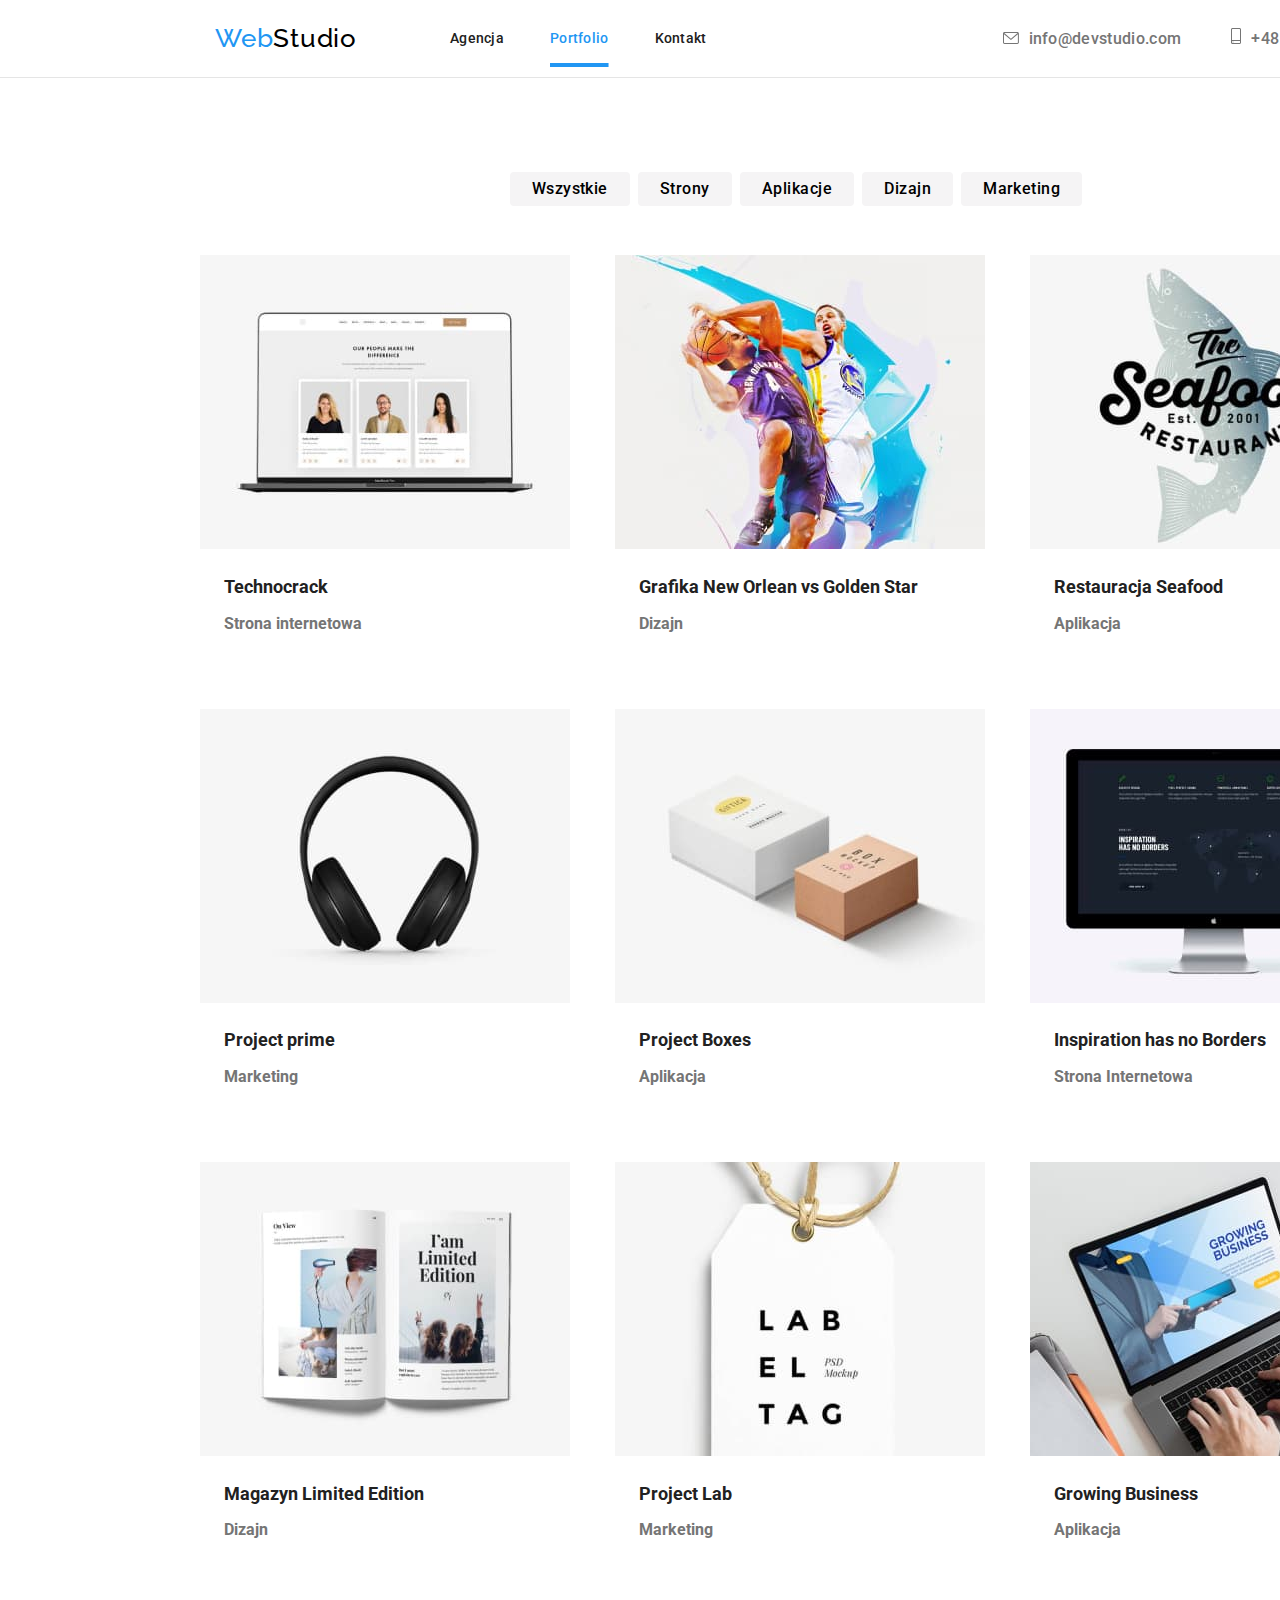
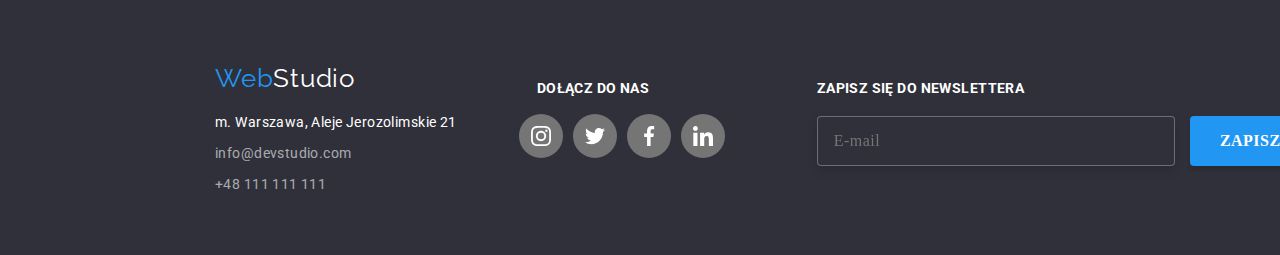
==== portfolio.html @ d30de426 "copy files and create folders sass/." ====
<!DOCTYPE html>
<html lang="pl">
  <head>
    <meta charset="UTF-8" />
    <meta http-equiv="X-UA-Compatible" content="IE=edge" />
    <meta name="viewport" content="width=device-width, initial-scale=1.0" />
    <title>Portfolio</title>
    <link rel="stylesheet" href="css/modern-normalize.min.css" />
    <link rel="preconnect" href="https://fonts.googleapis.com" />
    <link rel="preconnect" href="https://fonts.gstatic.com" crossorigin />
    <link
      href="https://fonts.googleapis.com/css2?family=Raleway:wght@700&family=Roboto:wght@400;500;700;900&display=swap"
      rel="stylesheet"
    />
    <link rel="stylesheet" href="css/styles.css" />
  </head>
  <body>
    <div class="wrapper">
      <header class="group-header header-box">
        <p>
          <a href="index.html" class="logo"
            ><span>Web</span><span class="logo-black"><span>Studio</span></a
          >
        </p>
        <nav>
          <ul class="group-nav">
            <li><a class="nav" href="index.html"><span class="nav-active">Agencja</span></a></li>
            <li>
              <a class=" nav" href="portfolio.html"
                ><span class="side-active nav-active">Portfolio</span></a
              >
            </li>
            <li><a class="nav " href="#"><span class="nav-active">Kontakt</span></a></li>
          </ul>
        </nav>
        <div class="contacts-position">
          <a class="contacts contact-space" href="mailto:info@devstudio.com">
            <svg class="icon icon-envelope">
              <use href="./images/icons.svg#icon-envelope"></use></svg
            >info@devstudio.com</a
          >

          <a class="contacts" href="tel:+48111111111">
            <svg class="icon icon-smartphone">
              <use href="./images/icons.svg#icon-smartphone"></use></svg
            >+48 111 111 111</a
          >
        </div>
      </header>
      <div class="container">
        <main>
          <div class="section-top">
            <ul class="group-buttons">
              <li>
                <button class="button-portfolio" type="button">
                  Wszystkie
                </button>
              </li>
              <li>
                <button class="button-portfolio" type="button">Strony</button>
              </li>
              <li>
                <button class="button-portfolio" type="button">
                  Aplikacje
                </button>
              </li>
              <li>
                <button class="button-portfolio" type="button">Dizajn</button>
              </li>
              <li>
                <button class="button-portfolio" type="button">
                  Marketing
                </button>
              </li>
            </ul>

            <ul class="group-portfolio">
              <li class="description-project">
                <div class="description-project-hidden">
                  <p>
                    Technocrack jest popularną platformą wykorzystywaną do
                    rozpowszechniania koronawirusa. Firmy wykorzystują tę
                    platformę do celów szpiegowskich i ataków na
                    niezabezpieczone serwery konkurencji
                  </p>
                </div>
               
                <img
                  src="images/portfolio/technocrack.jpg"
                  alt="strona intrnetowa technocrack"
                  width="370"
                  height="294"
                />
              
                <p>Technocrack</p>
                <p class="description-project-app">Strona internetowa</p>

              </li>
              <li class="description-project">
                <div class="description-project-hidden">
                  <p>
                    Technocrack jest popularną platformą wykorzystywaną do
                    rozpowszechniania koronawirusa. Firmy wykorzystują tę
                    platformę do celów szpiegowskich i ataków na
                    niezabezpieczone serwery konkurencji
                  </p>
                </div>
                <img
                  src="images/portfolio/graphics_basketball.jpg"
                  alt="plakat koszykówka"
                  width="370"
                  height="294"
                />

                <p>Grafika New Orlean vs Golden Star</p>
                <p class="description-project-app">Dizajn</p>
              </li>
              <li class="description-project">
                <div class="description-project-hidden">
                  <p>
                    Technocrack jest popularną platformą wykorzystywaną do
                    rozpowszechniania koronawirusa. Firmy wykorzystują tę
                    platformę do celów szpiegowskich i ataków na
                    niezabezpieczone serwery konkurencji
                  </p>
                </div>
                <img
                  src="images/portfolio/seafood.jpg"
                  alt="logo ryba"
                  width="370"
                  height="294"
                />

                <p>Restauracja Seafood</p>
                <p class="description-project-app">Aplikacja</p>
              </li>
              <li class="description-project">
                <div class="description-project-hidden">
                  <p>
                    Technocrack jest popularną platformą wykorzystywaną do
                    rozpowszechniania koronawirusa. Firmy wykorzystują tę
                    platformę do celów szpiegowskich i ataków na
                    niezabezpieczone serwery konkurencji
                  </p>
                </div>
                <img
                  src="images/portfolio/project_prime.jpg"
                  alt="słuchawki"
                  width="370"
                  height="294"
                />

                <p>Project prime</p>
                <p class="description-project-app">Marketing</p>
              </li>
              <li class="description-project">
                <div class="description-project-hidden">
                  <p>
                    Technocrack jest popularną platformą wykorzystywaną do
                    rozpowszechniania koronawirusa. Firmy wykorzystują tę
                    platformę do celów szpiegowskich i ataków na
                    niezabezpieczone serwery konkurencji
                  </p>
                </div>
                <img
                  src="images/portfolio/project_boxes.jpg"
                  alt="pudełka"
                  width="370"
                  height="294"
                />

                <p>Project Boxes</p>
                <p class="description-project-app">Aplikacja</p>
              </li>
              <li class="description-project">
                <div class="description-project-hidden">
                  <p>
                    Technocrack jest popularną platformą wykorzystywaną do
                    rozpowszechniania koronawirusa. Firmy wykorzystują tę
                    platformę do celów szpiegowskich i ataków na
                    niezabezpieczone serwery konkurencji
                  </p>
                </div>
                <img
                  src="images/portfolio/inspiration_web.jpg"
                  alt="monitor"
                  width="370"
                  height="294"
                />

                <p>Inspiration has no Borders</p>
                <p class="description-project-app">Strona Internetowa</p>
              </li>
              <li class="description-project">
                <div class="description-project-hidden">
                  <p>
                    Technocrack jest popularną platformą wykorzystywaną do
                    rozpowszechniania koronawirusa. Firmy wykorzystują tę
                    platformę do celów szpiegowskich i ataków na
                    niezabezpieczone serwery konkurencji
                  </p>
                </div>
                <img
                  src="images/portfolio/magazin_limited_edition.jpg"
                  alt="czasopismo"
                  width="370"
                  height="294"
                />

                <p>Magazyn Limited Edition</p>
                <p class="description-project-app">Dizajn</p>
              </li>
              <li class="description-project">
                <div class="description-project-hidden">
                  <p>
                    Technocrack jest popularną platformą wykorzystywaną do
                    rozpowszechniania koronawirusa. Firmy wykorzystują tę
                    platformę do celów szpiegowskich i ataków na
                    niezabezpieczone serwery konkurencji
                  </p>
                </div>
                <img
                  src="images/portfolio/project_lab.jpg"
                  alt="etykieta"
                  width="370"
                  height="294"
                />

                <p>Project Lab</p>
                <p class="description-project-app">Marketing</p>
              </li>
              <li class="description-project">
                <div class="description-project-hidden">
                  <p>
                    Technocrack jest popularną platformą wykorzystywaną do
                    rozpowszechniania koronawirusa. Firmy wykorzystują tę
                    platformę do celów szpiegowskich i ataków na
                    niezabezpieczone serwery konkurencji
                  </p>
                </div>
                <img
                  src="images/portfolio/growing_business.jpg"
                  alt="laptop"
                  width="370"
                  height="294"
                />

                <p>Growing Business</p>
                <p class="description-project-app">Aplikacja</p>
              </li>
            </ul>
          </div>
        </main>
      </div>
      <footer>
        <div class="footer-wrapper">
          <div>
            <p>
              <a href="index.html" class="logo"
                ><span>Web</span><span class="logo-white">Studio</span></a
              >
            </p>
            <address>
              <ul class="address">
                <li>
                  <a
                    class="white-link"
                    href="https://goo.gl/maps/inEjP3cUXhnqV63DA"
                    target="_blank"
                    rel="noopener nofollow noreferrer"
                  >
                    m. Warszawa, Aleje Jerozolimskie 21</a
                  >
                </li>
                <li>
                  <a class="gray-link" href="mailto:info@devstudio.com"
                    >info@devstudio.com</a
                  >
                </li>
                <li>
                  <a class="gray-link" href="tel:+48111111111"
                    >+48 111 111 111</a
                  >
                </li>
              </ul>
            </address>
          </div>
          <div class="footer-social-icons-box">
            <span>Dołącz do nas</span>
            <div>
              <ul class="social-icons-box">
                <li>
                  <svg class="icon">
                    <use href="./images/icons.svg#icon-instagram-2"></use>
                  </svg>
                </li>
                <li>
                  <svg class="icon">
                    <use href="./images/icons.svg#icon-twitter-1"></use>
                  </svg>
                </li>
                <li>
                  <svg class="icon">
                    <use href="./images/icons.svg#icon-facebook-1"></use>
                  </svg>
                </li>
                <li>
                  <svg class="icon">
                    <use href="./images/icons.svg#icon-linkedin-1"></use>
                  </svg>
                </li>
              </ul>
            </div>
          </div>
           <section class="footer-title-newsletter">
            <span>Zapisz się do newslettera</span>
            <form name="signup_form" autocomplete="on" novalidate>
              <label>
                <input
                  type="email"
                  name="E-mail"
                  placeholder="E-mail"
                  class="newsletter"
                />
              </label>
              <button type="submit" class="button-newsletter">
                <span>Zapisz się</span>
                <svg class="icon icon-send">
                  <use href="./images/icons.svg#icon-icon_send"></use>
                </svg>
              </button>
            </form>
          </section>
        </div>
      </footer>     
    </div>
  </body>
</html>
---- css/styles.css ----
:root {
  --black-text-color: #212121;
  --white-color: #ffffff;
  --gray-color: #757575;
  --dark-color: #2f303a;
  --blue-color: #2196f3;
  --line-main-color: #e5e5e5;
  --light-gray-color: #f5f4f5;
  --logo-black-color: #000000;
  --bg-team-white-color: #f4f5fa;
  --light-gray-text-color: rgba(255, 255, 255, 0.6);
  --banner-background: rgba(47, 48, 58, 0.4);
  --grey-transparent-background: rgba(47, 48, 58, 0.8);
  --transition: transform 250ms var(--cubic-bezier),
    background-color 250ms var(--cubic-bezier),
    border-color 250ms var(--cubic-bezier),
    visibility 250ms var(--cubic-bezier);    
  --cubic-bezier: cubic-bezier(0.4, 0, 0.2, 1);
  --blue-transparent-background: #2196f3e6;
}
body {
  font-family: "roboto", sans-serif;
  font-style: normal;
  font-weight: 400;
  font-size: 16px;
  background: var(--white-color);
  color: var(--black-text-color);
}
header {
  font-weight: 500;
  line-height: 1.6;
  letter-spacing: 0.02em;
}
footer {
  font-size: 14px;
  letter-spacing: 0.03em;
  background: var(--dark-color);
  padding: 50px 0px 25px 0px;
}
.footer-wrapper {
  display: flex;
  justify-content: flex-start;
}

h2 {
  font-weight: 700;
  font-size: 36px;
  text-align: center;
  letter-spacing: 0.03em;
  margin-bottom: 50px;
}

h5 {
  font-weight: 700;
  font-size: 14px;
  letter-spacing: 0.03em;
  text-transform: uppercase;
  line-height: 3;
}
ul {
  list-style: none;
}
p {
  line-height: 1.8;
}
a {
  line-height: 2.2;
}
a:link {
  text-decoration: none;
  transition: var(--transition);
}

a:hover,
a:focus {
  color: var(--blue-color);
}

.wrapper {
  width: 1600px;
  margin: 0px auto;
}
.container {
  width: 1200px;
  margin: 0px auto;
}
* {
  margin: 0;
  padding: 0;
}
.header-box {
  border-bottom: 1px solid var(--line-main-color);
}
.group-nav {
  display: flex;
  padding-left: 93px;
}
.logo {
  font-family: "raleway", sans-serif;
  color: var(--blue-color);
  font-size: 26px;
  letter-spacing: 0.03em;
  padding-left: 215px;
}

.logo-black {
  color: var(--logo-black-color);
}
.logo-white {
  color: var(--white-color);
}
.logo:hover .logo-white,
.logo:hover .logo-black {
  color: var(--blue-color);
  transition: var(--transition);
}

.group-header {
  display: flex;
  align-items: center;
  justify-content: flex-start;
  padding: 10px 0px 10px 0px;
}
.nav {
  font-style: medium;
  font-weight: 500;
  font-size: 14px;
  letter-spacing: 0.02em;
  color: var(--black-text-color);
  padding: 0px 46px 0px 0px;
}
.side-active {
  color: var(--blue-color);
  text-decoration: underline 4px;
  text-underline-offset: 19.5px;
}

.nav-active {
  position: relative;
}
.nav-active::after {
  content: "";
  width: 0;
  height: 4px;
  position: absolute;
  bottom: -20px;
  right: 0;
  background: var(--blue-color);
  transition: width 0.5s, right 0.5s;
}

.nav-active:hover::after {
  width: 100%;
  left: 0;
}

.contacts-position {
  margin-left: 250px;
  display: flex;
  align-items: center;
}
.contact-space {
  padding-right: 50px;
}
.contacts {
  color: var(--gray-color);
  
}
.contacts:hover {
  color: var(--blue-color);
}
.title-h1 {
  font-weight: 900;
  font-size: 44px;
  line-height: 1.36;
  letter-spacing: 0.06em;
  text-transform: uppercase;
  color: var(--white-color);
  width: 617px;
  margin: 0 auto;
}
.title {
  text-align: center;
  background: var(--dark-color);
  background: url("../images/banner/banner.jpg") no-repeat 50% 50% / cover;
}
.banner-gradient {
  background-color: var(--banner-background);
  padding: 200px;
}

button {
  cursor: pointer;
}
.button-studio {
  text-align: center;
  margin-top: 30px;
  background: var(--blue-color);
  border: 2px solid var(--blue-color);
  border-radius: 4px;
  box-shadow: 0px 4px 4px rgba(0, 0, 0, 0.25);
  color: var(--white-color);
  font-weight: 700;
  line-height: 1.8;
  letter-spacing: 0.06em;
  padding: 10px 41px;
}
.button-studio:focus,
.button-studio:hover {
  color: var(--blue-color);
  background-color: var(--white-color);
  transition: var(--transition);
}

.our-strengths-text {
  font-size: 14px;
  line-height: 1.46;
  letter-spacing: 0.03em;
  color: var(--gray-color);
}

.section-top {
  padding-top: 94px;
}
.section-bottom {
  padding-bottom: 94px;
}

.group-studio {
  display: flex;
  justify-content: space-between;
  padding-bottom: 94px;
  gap: 30px;
}

.our-job {
  position: relative;
}
.our-job img {
  float: left;
}

.our-job-background {
  position: absolute;
  color: var(--white-color);
  background-color: var(--grey-transparent-background);
  width: 100%;
  bottom: 0;
}
.our-job-background > p {
  text-transform: uppercase;
  font-size: 14px;
  font-weight: 700;
  text-align: center;
  padding: 27px;
}

.group-buttons {
  display: flex;
  justify-content: center;
}

.section-team {
  background: var(--bg-team-white-color);
  width: 1600px;
}

.button-portfolio {
  font-style: medium;
  font-weight: 500;
  line-height: 1.39;
  background: var(--light-gray-color);
  border: var(--light-gray-color);
  border-radius: 4px;
  display: inline;
  text-align: center;
  letter-spacing: 0.03em;
  margin: 0px 8px 34px 0px;
  padding: 6px 22px 6px 22px;
}
.button-portfolio:focus,
.button-portfolio:hover {
  background: var(--blue-color);
  color: var(--white-color);
  border: var(--blue-color);
  border-radius: 4px;
  text-shadow: 0px 4px 4px rgba(0, 0, 0, 0.25);
  box-shadow: 0 1px 1px rgba(0, 0, 0, 0.12), 0 4px 4px rgba(0, 0, 0, 0.06),
    1px 4px 6px rgba(0, 0, 0, 0.16);
  transition: var(--transition);
}
.description-person {
  background: var(--white-color);
  font-weight: 500;
  text-align: center;
  letter-spacing: 0.03em;
}
.box-shadow-person {
  box-shadow: 0 1px 4px rgba(0, 0, 0, 0.12), 0 1px 1px rgba(0, 0, 0, 0.14),
    0 2px 1px rgba(0, 0, 0, 0.2);
  border-bottom-left-radius: 4px;
  border-bottom-right-radius: 4px;
  padding-bottom: 30px;
}

.group-portfolio {
  display: flex;
  flex-wrap: wrap;
  justify-content: space-between;
}
.group-portfolio li:hover {
  box-shadow: 0 1px 1px rgba(0, 0, 0, 0.12), 0 4px 4px rgba(0, 0, 0, 0.06),
    1px 4px 6px rgba(0, 0, 0, 0.16);
  cursor: pointer;
}
.description-project {
  position: relative;
  font-weight: 700;
  font-size: 18px;
  line-height: 3.1;
  text-align: Left;
  vertical-align: Top;
  margin-top: 15px;
  margin-bottom: 30px;
  overflow: hidden;
  z-index: 2;
}
.description-project > p {
  padding-left: 24px;
  background: var(--white-color);
  position: relative;
  z-index: 2;
}

.description-project-app {
  font-size: 16px;
  line-height: 2.5;
  color: var(--gray-color);
  padding-bottom: 20px;
}
.description-project-hidden {
  color: var(--white-color);
  background-color: var(--blue-transparent-background);
  font-size: 18px;
  font-weight: 400;
  line-height: 1.55;
  letter-spacing: 0.03em;
  position: absolute;
  margin: 0 auto;
  padding: 50px 25px 50px 20px;
  transform: translateY(100%);
  transition: var(--transition);
  z-index: 0; 
  visibility: hidden;
}

.group-portfolio li:hover .description-project-hidden,
.group-portfolio li:focus .description-project-hidden {
  transform: translateY(0%);
  visibility: visible;
}

.address {
  margin-left: 215px;
  padding-bottom: 30px;
}
.white-link {
  font-style: normal;
  color: var(--white-color);
}
.gray-link {
  font-style: normal;
  color: var(--light-gray-text-color);
}

.customers {
  display: flex;
  justify-content: space-between;
  text-align: center;
  cursor: pointer;
}
.customers svg {
  width: 106px;
  height: 60px;
}
.customers li {
  color: var(--gray-color);
}
.customers li:hover,
.customers li:focus {
  color: var(--blue-color);
  border: 1px solid var(--blue-color);
  transition: var(--transition);
}
.customers-icon-box {
  box-sizing: border-box;
  width: 170px;
  height: 92px;
  border: 1px solid var(--gray-color);
  border-radius: 4px;
  display: flex;
  justify-content: center;
  align-items: center;
}

.icon {
  display: inline-block;
  stroke-width: 0;
  stroke: currentColor;
  fill: currentColor;
}

.icon-envelope {
  width: 16px;
  height: 12px;
  margin-right: 10px;
}

.icon-smartphone {
  width: 10px;
  height: 16px;
  margin-right: 10px; 
}

.our-strengths-icon {
  margin-bottom: 30px;
  background-color: var(--light-gray-color);
  border-radius: 4px;
  text-align: center;
  padding: 25px 0px 25px 0px;
}
.our-strengths-icon svg {
  width: 70px;
  height: 70px;
  cursor: auto;
}

.social-icons-box {
  display: flex;
  justify-content: space-between;
  padding: 18px 32px 0px 32px;
}
.position-person,
.social-icons-person {
  color: var(--gray-color);
}

.social-icons-box li:focus,
.social-icons-box li:hover {
  background-color: var(--blue-color);
  color: var(--white-color);
  transition: var(--transition);
}

.social-icons-box svg {
  width: 20px;
  height: 20px;
}
.social-icons-box li {
  border-radius: 50%;
  text-align: center;
  width: 44px;
  height: 44px;
  padding-top: 12px;
  cursor: pointer;
}

.footer-social-icons-box li:focus,
.footer-social-icons-box li:hover {
  background-color: var(--blue-color);
}
.footer-social-icons-box {
  display: flex;
  flex-direction: column;
  padding-top: 30px;
  padding-left: 30px;
  width: 300px;
  color: var(--white-color);
}

.footer-social-icons-box span {
  text-transform: uppercase;
  font-weight: 700;
  letter-spacing: 0.03em;
  padding-left: 50px;
}

.footer-social-icons-box li {
  background-color: var(--gray-color);
}

.backdrop {
  position: fixed;
  left: 0;
  top: 0;
  width: 100%;
  height: 100%;
  background-color: rgba(0, 0, 0, 0.1);
}
.modal {
  position: absolute;
  top: 50%;
  left: 50%;
  transform: translate(-50%, -50%);
  width: 528px;
  min-height: 581px;
  background-color: var(--white-color);
}

.close-btn {
  position: absolute;
  right: 8px;
  top: 8px;
  background-color: var(--white-color);
  border: 1px solid rgba(0, 0, 0, 0.1);
  border-radius: 50%;
  width: 30px;
  height: 30px;
}
.close-btn svg {
  margin-top: 4px;
  width: 18px;
  height: 18px;
}

.is-hidden {
  opacity: 0;
  visibility: hidden;
  pointer-events: none;
}
.footer-title-newsletter {
  padding-top: 30px;
  padding-left: 60px;
}
.footer-title-newsletter span {
  font-weight: 700;
  letter-spacing: 0.03em;
  text-transform: uppercase;
  color: var(--white-color);
  margin: 0;
}
.newsletter {
  margin-top: 20px;
  height: 50px;
  width: 358px;
  border: 1px solid rgba(255, 255, 255, 0.3);
  border-radius: 4px;
  background-color: var(--dark-color);
  filter: drop-shadow(0 4px 4px rgba(0, 0, 0, 0.15));
  padding-left: 16px;
  color: var(--white-color);
}
.button-newsletter {
  color: var(--white-color);
  height: 50px;
  width: 200px;
  border: none;
  border-radius: 4px;
  background-color: var(--blue-color);
  box-shadow: 0 4px 4px rgba(0, 0, 0, 0.15);
  font-family: Roboto serif;
  font-size: 16px;
  font-weight: 700;
  letter-spacing: 0.06em;
  cursor: pointer;
  display: inline-flex;
  justify-content: center;
  align-items: center;
  margin-left: 12px;
  transition-duration: 250ms;
  transition-timing-function: var(--cubic-bezier);
  transition-property: transform;
}

.icon-send {
  fill: var(--white-color);
  height: 24px;
  width: 24px;
}

.button-newsletter span {
  padding: 10px 24px 10px 0px;
}

.button-newsletter:hover {
  transform: scale(1.1);
}

input::placeholder {
  font-family: Roboto serif;
  font-size: 16px;
  font-weight: 400;
  line-height: 1.8;
  letter-spacing: 0.03em;
  text-align: left;
}
.modal-title {
  font-family: Roboto serif;
  font-size: 20px;
  font-weight: 700;
  line-height: 1.2;
  letter-spacing: 0.03em;
  text-align: center;
  color: var(--black-text-color);
  padding-bottom: 2px;
  padding-top: 2px;
  margin-top: 40px;
  margin-bottom: 12px;
}
.form-element {
  display: flex;
  flex-flow: column nowrap;
}

.form-element-input {
  position: relative;
  width: 448px;
  margin: 0 auto;
}
.input-icon {
  position: absolute;
  z-index: 2;
  left: 11px;
  top: 39px;
  height: 18px;
  width: 18px;
  fill: var(--gray-color);
}
.modal-form-text {
  font-family: Roboto serif;
  font-size: 12px;
  font-weight: 400;
  line-height: 14px;
  letter-spacing: 0.01em;
  text-align: left;
  color: var(--gray-color);
  padding-top: 10px;
  padding-bottom: 4px;
}

textarea {
  width: 448px;
  border: 1px solid rgba(33, 33, 33, 0.2);
  border-radius: 4px;
  height: 120px;
  resize: none;
  padding-top: 12px;
  padding-left: 16px;
}

textarea::placeholder {
  font-family: Roboto serif;

  font-weight: 400;
  font-size: 12px;
  line-height: 1.2;
  color: rgba(117, 117, 117, 0.5);
}

.modal-checkbox {
  display: flex;
  align-items: center;
  /* cursor: pointer; */
  margin-top: 20px;
  margin-bottom: 30px;
}

.modal-checkbox input {
  opacity: 0;
  cursor: pointer;
  height: 0;
  width: 0;
}

.checkmark {
  height: 15px;
  width: 16px;
  background-color: var(--white-color);
  border: 2px solid black;
  position: absolute;
  left: 63px;
  cursor: pointer;
  border-radius: 2px;
}

.modal-checkbox-icon {
  height: 15px;
  width: 16px;
  visibility: hidden;
  
}

.modal-checkbox input:checked ~ .checkmark .modal-checkbox-icon {
  background-color: var(--blue-color);
  border: none;
  border-radius: 2px;
  visibility: visible;
  position: absolute;
  top: -2px;
  left: -2px;
  
}

.modal-checkbox input:checked ~ .checkmark {
  border: 2px solid var(--white-color);
}

.modal-checkbox-text {
  font-family: Roboto serif;
  font-weight: 400;
  font-size: 14px;
  line-height: 2;
  letter-spacing: 0.03em;
  color: var(--gray-color); 
  padding-left: 88px;
  cursor: default;
}

.modal-checkbox-link {
  color: var(--blue-color);
  text-decoration: underline;
  cursor: pointer;
}
.modal-form-box {
  width: 448px;
  border: 1px solid rgba(33, 33, 33, 0.2);
  border-radius: 4px;
  height: 40px;
  position: relative;
  padding-left: 42px;
  box-sizing: border-box;
}

.modal-form-box:focus + .input-icon,
.modal-form-box:active + .input-icon,
.modal-form-textarea:focus,
.modal-form-textarea:active,
.modal-form-box:active,
.modal-form-box:focus {
  fill: var(--blue-color);
  border-color: var(--blue-color);
  outline: none;
  transition: var(--transition);
}

.modal-form-button {
  width: 200px;
  height: 50px;
  margin-bottom: 40px;
  background: var(--blue-color);
  box-shadow: 0 4px 4px rgba(0, 0, 0, 0.15);
  border: none;
  border-radius: 4px;
  font-family: Roboto serif;
  font-weight: 700;
  font-size: 16px;
  line-height: 1.8;
  cursor: pointer;
  text-align: center;
  letter-spacing: 0.06em;
  color: var(--white-color);
  transition-duration: 250ms;
  transition-timing-function: var(--cubic-bezier);
  transition-property: transform;
}

.modal-form-button:hover {
  transform: scale(1.1);
}

.modal-button-position {
  display: flex;
  justify-content: center;
}
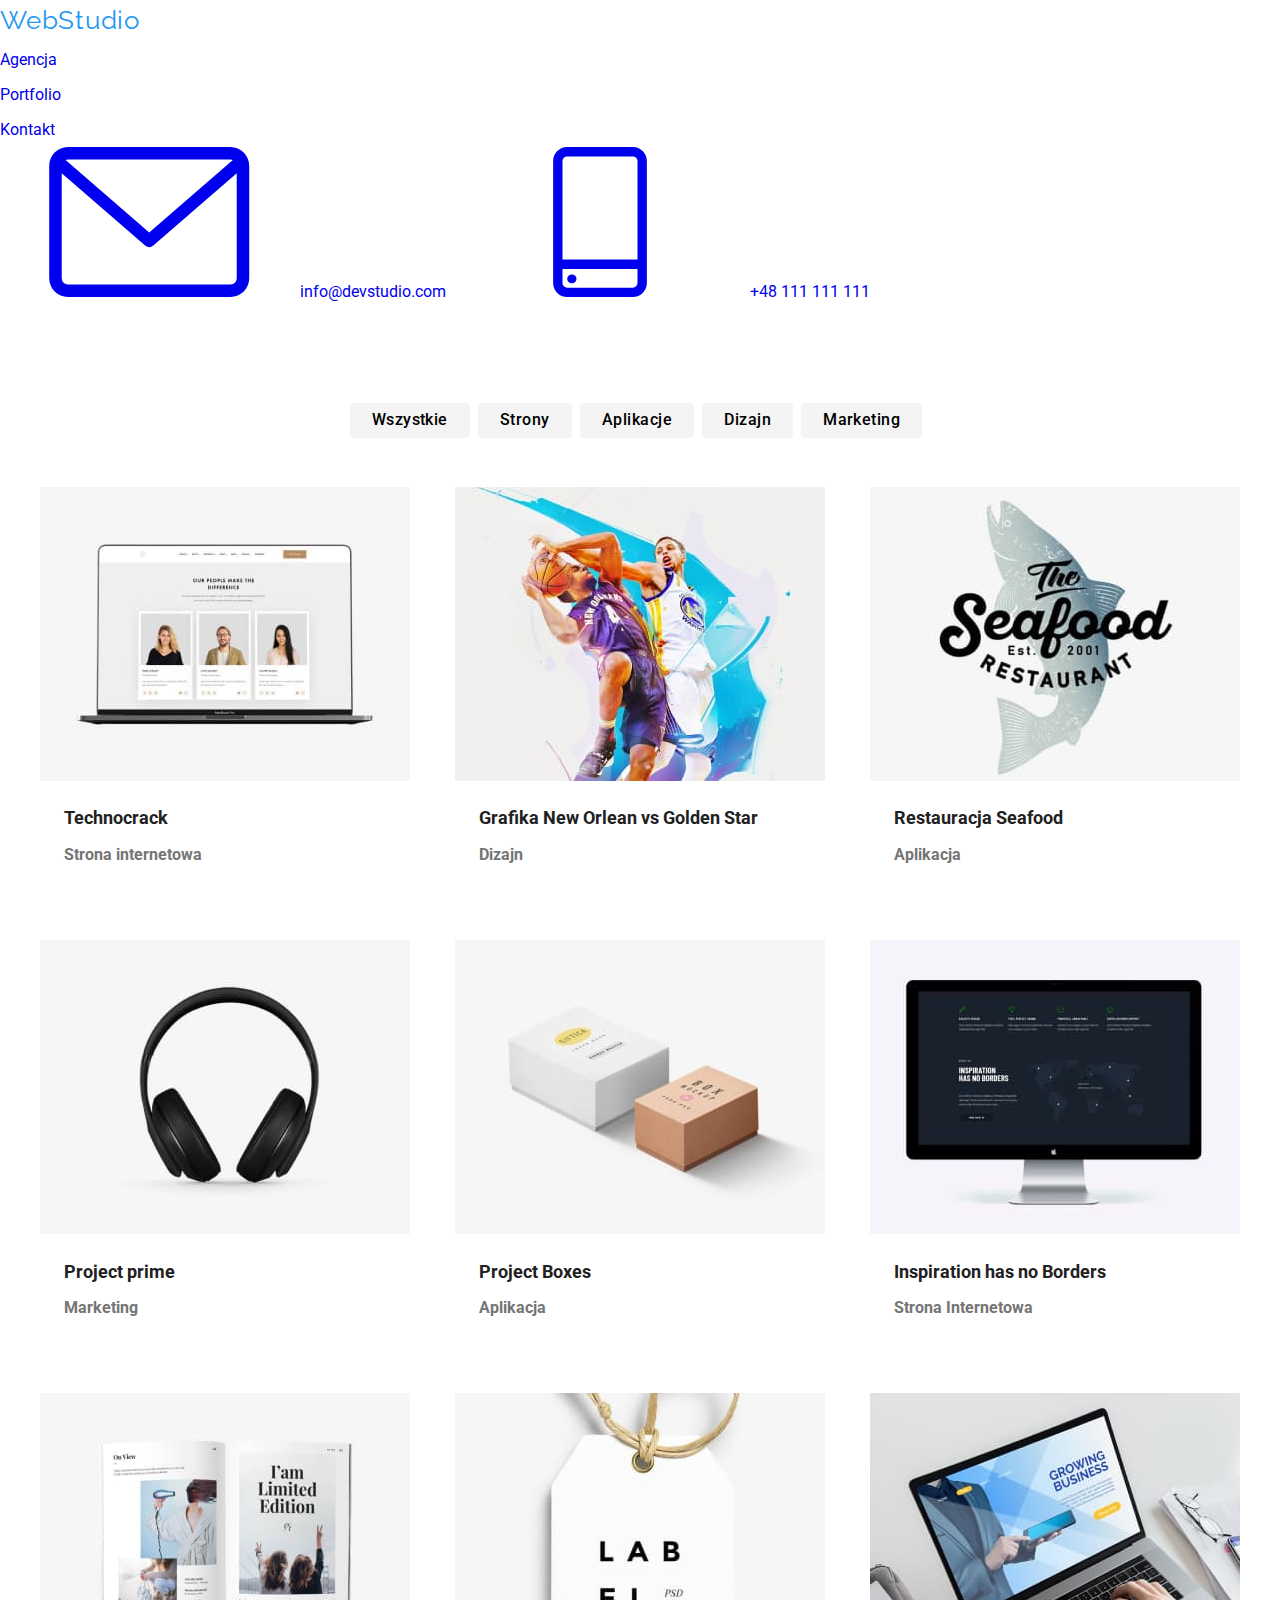
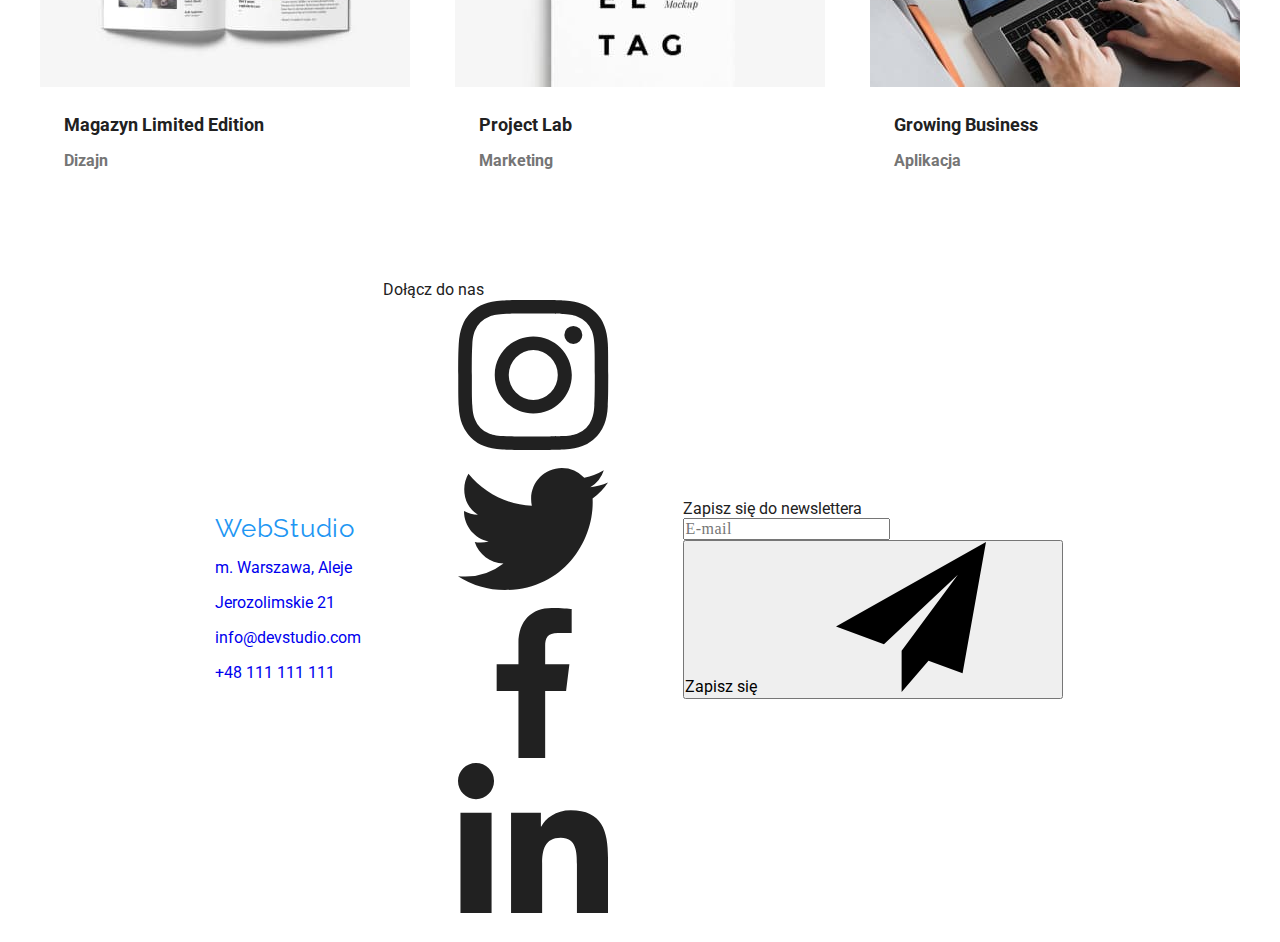
==== commit 42dac4e6: "change components .scss" ====
--- a/portfolio.html
+++ b/portfolio.html
@@ -12,7 +12,7 @@
       href="https://fonts.googleapis.com/css2?family=Raleway:wght@700&family=Roboto:wght@400;500;700;900&display=swap"
       rel="stylesheet"
     />
-    <link rel="stylesheet" href="css/styles.css" />
+    <link rel="stylesheet" href="css/main.min.css" />
   </head>
   <body>
     <div class="wrapper">
--- a/css/main.min.css
+++ b/css/main.min.css
@@ -0,0 +1 @@
+.title-h1{font-weight:900;font-size:44px;line-height:1.36;letter-spacing:.06em;text-transform:uppercase;color:var(--white-color);width:617px;margin:0 auto}.title{text-align:center;background:var(--dark-color);background:url("../../images/banner/banner.jpg") no-repeat 50% 50%/cover}.banner-gradient{background-color:var(--banner-background);padding:200px}.description-person{background:var(--white-color);font-weight:500;text-align:center;letter-spacing:.03em}.box-shadow-person{-webkit-box-shadow:0 1px 4px rgba(0,0,0,.12),0 1px 1px rgba(0,0,0,.14),0 2px 1px rgba(0,0,0,.2);box-shadow:0 1px 4px rgba(0,0,0,.12),0 1px 1px rgba(0,0,0,.14),0 2px 1px rgba(0,0,0,.2);border-bottom-left-radius:4px;border-bottom-right-radius:4px;padding-bottom:30px}.position-person,.social-icons-person{color:var(--gray-color)}.button-studio{text-align:center;margin-top:30px;background:var(--blue-color);border:2px solid var(--blue-color);border-radius:4px;-webkit-box-shadow:0px 4px 4px rgba(0,0,0,.25);box-shadow:0px 4px 4px rgba(0,0,0,.25);color:var(--white-color);font-weight:700;line-height:1.8;letter-spacing:.06em;padding:10px 41px}.button-studio:focus,.button-studio:hover{color:var(--blue-color);background-color:var(--white-color);-webkit-transition:var(--transition);transition:var(--transition)}.button-portfolio{font-style:medium;font-weight:500;line-height:1.39;background:var(--light-gray-color);border:var(--light-gray-color);border-radius:4px;display:inline;text-align:center;letter-spacing:.03em;margin:0px 8px 34px 0px;padding:6px 22px 6px 22px}.button-portfolio:focus,.button-portfolio:hover{background:var(--blue-color);color:var(--white-color);border:var(--blue-color);border-radius:4px;text-shadow:0px 4px 4px rgba(0,0,0,.25);-webkit-box-shadow:0 1px 1px rgba(0,0,0,.12),0 4px 4px rgba(0,0,0,.06),1px 4px 6px rgba(0,0,0,.16);box-shadow:0 1px 1px rgba(0,0,0,.12),0 4px 4px rgba(0,0,0,.06),1px 4px 6px rgba(0,0,0,.16);-webkit-transition:var(--transition);transition:var(--transition)}.group-buttons{display:-webkit-box;display:-ms-flexbox;display:flex;-webkit-box-pack:center;-ms-flex-pack:center;justify-content:center}.description-project-app{font-size:16px;line-height:2.5;color:var(--gray-color);padding-bottom:20px}.description-project-hidden{color:var(--white-color);background-color:var(--blue-transparent-background);font-size:18px;font-weight:400;line-height:1.55;letter-spacing:.03em;position:absolute;margin:0 auto;padding:50px 25px 50px 20px;-webkit-transform:translateY(100%);transform:translateY(100%);-webkit-transition:var(--transition);transition:var(--transition);z-index:0;visibility:hidden}.group-portfolio li:hover .description-project-hidden,.group-portfolio li:focus .description-project-hidden{-webkit-transform:translateY(0%);transform:translateY(0%);visibility:visible}.group-portfolio li:hover{-webkit-box-shadow:0 1px 1px rgba(0,0,0,.12),0 4px 4px rgba(0,0,0,.06),1px 4px 6px rgba(0,0,0,.16);box-shadow:0 1px 1px rgba(0,0,0,.12),0 4px 4px rgba(0,0,0,.06),1px 4px 6px rgba(0,0,0,.16);cursor:pointer}.description-project{position:relative;font-weight:700;font-size:18px;line-height:3.1;text-align:Left;vertical-align:Top;margin-top:15px;margin-bottom:30px;overflow:hidden;z-index:2}.description-project>p{padding-left:24px;background:var(--white-color);position:relative;z-index:2}.header__contacts--position{margin-left:250px;display:-webkit-box;display:-ms-flexbox;display:flex;-webkit-box-align:center;-ms-flex-align:center;align-items:center}.header__contact--space{padding-right:50px}.header__contacts-link--text{color:var(--gray-color)}.header__contacts-link--text:hover{color:var(--blue-color)}.header__icon-envelope{width:16px;height:12px;margin-right:10px}.header__icon-smartphone{width:10px;height:16px;margin-right:10px}.footer__address{padding-bottom:30px}.footer__address__link--color-white{color:var(--white-color)}.footer__address__link--color-gray{color:var(--light-gray-text-color)}.footer--color{background:var(--dark-color)}.page-header{display:-webkit-box;display:-ms-flexbox;display:flex;-webkit-box-align:center;-ms-flex-align:center;align-items:center;-webkit-box-pack:start;-ms-flex-pack:start;justify-content:flex-start;padding:10px 0px 10px 0px}.header--box{border-bottom:1px solid var(--line-main-color)}.icon{display:inline-block;stroke-width:0;stroke:currentColor;fill:currentColor}.social-icons__box{display:-webkit-box;display:-ms-flexbox;display:flex;-webkit-box-pack:center;-ms-flex-pack:center;justify-content:center;-webkit-box-align:center;-ms-flex-align:center;align-items:center;padding-top:18px;gap:12px}.social-icons__item:focus,.social-icons__item:hover{background-color:var(--blue-color);color:var(--white-color);-webkit-transition:var(--transition);transition:var(--transition)}.social-icons__icon{width:20px;height:20px}.social-icons__item{border-radius:50%;text-align:center;width:44px;height:44px;padding-top:12px;cursor:pointer}.footer__social-icons--box{display:-webkit-box;display:-ms-flexbox;display:flex;-webkit-box-orient:vertical;-webkit-box-direction:normal;-ms-flex-direction:column;flex-direction:column;padding-bottom:50px;color:var(--white-color)}.footer__social-icons__item{background-color:var(--gray-color)}.footer__social-icon--title{font-size:14px;font-weight:700;letter-spacing:.03em;text-transform:uppercase;color:var(--white-color)}.logo{font-family:"raleway",sans-serif;color:var(--blue-color);font-size:26px;letter-spacing:.03em;line-height:1.6}.logo--color-black{color:var(--logo-black-color)}.logo--color-white{color:var(--white-color)}.logo:hover .logo--color-white,.logo:hover .logo--color-black{color:var(--blue-color);-webkit-transition:var(--transition);transition:var(--transition)}.backdrop{position:fixed;left:0;top:0;width:100%;height:100%;background-color:rgba(0,0,0,.1)}.modal{position:absolute;top:50%;left:50%;-webkit-transform:translate(-50%, -50%);transform:translate(-50%, -50%);width:528px;min-height:581px;background-color:var(--white-color)}.close-btn{position:absolute;right:8px;top:8px;background-color:var(--white-color);border:1px solid rgba(0,0,0,.1);border-radius:50%;width:30px;height:30px}.close-btn svg{margin-top:4px;width:18px;height:18px}.is-hidden{opacity:0;visibility:hidden;pointer-events:none}input::-webkit-input-placeholder{font-family:Roboto serif;font-size:16px;font-weight:400;line-height:1.8;letter-spacing:.03em;text-align:left}input::-moz-placeholder{font-family:Roboto serif;font-size:16px;font-weight:400;line-height:1.8;letter-spacing:.03em;text-align:left}input:-ms-input-placeholder{font-family:Roboto serif;font-size:16px;font-weight:400;line-height:1.8;letter-spacing:.03em;text-align:left}input::-ms-input-placeholder{font-family:Roboto serif;font-size:16px;font-weight:400;line-height:1.8;letter-spacing:.03em;text-align:left}input::placeholder{font-family:Roboto serif;font-size:16px;font-weight:400;line-height:1.8;letter-spacing:.03em;text-align:left}.modal-title{font-family:Roboto serif;font-size:20px;font-weight:700;line-height:1.2;letter-spacing:.03em;text-align:center;color:var(--black-text-color);padding-bottom:2px;padding-top:2px;margin-top:40px;margin-bottom:12px}.form-element{display:-webkit-box;display:-ms-flexbox;display:flex;-webkit-box-orient:vertical;-webkit-box-direction:normal;-ms-flex-flow:column nowrap;flex-flow:column nowrap}.form-element-input{position:relative;width:448px;margin:0 auto}.input-icon{position:absolute;z-index:2;left:11px;top:39px;height:18px;width:18px;fill:var(--gray-color)}.modal-form-text{font-family:Roboto serif;font-size:12px;font-weight:400;line-height:14px;letter-spacing:.01em;text-align:left;color:var(--gray-color);padding-top:10px;padding-bottom:4px}textarea{width:448px;border:1px solid rgba(33,33,33,.2);border-radius:4px;height:120px;resize:none;padding-top:12px;padding-left:16px}textarea::-webkit-input-placeholder{font-family:Roboto serif;font-weight:400;font-size:12px;line-height:1.2;color:rgba(117,117,117,.5)}textarea::-moz-placeholder{font-family:Roboto serif;font-weight:400;font-size:12px;line-height:1.2;color:rgba(117,117,117,.5)}textarea:-ms-input-placeholder{font-family:Roboto serif;font-weight:400;font-size:12px;line-height:1.2;color:rgba(117,117,117,.5)}textarea::-ms-input-placeholder{font-family:Roboto serif;font-weight:400;font-size:12px;line-height:1.2;color:rgba(117,117,117,.5)}textarea::placeholder{font-family:Roboto serif;font-weight:400;font-size:12px;line-height:1.2;color:rgba(117,117,117,.5)}.modal-checkbox{display:-webkit-box;display:-ms-flexbox;display:flex;-webkit-box-align:center;-ms-flex-align:center;align-items:center;margin-top:20px;margin-bottom:30px}.modal-checkbox input{opacity:0;cursor:pointer;height:0;width:0}.checkmark{height:15px;width:16px;background-color:var(--white-color);border:2px solid #000;position:absolute;left:63px;cursor:pointer;border-radius:2px}.modal-checkbox-icon{height:15px;width:16px;visibility:hidden}.modal-checkbox input:checked~.checkmark .modal-checkbox-icon{background-color:var(--blue-color);border:none;border-radius:2px;visibility:visible;position:absolute;top:-2px;left:-2px}.modal-checkbox input:checked~.checkmark{border:2px solid var(--white-color)}.modal-checkbox-text{font-family:Roboto serif;font-weight:400;font-size:14px;line-height:2;letter-spacing:.03em;color:var(--gray-color);padding-left:88px;cursor:default}.modal-checkbox-link{color:var(--blue-color);text-decoration:underline;cursor:pointer}.modal-form-box{width:448px;border:1px solid rgba(33,33,33,.2);border-radius:4px;height:40px;position:relative;padding-left:42px;-webkit-box-sizing:border-box;box-sizing:border-box}.modal-form-box:focus+.input-icon,.modal-form-box:active+.input-icon,.modal-form-textarea:focus,.modal-form-textarea:active,.modal-form-box:active,.modal-form-box:focus{fill:var(--blue-color);border-color:var(--blue-color);outline:none;-webkit-transition:var(--transition);transition:var(--transition)}.modal-form-button{width:200px;height:50px;margin-bottom:40px;background:var(--blue-color);-webkit-box-shadow:0 4px 4px rgba(0,0,0,.15);box-shadow:0 4px 4px rgba(0,0,0,.15);border:none;border-radius:4px;font-family:Roboto serif;font-weight:700;font-size:16px;line-height:1.8;cursor:pointer;text-align:center;letter-spacing:.06em;color:var(--white-color);-webkit-transition:var(--transition);transition:var(--transition)}.modal-form-button:hover{-webkit-transform:scale(1.1);transform:scale(1.1)}.modal-button-position{display:-webkit-box;display:-ms-flexbox;display:flex;-webkit-box-pack:center;-ms-flex-pack:center;justify-content:center}.header__nav{display:-webkit-box;display:-ms-flexbox;display:flex;padding-left:93px}.header__nav--item{padding:0px 46px 0px 0px}.header__nav--text{font-style:medium;font-weight:500;font-size:14px;line-height:1.6;letter-spacing:.02em;color:var(--black-text-color)}.header__nav__side-active{color:var(--blue-color);-webkit-text-decoration:underline 4px;text-decoration:underline 4px;text-underline-offset:19.5px}.header__nav-active{position:relative}.header__nav-active::after{content:"";width:0;height:4px;position:absolute;bottom:-20px;right:0;background:var(--blue-color);-webkit-transition:width .5s,right .5s;transition:width .5s,right .5s}.header__nav-active:hover::after{width:100%;left:0}.footer__newsletter{padding-bottom:50px}.footer__social-icon--title,.footer__newsletter--title{font-size:14px;font-weight:700;letter-spacing:.03em;text-transform:uppercase;color:var(--white-color)}.footer__newsletter__input{margin-top:18px;height:44px;width:358px;border:1px solid rgba(255,255,255,.3);border-radius:4px;background-color:var(--dark-color);-webkit-filter:drop-shadow(0 4px 4px rgba(0, 0, 0, 0.15));filter:drop-shadow(0 4px 4px rgba(0, 0, 0, 0.15));padding-left:16px;color:var(--white-color)}.footer__newsletter__icon-send{color:var(--white-color);height:24px;width:24px}.footer__newsletter__button{height:44px;width:200px;border:none;border-radius:4px;background-color:var(--blue-color);-webkit-box-shadow:0 4px 4px rgba(0,0,0,.15);box-shadow:0 4px 4px rgba(0,0,0,.15);cursor:pointer;display:-webkit-inline-box;display:-ms-inline-flexbox;display:inline-flex;-webkit-box-pack:center;-ms-flex-pack:center;justify-content:center;-webkit-box-align:center;-ms-flex-align:center;align-items:center;margin-left:12px;-webkit-transition:var(--transition);transition:var(--transition)}.footer__newsletter__button--text{padding:10px 24px 10px 0px;color:var(--white-color);font-family:Roboto serif;text-transform:uppercase;font-size:16px;font-weight:700;letter-spacing:.06em}.footer__newsletter__button:hover{-webkit-transform:scale(1.1);transform:scale(1.1)}.header__logo-position{padding-left:215px}.group-studio{display:-webkit-box;display:-ms-flexbox;display:flex;-webkit-box-pack:justify;-ms-flex-pack:justify;justify-content:space-between;padding-bottom:94px;gap:30px}.customers{display:-webkit-box;display:-ms-flexbox;display:flex;-webkit-box-pack:justify;-ms-flex-pack:justify;justify-content:space-between;text-align:center}.group-portfolio{display:-webkit-box;display:-ms-flexbox;display:flex;-ms-flex-wrap:wrap;flex-wrap:wrap;-webkit-box-pack:justify;-ms-flex-pack:justify;justify-content:space-between}.footer-wrapper{display:-webkit-box;display:-ms-flexbox;display:flex;-webkit-box-pack:justify;-ms-flex-pack:justify;justify-content:space-between;-webkit-box-align:center;-ms-flex-align:center;align-items:center;padding:50px 215px 25px 215px}.customers svg{width:106px;height:60px}.customers li{color:var(--gray-color);cursor:pointer}.customers li:hover,.customers li:focus{color:var(--blue-color);border:1px solid var(--blue-color);-webkit-transition:var(--transition);transition:var(--transition)}.customers-icon-box{-webkit-box-sizing:border-box;box-sizing:border-box;width:170px;height:92px;border:1px solid var(--gray-color);border-radius:4px;display:-webkit-box;display:-ms-flexbox;display:flex;-webkit-box-pack:center;-ms-flex-pack:center;justify-content:center;-webkit-box-align:center;-ms-flex-align:center;align-items:center}.our-strengths-text{font-size:14px;line-height:1.46;letter-spacing:.03em;color:var(--gray-color)}.our-job{position:relative}.our-job img{float:left}.our-job-background{position:absolute;color:var(--white-color);background-color:var(--grey-transparent-background);width:100%;bottom:0}.our-job-background>p{text-transform:uppercase;font-size:14px;font-weight:700;text-align:center;padding:27px}.our-strengths-icon{margin-bottom:30px;background-color:var(--light-gray-color);border-radius:4px;text-align:center;padding:25px 0px 25px 0px}.our-strengths-icon svg{width:70px;height:70px;cursor:auto}.section-team{background:var(--bg-team-white-color);width:1600px}:root{--black-text-color: #212121;--white-color: #ffffff;--gray-color: #757575;--dark-color: #2f303a;--blue-color: #2196f3;--line-main-color: #e5e5e5;--light-gray-color: #f5f4f5;--logo-black-color: #000000;--bg-team-white-color: #f4f5fa;--light-gray-text-color: rgba(255, 255, 255, 0.6);--banner-background: rgba(47, 48, 58, 0.4);--grey-transparent-background: rgba(47, 48, 58, 0.8);--transition: transform 250ms var(--cubic-bezier), background-color 250ms var(--cubic-bezier), border-color 250ms var(--cubic-bezier), visibility 250ms var(--cubic-bezier);--cubic-bezier: cubic-bezier(0.4, 0, 0.2, 1);--blue-transparent-background: #2196f3e6}body{font-family:"roboto",sans-serif;font-weight:400;font-size:16px;background:var(--white-color);color:var(--black-text-color)}*{margin:0;padding:0}a:hover,a:focus{color:var(--blue-color)}a:link{text-decoration:none;-webkit-transition:var(--transition);transition:var(--transition)}ul{list-style:none}address{font-style:normal}button{cursor:pointer}.page-wrapper{width:1600px;margin:0px auto}.container{width:1200px;margin:0px auto}.section-top{padding-top:94px}.section-bottom{padding-bottom:94px}h2{font-weight:700;font-size:36px;text-align:center;letter-spacing:.03em;margin-bottom:50px}h5{font-weight:700;font-size:14px;letter-spacing:.03em;text-transform:uppercase;line-height:3}p{line-height:1.8}a{line-height:2.2}/*# sourceMappingURL=main.min.css.map */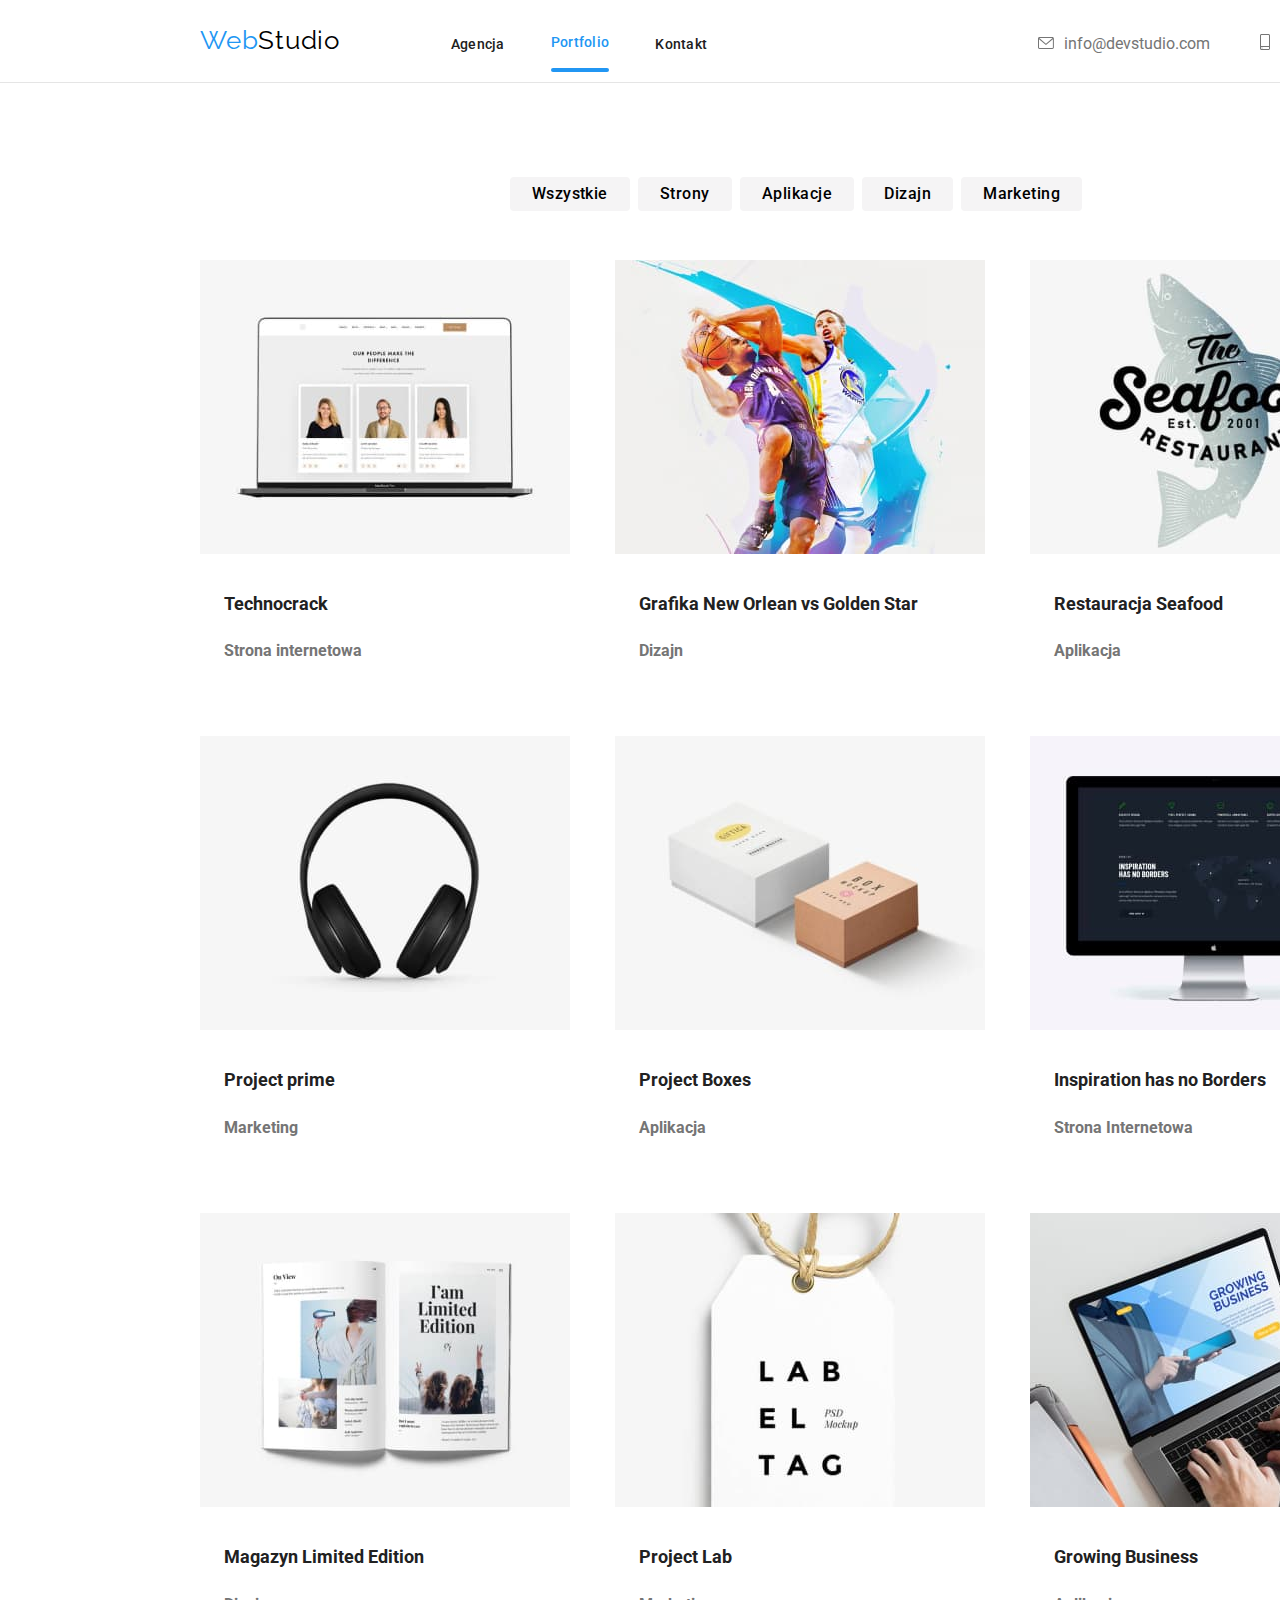
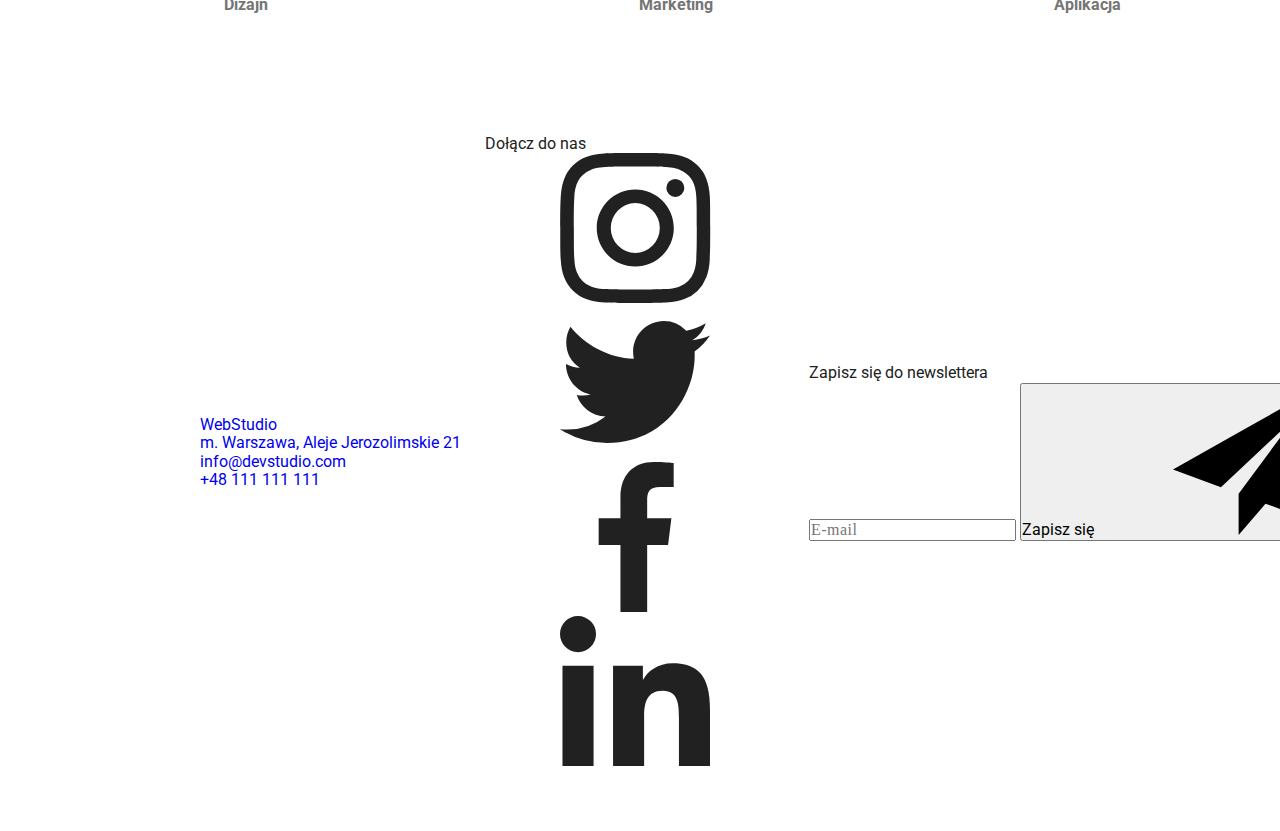
==== commit c409498a: "BEM" ====
--- a/portfolio.html
+++ b/portfolio.html
@@ -15,33 +15,48 @@
     <link rel="stylesheet" href="css/main.min.css" />
   </head>
   <body>
-    <div class="wrapper">
-      <header class="group-header header-box">
-        <p>
-          <a href="index.html" class="logo"
-            ><span>Web</span><span class="logo-black"><span>Studio</span></a
+    <div class="page-wrapper">
+     <header class="header-wrapper header--box">
+        <!--start component logo -->
+        <section>
+          <a href="index.html" class="logo__link--text"
+            >
+            <div class="logo--underline">
+              <span>Web</span><span class="logo--text-black">Studio</span>
+            </div>
+            </a
           >
-        </p>
-        <nav>
-          <ul class="group-nav">
-            <li><a class="nav" href="index.html"><span class="nav-active">Agencja</span></a></li>
+        </section>
+        <!-- end component logo -->
+        <nav class="nav-position">
+          <ul class="nav">
             <li>
-              <a class=" nav" href="portfolio.html"
-                ><span class="side-active nav-active">Portfolio</span></a
+              <a class="nav__link__text " href="index.html"
+                ><span class="nav__text--underline">Agencja</span></a
               >
             </li>
-            <li><a class="nav " href="#"><span class="nav-active">Kontakt</span></a></li>
+            <li>
+              <a class="nav__link__text" href="portfolio.html"
+                ><span class="nav__text--side-active">Portfolio</span></a
+              >
+            </li>
+            <li>
+              <a class="nav__link__text" href="#"
+                ><span class="nav__text--underline">Kontakt</span></a
+              >
+            </li>
           </ul>
         </nav>
-        <div class="contacts-position">
-          <a class="contacts contact-space" href="mailto:info@devstudio.com">
-            <svg class="icon icon-envelope">
+
+        <div class="header__contacts__wrapper">
+          <a class="header__link--color  contact--underline" href="mailto:info@devstudio.com">
+            <svg class="header__icon-envelope icon">
               <use href="./images/icons.svg#icon-envelope"></use></svg
             >info@devstudio.com</a
           >
-
-          <a class="contacts" href="tel:+48111111111">
-            <svg class="icon icon-smartphone">
+            
+          <a class="header__link--color contact--underline" href="tel:+48111111111">
+            <svg class="header__icon-smartphone icon">
               <use href="./images/icons.svg#icon-smartphone"></use></svg
             >+48 111 111 111</a
           >
--- a/css/main.min.css
+++ b/css/main.min.css
@@ -1 +1 @@
-.title-h1{font-weight:900;font-size:44px;line-height:1.36;letter-spacing:.06em;text-transform:uppercase;color:var(--white-color);width:617px;margin:0 auto}.title{text-align:center;background:var(--dark-color);background:url("../../images/banner/banner.jpg") no-repeat 50% 50%/cover}.banner-gradient{background-color:var(--banner-background);padding:200px}.description-person{background:var(--white-color);font-weight:500;text-align:center;letter-spacing:.03em}.box-shadow-person{-webkit-box-shadow:0 1px 4px rgba(0,0,0,.12),0 1px 1px rgba(0,0,0,.14),0 2px 1px rgba(0,0,0,.2);box-shadow:0 1px 4px rgba(0,0,0,.12),0 1px 1px rgba(0,0,0,.14),0 2px 1px rgba(0,0,0,.2);border-bottom-left-radius:4px;border-bottom-right-radius:4px;padding-bottom:30px}.position-person,.social-icons-person{color:var(--gray-color)}.button-studio{text-align:center;margin-top:30px;background:var(--blue-color);border:2px solid var(--blue-color);border-radius:4px;-webkit-box-shadow:0px 4px 4px rgba(0,0,0,.25);box-shadow:0px 4px 4px rgba(0,0,0,.25);color:var(--white-color);font-weight:700;line-height:1.8;letter-spacing:.06em;padding:10px 41px}.button-studio:focus,.button-studio:hover{color:var(--blue-color);background-color:var(--white-color);-webkit-transition:var(--transition);transition:var(--transition)}.button-portfolio{font-style:medium;font-weight:500;line-height:1.39;background:var(--light-gray-color);border:var(--light-gray-color);border-radius:4px;display:inline;text-align:center;letter-spacing:.03em;margin:0px 8px 34px 0px;padding:6px 22px 6px 22px}.button-portfolio:focus,.button-portfolio:hover{background:var(--blue-color);color:var(--white-color);border:var(--blue-color);border-radius:4px;text-shadow:0px 4px 4px rgba(0,0,0,.25);-webkit-box-shadow:0 1px 1px rgba(0,0,0,.12),0 4px 4px rgba(0,0,0,.06),1px 4px 6px rgba(0,0,0,.16);box-shadow:0 1px 1px rgba(0,0,0,.12),0 4px 4px rgba(0,0,0,.06),1px 4px 6px rgba(0,0,0,.16);-webkit-transition:var(--transition);transition:var(--transition)}.group-buttons{display:-webkit-box;display:-ms-flexbox;display:flex;-webkit-box-pack:center;-ms-flex-pack:center;justify-content:center}.description-project-app{font-size:16px;line-height:2.5;color:var(--gray-color);padding-bottom:20px}.description-project-hidden{color:var(--white-color);background-color:var(--blue-transparent-background);font-size:18px;font-weight:400;line-height:1.55;letter-spacing:.03em;position:absolute;margin:0 auto;padding:50px 25px 50px 20px;-webkit-transform:translateY(100%);transform:translateY(100%);-webkit-transition:var(--transition);transition:var(--transition);z-index:0;visibility:hidden}.group-portfolio li:hover .description-project-hidden,.group-portfolio li:focus .description-project-hidden{-webkit-transform:translateY(0%);transform:translateY(0%);visibility:visible}.group-portfolio li:hover{-webkit-box-shadow:0 1px 1px rgba(0,0,0,.12),0 4px 4px rgba(0,0,0,.06),1px 4px 6px rgba(0,0,0,.16);box-shadow:0 1px 1px rgba(0,0,0,.12),0 4px 4px rgba(0,0,0,.06),1px 4px 6px rgba(0,0,0,.16);cursor:pointer}.description-project{position:relative;font-weight:700;font-size:18px;line-height:3.1;text-align:Left;vertical-align:Top;margin-top:15px;margin-bottom:30px;overflow:hidden;z-index:2}.description-project>p{padding-left:24px;background:var(--white-color);position:relative;z-index:2}.header__contacts--position{margin-left:250px;display:-webkit-box;display:-ms-flexbox;display:flex;-webkit-box-align:center;-ms-flex-align:center;align-items:center}.header__contact--space{padding-right:50px}.header__contacts-link--text{color:var(--gray-color)}.header__contacts-link--text:hover{color:var(--blue-color)}.header__icon-envelope{width:16px;height:12px;margin-right:10px}.header__icon-smartphone{width:10px;height:16px;margin-right:10px}.footer__address{padding-bottom:30px}.footer__address__link--color-white{color:var(--white-color)}.footer__address__link--color-gray{color:var(--light-gray-text-color)}.footer--color{background:var(--dark-color)}.page-header{display:-webkit-box;display:-ms-flexbox;display:flex;-webkit-box-align:center;-ms-flex-align:center;align-items:center;-webkit-box-pack:start;-ms-flex-pack:start;justify-content:flex-start;padding:10px 0px 10px 0px}.header--box{border-bottom:1px solid var(--line-main-color)}.icon{display:inline-block;stroke-width:0;stroke:currentColor;fill:currentColor}.social-icons__box{display:-webkit-box;display:-ms-flexbox;display:flex;-webkit-box-pack:center;-ms-flex-pack:center;justify-content:center;-webkit-box-align:center;-ms-flex-align:center;align-items:center;padding-top:18px;gap:12px}.social-icons__item:focus,.social-icons__item:hover{background-color:var(--blue-color);color:var(--white-color);-webkit-transition:var(--transition);transition:var(--transition)}.social-icons__icon{width:20px;height:20px}.social-icons__item{border-radius:50%;text-align:center;width:44px;height:44px;padding-top:12px;cursor:pointer}.footer__social-icons--box{display:-webkit-box;display:-ms-flexbox;display:flex;-webkit-box-orient:vertical;-webkit-box-direction:normal;-ms-flex-direction:column;flex-direction:column;padding-bottom:50px;color:var(--white-color)}.footer__social-icons__item{background-color:var(--gray-color)}.footer__social-icon--title{font-size:14px;font-weight:700;letter-spacing:.03em;text-transform:uppercase;color:var(--white-color)}.logo{font-family:"raleway",sans-serif;color:var(--blue-color);font-size:26px;letter-spacing:.03em;line-height:1.6}.logo--color-black{color:var(--logo-black-color)}.logo--color-white{color:var(--white-color)}.logo:hover .logo--color-white,.logo:hover .logo--color-black{color:var(--blue-color);-webkit-transition:var(--transition);transition:var(--transition)}.backdrop{position:fixed;left:0;top:0;width:100%;height:100%;background-color:rgba(0,0,0,.1)}.modal{position:absolute;top:50%;left:50%;-webkit-transform:translate(-50%, -50%);transform:translate(-50%, -50%);width:528px;min-height:581px;background-color:var(--white-color)}.close-btn{position:absolute;right:8px;top:8px;background-color:var(--white-color);border:1px solid rgba(0,0,0,.1);border-radius:50%;width:30px;height:30px}.close-btn svg{margin-top:4px;width:18px;height:18px}.is-hidden{opacity:0;visibility:hidden;pointer-events:none}input::-webkit-input-placeholder{font-family:Roboto serif;font-size:16px;font-weight:400;line-height:1.8;letter-spacing:.03em;text-align:left}input::-moz-placeholder{font-family:Roboto serif;font-size:16px;font-weight:400;line-height:1.8;letter-spacing:.03em;text-align:left}input:-ms-input-placeholder{font-family:Roboto serif;font-size:16px;font-weight:400;line-height:1.8;letter-spacing:.03em;text-align:left}input::-ms-input-placeholder{font-family:Roboto serif;font-size:16px;font-weight:400;line-height:1.8;letter-spacing:.03em;text-align:left}input::placeholder{font-family:Roboto serif;font-size:16px;font-weight:400;line-height:1.8;letter-spacing:.03em;text-align:left}.modal-title{font-family:Roboto serif;font-size:20px;font-weight:700;line-height:1.2;letter-spacing:.03em;text-align:center;color:var(--black-text-color);padding-bottom:2px;padding-top:2px;margin-top:40px;margin-bottom:12px}.form-element{display:-webkit-box;display:-ms-flexbox;display:flex;-webkit-box-orient:vertical;-webkit-box-direction:normal;-ms-flex-flow:column nowrap;flex-flow:column nowrap}.form-element-input{position:relative;width:448px;margin:0 auto}.input-icon{position:absolute;z-index:2;left:11px;top:39px;height:18px;width:18px;fill:var(--gray-color)}.modal-form-text{font-family:Roboto serif;font-size:12px;font-weight:400;line-height:14px;letter-spacing:.01em;text-align:left;color:var(--gray-color);padding-top:10px;padding-bottom:4px}textarea{width:448px;border:1px solid rgba(33,33,33,.2);border-radius:4px;height:120px;resize:none;padding-top:12px;padding-left:16px}textarea::-webkit-input-placeholder{font-family:Roboto serif;font-weight:400;font-size:12px;line-height:1.2;color:rgba(117,117,117,.5)}textarea::-moz-placeholder{font-family:Roboto serif;font-weight:400;font-size:12px;line-height:1.2;color:rgba(117,117,117,.5)}textarea:-ms-input-placeholder{font-family:Roboto serif;font-weight:400;font-size:12px;line-height:1.2;color:rgba(117,117,117,.5)}textarea::-ms-input-placeholder{font-family:Roboto serif;font-weight:400;font-size:12px;line-height:1.2;color:rgba(117,117,117,.5)}textarea::placeholder{font-family:Roboto serif;font-weight:400;font-size:12px;line-height:1.2;color:rgba(117,117,117,.5)}.modal-checkbox{display:-webkit-box;display:-ms-flexbox;display:flex;-webkit-box-align:center;-ms-flex-align:center;align-items:center;margin-top:20px;margin-bottom:30px}.modal-checkbox input{opacity:0;cursor:pointer;height:0;width:0}.checkmark{height:15px;width:16px;background-color:var(--white-color);border:2px solid #000;position:absolute;left:63px;cursor:pointer;border-radius:2px}.modal-checkbox-icon{height:15px;width:16px;visibility:hidden}.modal-checkbox input:checked~.checkmark .modal-checkbox-icon{background-color:var(--blue-color);border:none;border-radius:2px;visibility:visible;position:absolute;top:-2px;left:-2px}.modal-checkbox input:checked~.checkmark{border:2px solid var(--white-color)}.modal-checkbox-text{font-family:Roboto serif;font-weight:400;font-size:14px;line-height:2;letter-spacing:.03em;color:var(--gray-color);padding-left:88px;cursor:default}.modal-checkbox-link{color:var(--blue-color);text-decoration:underline;cursor:pointer}.modal-form-box{width:448px;border:1px solid rgba(33,33,33,.2);border-radius:4px;height:40px;position:relative;padding-left:42px;-webkit-box-sizing:border-box;box-sizing:border-box}.modal-form-box:focus+.input-icon,.modal-form-box:active+.input-icon,.modal-form-textarea:focus,.modal-form-textarea:active,.modal-form-box:active,.modal-form-box:focus{fill:var(--blue-color);border-color:var(--blue-color);outline:none;-webkit-transition:var(--transition);transition:var(--transition)}.modal-form-button{width:200px;height:50px;margin-bottom:40px;background:var(--blue-color);-webkit-box-shadow:0 4px 4px rgba(0,0,0,.15);box-shadow:0 4px 4px rgba(0,0,0,.15);border:none;border-radius:4px;font-family:Roboto serif;font-weight:700;font-size:16px;line-height:1.8;cursor:pointer;text-align:center;letter-spacing:.06em;color:var(--white-color);-webkit-transition:var(--transition);transition:var(--transition)}.modal-form-button:hover{-webkit-transform:scale(1.1);transform:scale(1.1)}.modal-button-position{display:-webkit-box;display:-ms-flexbox;display:flex;-webkit-box-pack:center;-ms-flex-pack:center;justify-content:center}.header__nav{display:-webkit-box;display:-ms-flexbox;display:flex;padding-left:93px}.header__nav--item{padding:0px 46px 0px 0px}.header__nav--text{font-style:medium;font-weight:500;font-size:14px;line-height:1.6;letter-spacing:.02em;color:var(--black-text-color)}.header__nav__side-active{color:var(--blue-color);-webkit-text-decoration:underline 4px;text-decoration:underline 4px;text-underline-offset:19.5px}.header__nav-active{position:relative}.header__nav-active::after{content:"";width:0;height:4px;position:absolute;bottom:-20px;right:0;background:var(--blue-color);-webkit-transition:width .5s,right .5s;transition:width .5s,right .5s}.header__nav-active:hover::after{width:100%;left:0}.footer__newsletter{padding-bottom:50px}.footer__social-icon--title,.footer__newsletter--title{font-size:14px;font-weight:700;letter-spacing:.03em;text-transform:uppercase;color:var(--white-color)}.footer__newsletter__input{margin-top:18px;height:44px;width:358px;border:1px solid rgba(255,255,255,.3);border-radius:4px;background-color:var(--dark-color);-webkit-filter:drop-shadow(0 4px 4px rgba(0, 0, 0, 0.15));filter:drop-shadow(0 4px 4px rgba(0, 0, 0, 0.15));padding-left:16px;color:var(--white-color)}.footer__newsletter__icon-send{color:var(--white-color);height:24px;width:24px}.footer__newsletter__button{height:44px;width:200px;border:none;border-radius:4px;background-color:var(--blue-color);-webkit-box-shadow:0 4px 4px rgba(0,0,0,.15);box-shadow:0 4px 4px rgba(0,0,0,.15);cursor:pointer;display:-webkit-inline-box;display:-ms-inline-flexbox;display:inline-flex;-webkit-box-pack:center;-ms-flex-pack:center;justify-content:center;-webkit-box-align:center;-ms-flex-align:center;align-items:center;margin-left:12px;-webkit-transition:var(--transition);transition:var(--transition)}.footer__newsletter__button--text{padding:10px 24px 10px 0px;color:var(--white-color);font-family:Roboto serif;text-transform:uppercase;font-size:16px;font-weight:700;letter-spacing:.06em}.footer__newsletter__button:hover{-webkit-transform:scale(1.1);transform:scale(1.1)}.header__logo-position{padding-left:215px}.group-studio{display:-webkit-box;display:-ms-flexbox;display:flex;-webkit-box-pack:justify;-ms-flex-pack:justify;justify-content:space-between;padding-bottom:94px;gap:30px}.customers{display:-webkit-box;display:-ms-flexbox;display:flex;-webkit-box-pack:justify;-ms-flex-pack:justify;justify-content:space-between;text-align:center}.group-portfolio{display:-webkit-box;display:-ms-flexbox;display:flex;-ms-flex-wrap:wrap;flex-wrap:wrap;-webkit-box-pack:justify;-ms-flex-pack:justify;justify-content:space-between}.footer-wrapper{display:-webkit-box;display:-ms-flexbox;display:flex;-webkit-box-pack:justify;-ms-flex-pack:justify;justify-content:space-between;-webkit-box-align:center;-ms-flex-align:center;align-items:center;padding:50px 215px 25px 215px}.customers svg{width:106px;height:60px}.customers li{color:var(--gray-color);cursor:pointer}.customers li:hover,.customers li:focus{color:var(--blue-color);border:1px solid var(--blue-color);-webkit-transition:var(--transition);transition:var(--transition)}.customers-icon-box{-webkit-box-sizing:border-box;box-sizing:border-box;width:170px;height:92px;border:1px solid var(--gray-color);border-radius:4px;display:-webkit-box;display:-ms-flexbox;display:flex;-webkit-box-pack:center;-ms-flex-pack:center;justify-content:center;-webkit-box-align:center;-ms-flex-align:center;align-items:center}.our-strengths-text{font-size:14px;line-height:1.46;letter-spacing:.03em;color:var(--gray-color)}.our-job{position:relative}.our-job img{float:left}.our-job-background{position:absolute;color:var(--white-color);background-color:var(--grey-transparent-background);width:100%;bottom:0}.our-job-background>p{text-transform:uppercase;font-size:14px;font-weight:700;text-align:center;padding:27px}.our-strengths-icon{margin-bottom:30px;background-color:var(--light-gray-color);border-radius:4px;text-align:center;padding:25px 0px 25px 0px}.our-strengths-icon svg{width:70px;height:70px;cursor:auto}.section-team{background:var(--bg-team-white-color);width:1600px}:root{--black-text-color: #212121;--white-color: #ffffff;--gray-color: #757575;--dark-color: #2f303a;--blue-color: #2196f3;--line-main-color: #e5e5e5;--light-gray-color: #f5f4f5;--logo-black-color: #000000;--bg-team-white-color: #f4f5fa;--light-gray-text-color: rgba(255, 255, 255, 0.6);--banner-background: rgba(47, 48, 58, 0.4);--grey-transparent-background: rgba(47, 48, 58, 0.8);--transition: transform 250ms var(--cubic-bezier), background-color 250ms var(--cubic-bezier), border-color 250ms var(--cubic-bezier), visibility 250ms var(--cubic-bezier);--cubic-bezier: cubic-bezier(0.4, 0, 0.2, 1);--blue-transparent-background: #2196f3e6}body{font-family:"roboto",sans-serif;font-weight:400;font-size:16px;background:var(--white-color);color:var(--black-text-color)}*{margin:0;padding:0}a:hover,a:focus{color:var(--blue-color)}a:link{text-decoration:none;-webkit-transition:var(--transition);transition:var(--transition)}ul{list-style:none}address{font-style:normal}button{cursor:pointer}.page-wrapper{width:1600px;margin:0px auto}.container{width:1200px;margin:0px auto}.section-top{padding-top:94px}.section-bottom{padding-bottom:94px}h2{font-weight:700;font-size:36px;text-align:center;letter-spacing:.03em;margin-bottom:50px}h5{font-weight:700;font-size:14px;letter-spacing:.03em;text-transform:uppercase;line-height:3}p{line-height:1.8}a{line-height:2.2}/*# sourceMappingURL=main.min.css.map */+.title-h1{text-transform:uppercase;color:var(--white-color);width:617px;margin:0 auto}.title{text-align:center;background:var(--dark-color);background:url("../images/banner/banner.jpg") no-repeat 50% 50%/cover}.banner-gradient{background-color:var(--banner-background);padding:200px}.description-person{background:var(--white-color);font-weight:500;text-align:center;letter-spacing:.03em}.box-shadow-person{-webkit-box-shadow:0 1px 4px rgba(0,0,0,.12),0 1px 1px rgba(0,0,0,.14),0 2px 1px rgba(0,0,0,.2);box-shadow:0 1px 4px rgba(0,0,0,.12),0 1px 1px rgba(0,0,0,.14),0 2px 1px rgba(0,0,0,.2);border-bottom-left-radius:4px;border-bottom-right-radius:4px;padding-bottom:30px}.position-person,.social-icons-person{color:var(--gray-color)}.button-studio{text-align:center;margin-top:30px;background:var(--blue-color);border:2px solid var(--blue-color);border-radius:4px;-webkit-box-shadow:0px 4px 4px rgba(0,0,0,.25);box-shadow:0px 4px 4px rgba(0,0,0,.25);color:var(--white-color);font-weight:700;line-height:1.8;letter-spacing:.06em;padding:10px 41px}.button-studio:focus,.button-studio:hover{color:var(--blue-color);background-color:var(--white-color);-webkit-transition:var(--transition);transition:var(--transition)}.button-portfolio{font-style:medium;font-weight:500;line-height:1.39;background:var(--light-gray-color);border:var(--light-gray-color);border-radius:4px;display:inline;text-align:center;letter-spacing:.03em;margin:0px 8px 34px 0px;padding:6px 22px 6px 22px}.button-portfolio:focus,.button-portfolio:hover{background:var(--blue-color);color:var(--white-color);border:var(--blue-color);border-radius:4px;text-shadow:0px 4px 4px rgba(0,0,0,.25);-webkit-box-shadow:0 1px 1px rgba(0,0,0,.12),0 4px 4px rgba(0,0,0,.06),1px 4px 6px rgba(0,0,0,.16);box-shadow:0 1px 1px rgba(0,0,0,.12),0 4px 4px rgba(0,0,0,.06),1px 4px 6px rgba(0,0,0,.16);-webkit-transition:var(--transition);transition:var(--transition)}.group-buttons{display:-webkit-box;display:-ms-flexbox;display:flex;-webkit-box-pack:center;-ms-flex-pack:center;justify-content:center}.description-project-app{font-size:16px;line-height:2.5;color:var(--gray-color);padding-bottom:20px}.description-project-hidden{color:var(--white-color);background-color:var(--blue-transparent-background);font-size:18px;font-weight:400;line-height:1.55;letter-spacing:.03em;position:absolute;margin:0 auto;padding:50px 25px 50px 20px;-webkit-transform:translateY(100%);transform:translateY(100%);-webkit-transition:var(--transition);transition:var(--transition);z-index:0;visibility:hidden}.group-portfolio li:hover .description-project-hidden,.group-portfolio li:focus .description-project-hidden{-webkit-transform:translateY(0%);transform:translateY(0%);visibility:visible}.group-portfolio li:hover{-webkit-box-shadow:0 1px 1px rgba(0,0,0,.12),0 4px 4px rgba(0,0,0,.06),1px 4px 6px rgba(0,0,0,.16);box-shadow:0 1px 1px rgba(0,0,0,.12),0 4px 4px rgba(0,0,0,.06),1px 4px 6px rgba(0,0,0,.16);cursor:pointer}.description-project{position:relative;font-weight:700;font-size:18px;line-height:3.1;text-align:Left;vertical-align:Top;margin-top:15px;margin-bottom:30px;overflow:hidden;z-index:2}.description-project>p{padding-left:24px;background:var(--white-color);position:relative;z-index:2}.header__contacts__wrapper{display:-webkit-box;display:-ms-flexbox;display:flex;-webkit-box-pack:center;-ms-flex-pack:center;justify-content:center;-webkit-box-align:center;-ms-flex-align:center;align-items:center;gap:50px}.header__link--color{color:var(--gray-color)}.header__link--color:hover{color:var(--blue-color)}.header__icon-envelope{width:16px;height:12px;margin-right:10px}.header__icon-smartphone{width:10px;height:16px;margin-right:10px}.contact--underline{position:relative}.contact--underline::after{content:"";width:0;height:4px;position:absolute;top:36px;right:0;border-radius:2px;background:var(--blue-color);-webkit-transition:width .5s,right .5s;transition:width .5s,right .5s}.contact--underline:hover::after{width:100%;left:0}.footer__address--padding{padding-top:20px}.footer__link--color-white{color:var(--white-color);line-height:2.2}.footer__link--color-gray{color:var(--light-gray-text-color);line-height:2.2}.footer-wrapper{display:-webkit-box;display:-ms-flexbox;display:flex;-webkit-box-pack:justify;-ms-flex-pack:justify;justify-content:space-between;-webkit-box-align:center;-ms-flex-align:center;align-items:center;padding:60px 200px 60px 200px}.footer--background{background:var(--dark-color)}.header-wrapper{display:-webkit-box;display:-ms-flexbox;display:flex;-webkit-box-align:first baseline;-ms-flex-align:first baseline;align-items:first baseline;-webkit-box-pack:justify;-ms-flex-pack:justify;justify-content:space-between;padding:20px 200px 20px 200px}.header--box{border-bottom:1px solid var(--line-main-color)}.social-icons__box{display:-webkit-box;display:-ms-flexbox;display:flex;-webkit-box-pack:center;-ms-flex-pack:center;justify-content:center;-webkit-box-align:center;-ms-flex-align:center;align-items:center;gap:12px}.social-icon__box--space{padding-top:20px}.social-icons__item{border-radius:50%;text-align:center;width:44px;height:44px;padding-top:12px;cursor:pointer}.social-icons__item:focus,.social-icons__item:hover{background-color:var(--blue-color);color:var(--white-color);-webkit-transition:var(--transition);transition:var(--transition)}.social-icons__icon{width:20px;height:20px}.footer__title{font-size:14px;font-weight:700;letter-spacing:.03em;text-transform:uppercase;color:var(--white-color)}.footer__social-icons__box{display:-webkit-box;display:-ms-flexbox;display:flex;-webkit-box-orient:vertical;-webkit-box-direction:normal;-ms-flex-direction:column;flex-direction:column;padding-bottom:40px}.footer__social-icons__item{background-color:var(--gray-color);color:var(--white-color)}.logo__link--text{font-family:"raleway",sans-serif;color:var(--blue-color);font-size:26px;letter-spacing:.03em;line-height:1.6}.logo__link--text:hover .logo--text-white,.logo__link--text:hover .logo--text-black{color:var(--blue-color);-webkit-transition:var(--transition);transition:var(--transition)}.logo--underline{position:relative}.logo--underline::after{content:"";width:0;height:4px;position:absolute;top:51px;border-radius:2px;right:0;background:var(--blue-color);-webkit-transition:width .5s,right .5s;transition:width .5s,right .5s}.logo--underline:hover::after{width:100%;left:0}.logo--text-black{color:var(--logo-black-color)}.logo--text-white{color:var(--white-color)}.backdrop{position:fixed;left:0;top:0;width:100%;height:100%;background-color:rgba(0,0,0,.2);-webkit-transition-property:opacity,scale,visibility;transition-property:opacity,scale,visibility;-webkit-transition-duration:1s;transition-duration:1s}.is-hidden{scale:0;opacity:0;visibility:hidden;pointer-events:none}.modal{position:absolute;top:50%;left:50%;-webkit-transform:translate(-50%, -50%);transform:translate(-50%, -50%);width:528px;min-height:581px;background-color:var(--white-color)}.close-btn{position:absolute;right:8px;top:8px;background-color:var(--white-color);border:1px solid rgba(0,0,0,.1);border-radius:50%;width:30px;height:30px}.close-btn svg{margin-top:4px;width:18px;height:18px}input::-webkit-input-placeholder{font-family:Roboto serif;font-size:16px;font-weight:400;line-height:1.8;letter-spacing:.03em;text-align:left}input::-moz-placeholder{font-family:Roboto serif;font-size:16px;font-weight:400;line-height:1.8;letter-spacing:.03em;text-align:left}input:-ms-input-placeholder{font-family:Roboto serif;font-size:16px;font-weight:400;line-height:1.8;letter-spacing:.03em;text-align:left}input::-ms-input-placeholder{font-family:Roboto serif;font-size:16px;font-weight:400;line-height:1.8;letter-spacing:.03em;text-align:left}input::placeholder{font-family:Roboto serif;font-size:16px;font-weight:400;line-height:1.8;letter-spacing:.03em;text-align:left}.modal-title{font-family:Roboto serif;font-size:20px;font-weight:700;line-height:1.2;letter-spacing:.03em;text-align:center;color:var(--black-text-color);padding-bottom:2px;padding-top:2px;margin-top:40px;margin-bottom:12px}.form-element{display:-webkit-box;display:-ms-flexbox;display:flex;-webkit-box-orient:vertical;-webkit-box-direction:normal;-ms-flex-flow:column nowrap;flex-flow:column nowrap}.form-element-input{position:relative;width:448px;margin:0 auto}.input-icon{position:absolute;z-index:2;left:11px;top:39px;height:18px;width:18px;fill:var(--gray-color)}.modal-form-text{font-family:Roboto serif;font-size:12px;font-weight:400;line-height:14px;letter-spacing:.01em;text-align:left;color:var(--gray-color);padding-top:10px;padding-bottom:4px}textarea{width:448px;border:1px solid rgba(33,33,33,.2);border-radius:4px;height:120px;resize:none;padding-top:12px;padding-left:16px}textarea::-webkit-input-placeholder{font-family:Roboto serif;font-weight:400;font-size:12px;line-height:1.2;color:rgba(117,117,117,.5)}textarea::-moz-placeholder{font-family:Roboto serif;font-weight:400;font-size:12px;line-height:1.2;color:rgba(117,117,117,.5)}textarea:-ms-input-placeholder{font-family:Roboto serif;font-weight:400;font-size:12px;line-height:1.2;color:rgba(117,117,117,.5)}textarea::-ms-input-placeholder{font-family:Roboto serif;font-weight:400;font-size:12px;line-height:1.2;color:rgba(117,117,117,.5)}textarea::placeholder{font-family:Roboto serif;font-weight:400;font-size:12px;line-height:1.2;color:rgba(117,117,117,.5)}.modal-checkbox{display:-webkit-box;display:-ms-flexbox;display:flex;-webkit-box-align:center;-ms-flex-align:center;align-items:center;margin-top:20px;margin-bottom:30px}.modal-checkbox input{opacity:0;cursor:pointer;height:0;width:0}.checkmark{height:15px;width:16px;background-color:var(--white-color);border:2px solid #000;position:absolute;left:63px;cursor:pointer;border-radius:2px}.modal-checkbox-icon{height:15px;width:16px;visibility:hidden}.modal-checkbox input:checked~.checkmark .modal-checkbox-icon{background-color:var(--blue-color);border:none;border-radius:2px;visibility:visible;position:absolute;top:-2px;left:-2px}.modal-checkbox input:checked~.checkmark{border:2px solid var(--white-color)}.modal-checkbox-text{font-family:Roboto serif;font-weight:400;font-size:14px;line-height:2;letter-spacing:.03em;color:var(--gray-color);padding-left:88px;cursor:default}.modal-checkbox-link{color:var(--blue-color);text-decoration:underline;cursor:pointer}.modal-form-box{width:448px;border:1px solid rgba(33,33,33,.2);border-radius:4px;height:40px;position:relative;padding-left:42px;-webkit-box-sizing:border-box;box-sizing:border-box}.modal-form-box:focus+.input-icon,.modal-form-box:active+.input-icon,.modal-form-textarea:focus,.modal-form-textarea:active,.modal-form-box:active,.modal-form-box:focus{fill:var(--blue-color);border-color:var(--blue-color);outline:none;-webkit-transition:var(--transition);transition:var(--transition)}.modal-form-button{width:200px;height:50px;margin-bottom:40px;background:var(--blue-color);-webkit-box-shadow:0 4px 4px rgba(0,0,0,.15);box-shadow:0 4px 4px rgba(0,0,0,.15);border:none;border-radius:4px;font-family:Roboto serif;font-weight:700;font-size:16px;line-height:1.8;cursor:pointer;text-align:center;letter-spacing:.06em;color:var(--white-color);-webkit-transition:var(--transition);transition:var(--transition)}.modal-form-button:hover{-webkit-transform:scale(1.1);transform:scale(1.1)}.modal-button-position{display:-webkit-box;display:-ms-flexbox;display:flex;-webkit-box-pack:center;-ms-flex-pack:center;justify-content:center}.nav{display:-webkit-box;display:-ms-flexbox;display:flex;-webkit-box-pack:justify;-ms-flex-pack:justify;justify-content:space-between;-webkit-box-align:center;-ms-flex-align:center;align-items:center;gap:46px}.nav__link__text{font-style:medium;font-weight:500;font-size:14px;line-height:1.6;letter-spacing:.02em;color:var(--black-text-color)}.nav__text--side-active{color:var(--blue-color)}.nav__text--side-active:after{display:block;content:"";position:relative;width:100%;height:4px;top:15px;border-radius:2px;background:var(--blue-color);-webkit-transition:var(--transition);transition:var(--transition)}.nav__text--underline{position:relative}.nav__text--underline::after{content:"";width:0;height:4px;position:absolute;top:33px;right:0;border-radius:2px;background:var(--blue-color);-webkit-transition:width .5s,right .5s;transition:width .5s,right .5s}.nav__text--underline:hover::after{width:100%;left:0}.footer__newsletter{padding-bottom:50px}.footer__social-icon--title,.footer__newsletter--title{font-size:14px;font-weight:700;letter-spacing:.03em;text-transform:uppercase;color:var(--white-color)}.footer__newsletter__input{margin-top:18px;height:44px;width:358px;border:1px solid rgba(255,255,255,.3);border-radius:4px;background-color:var(--dark-color);-webkit-filter:drop-shadow(0 4px 4px rgba(0, 0, 0, 0.15));filter:drop-shadow(0 4px 4px rgba(0, 0, 0, 0.15));padding-left:16px;color:var(--white-color)}.footer__newsletter__icon-send{color:var(--white-color);height:24px;width:24px}.footer__newsletter__button{height:44px;width:200px;border:none;border-radius:4px;background-color:var(--blue-color);-webkit-box-shadow:0 4px 4px rgba(0,0,0,.15);box-shadow:0 4px 4px rgba(0,0,0,.15);cursor:pointer;display:-webkit-inline-box;display:-ms-inline-flexbox;display:inline-flex;-webkit-box-pack:center;-ms-flex-pack:center;justify-content:center;-webkit-box-align:center;-ms-flex-align:center;align-items:center;margin-left:12px;-webkit-transition:var(--transition);transition:var(--transition)}.footer__newsletter__button--text{padding:10px 24px 10px 0px;color:var(--white-color);font-family:Roboto serif;text-transform:uppercase;font-size:16px;font-weight:700;letter-spacing:.06em}.footer__newsletter__button:hover{-webkit-transform:scale(1.1);transform:scale(1.1)}.nav-position{padding-right:220px}.group-studio{display:-webkit-box;display:-ms-flexbox;display:flex;-webkit-box-pack:justify;-ms-flex-pack:justify;justify-content:space-between;padding-bottom:94px;gap:30px}.customers{display:-webkit-box;display:-ms-flexbox;display:flex;-webkit-box-pack:justify;-ms-flex-pack:justify;justify-content:space-between;text-align:center}.group-portfolio{display:-webkit-box;display:-ms-flexbox;display:flex;-ms-flex-wrap:wrap;flex-wrap:wrap;-webkit-box-pack:justify;-ms-flex-pack:justify;justify-content:space-between}.customers svg{width:106px;height:60px}.customers li{color:var(--gray-color);cursor:pointer}.customers li:hover,.customers li:focus{color:var(--blue-color);border:1px solid var(--blue-color);-webkit-transition:var(--transition);transition:var(--transition)}.customers-icon-box{-webkit-box-sizing:border-box;box-sizing:border-box;width:170px;height:92px;border:1px solid var(--gray-color);border-radius:4px;display:-webkit-box;display:-ms-flexbox;display:flex;-webkit-box-pack:center;-ms-flex-pack:center;justify-content:center;-webkit-box-align:center;-ms-flex-align:center;align-items:center}.our-strengths-text{font-size:14px;line-height:1.46;letter-spacing:.03em;color:var(--gray-color)}.our-job{position:relative}.our-job img{float:left}.our-job-background{position:absolute;color:var(--white-color);background-color:var(--grey-transparent-background);width:100%;bottom:0}.our-job-background>p{text-transform:uppercase;font-size:14px;font-weight:700;text-align:center;padding:27px}.our-strengths-icon{margin-bottom:30px;background-color:var(--light-gray-color);border-radius:4px;text-align:center;padding:25px 0px 25px 0px}.our-strengths-icon svg{width:70px;height:70px;cursor:auto}.section-team{background:var(--bg-team-white-color);width:1600px}*{margin:0;padding:0}a:hover,a:focus{color:var(--blue-color)}a:link{text-decoration:none;-webkit-transition:var(--transition);transition:var(--transition)}ul{list-style:none}address{font-style:normal}button{cursor:pointer}.page-wrapper{width:1600px;margin:0px auto}.container{width:1200px;margin:0px auto}.section-top{padding-top:94px}.section-bottom{padding-bottom:94px}.icon{display:inline-block;stroke-width:0;stroke:currentColor;fill:currentColor}:root{--black-text-color: #212121;--white-color: #ffffff;--gray-color: #757575;--dark-color: #2f303a;--blue-color: #2196f3;--line-main-color: #e5e5e5;--light-gray-color: #f5f4f5;--logo-black-color: #000000;--bg-team-white-color: #f4f5fa;--light-gray-text-color: rgba(255, 255, 255, 0.6);--banner-background: rgba(47, 48, 58, 0.4);--grey-transparent-background: rgba(47, 48, 58, 0.8);--transition: transform 250ms var(--cubic-bezier), background-color 250ms var(--cubic-bezier), border-color 250ms var(--cubic-bezier), visibility 250ms var(--cubic-bezier);--cubic-bezier: cubic-bezier(0.4, 0, 0.2, 1);--blue-transparent-background: #2196f3e6}body{font-family:"roboto",sans-serif;font-weight:400;font-size:16px;background:var(--white-color);color:var(--black-text-color)}h1{font-weight:900;font-size:44px;line-height:1.36;letter-spacing:.06em}h2{font-weight:700;font-size:36px;text-align:center;letter-spacing:.03em;margin-bottom:50px}h5{font-weight:700;font-size:14px;letter-spacing:.03em;text-transform:uppercase;line-height:3}/*# sourceMappingURL=main.min.css.map */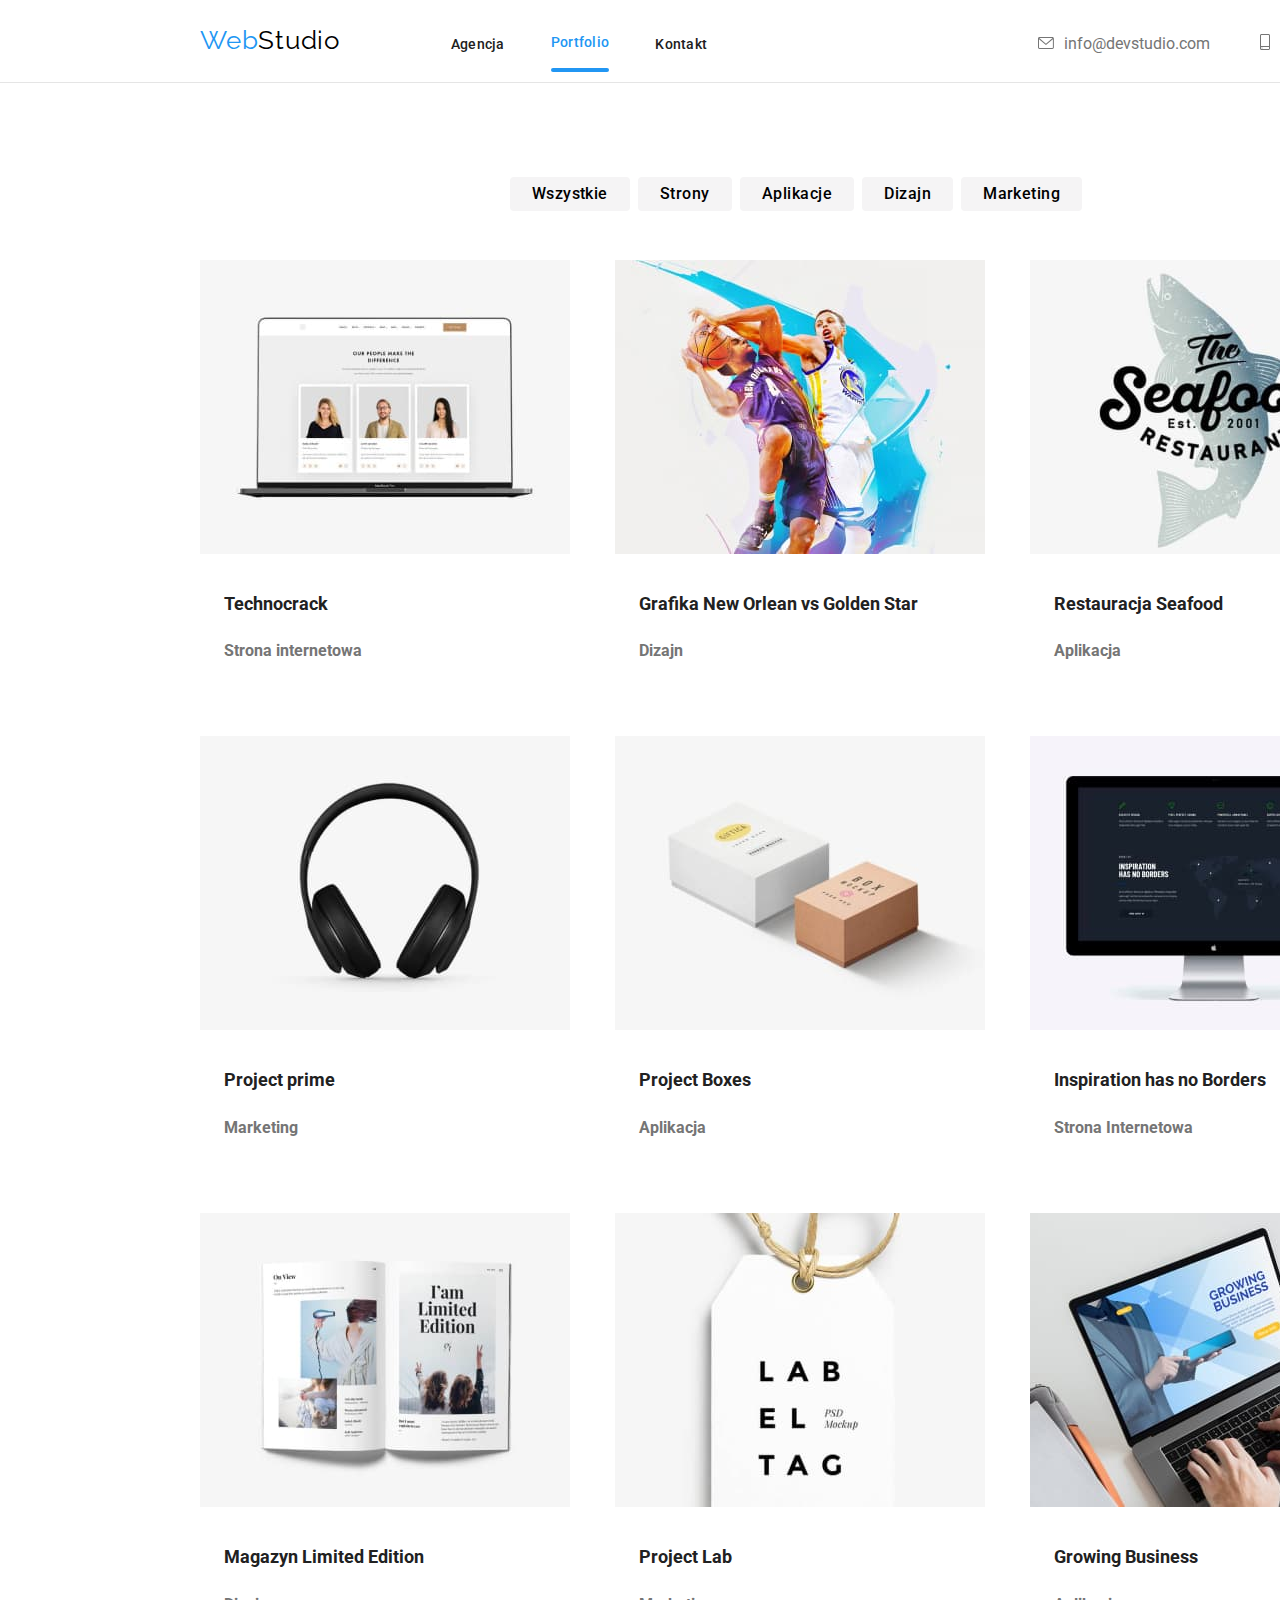
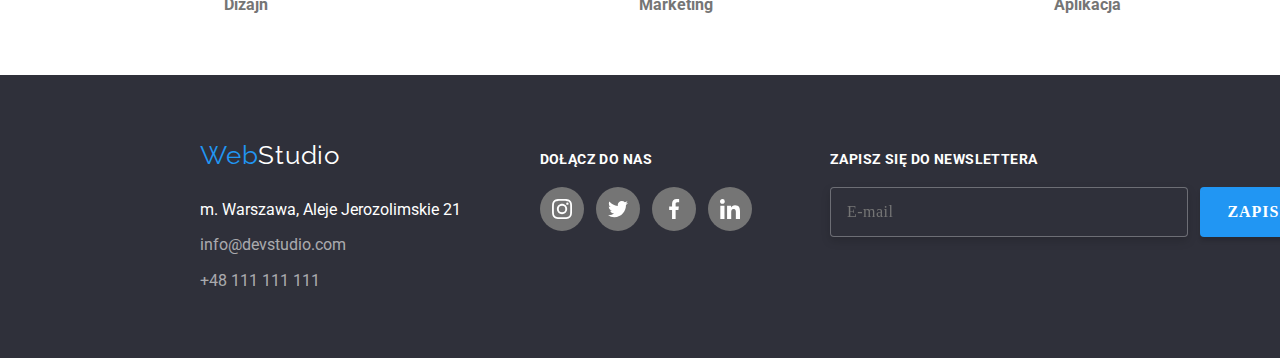
==== commit eccf74bd: "BEM footer" ====
--- a/portfolio.html
+++ b/portfolio.html
@@ -267,19 +267,22 @@
           </div>
         </main>
       </div>
+
       <footer>
-        <div class="footer-wrapper">
+        <div class="footer-wrapper footer--background">
           <div>
-            <p>
-              <a href="index.html" class="logo"
-                ><span>Web</span><span class="logo-white">Studio</span></a
+            <!-- start component logo -->
+            <section>
+              <a href="index.html" class=" logo__link--text"
+                ><span>Web</span><span class="logo--text-white">Studio</span></a
               >
-            </p>
-            <address>
-              <ul class="address">
+            </section>
+            <!-- end component logo -->
+            <address class="footer__address--padding">
+              <ul>
                 <li>
                   <a
-                    class="white-link"
+                    class="footer__link--color-white"
                     href="https://goo.gl/maps/inEjP3cUXhnqV63DA"
                     target="_blank"
                     rel="noopener nofollow noreferrer"
@@ -288,66 +291,67 @@
                   >
                 </li>
                 <li>
-                  <a class="gray-link" href="mailto:info@devstudio.com"
+                  <a class="footer__link--color-gray" href="mailto:info@devstudio.com"
                     >info@devstudio.com</a
                   >
                 </li>
                 <li>
-                  <a class="gray-link" href="tel:+48111111111"
+                  <a class="footer__link--color-gray" href="tel:+48111111111"
                     >+48 111 111 111</a
                   >
                 </li>
               </ul>
             </address>
           </div>
-          <div class="footer-social-icons-box">
-            <span>Dołącz do nas</span>
-            <div>
-              <ul class="social-icons-box">
-                <li>
-                  <svg class="icon">
+          <section class="footer__social-icons__box">
+            <span class="footer__title">dołącz do nas</span>
+              <div class="social-icon__box--space">
+               <ul class="social-icons__box" >
+                <li class="social-icons__item footer__social-icons__item">
+                  <svg class="social-icons__icon icon">
                     <use href="./images/icons.svg#icon-instagram-2"></use>
                   </svg>
                 </li>
-                <li>
-                  <svg class="icon">
+                <li class="social-icons__item footer__social-icons__item">
+                  <svg class="social-icons__icon icon">
                     <use href="./images/icons.svg#icon-twitter-1"></use>
                   </svg>
                 </li>
-                <li>
-                  <svg class="icon">
+                <li class="social-icons__item footer__social-icons__item">
+                  <svg class="social-icons__icon icon">
                     <use href="./images/icons.svg#icon-facebook-1"></use>
                   </svg>
                 </li>
-                <li>
-                  <svg class="icon">
+                <li class="social-icons__item footer__social-icons__item">
+                  <svg class="social-icons__icon icon">
                     <use href="./images/icons.svg#icon-linkedin-1"></use>
                   </svg>
                 </li>
-              </ul>
-            </div>
-          </div>
-           <section class="footer-title-newsletter">
-            <span>Zapisz się do newslettera</span>
-            <form name="signup_form" autocomplete="on" novalidate>
+               </ul>
+              </div>
+          </section>
+          <section class="footer__newsletter__box">
+            <span class="footer__title">Zapisz się do newslettera</span>
+            <form name="signup_form" autocomplete="on" novalidate class="item__flex">
               <label>
                 <input
                   type="email"
                   name="E-mail"
                   placeholder="E-mail"
-                  class="newsletter"
+                  class="newsletter__input"
                 />
               </label>
-              <button type="submit" class="button-newsletter">
-                <span>Zapisz się</span>
-                <svg class="icon icon-send">
+              <button type="submit" class="newsletter__button">
+                <span class="newsletter__button__text">zapisz się</span>
+                <svg class="newsletter__icon-send icon">
                   <use href="./images/icons.svg#icon-icon_send"></use>
                 </svg>
               </button>
             </form>
           </section>
         </div>
-      </footer>     
+      </footer>
+      
     </div>
   </body>
 </html>
--- a/css/main.min.css
+++ b/css/main.min.css
@@ -1 +1 @@
-.title-h1{text-transform:uppercase;color:var(--white-color);width:617px;margin:0 auto}.title{text-align:center;background:var(--dark-color);background:url("../images/banner/banner.jpg") no-repeat 50% 50%/cover}.banner-gradient{background-color:var(--banner-background);padding:200px}.description-person{background:var(--white-color);font-weight:500;text-align:center;letter-spacing:.03em}.box-shadow-person{-webkit-box-shadow:0 1px 4px rgba(0,0,0,.12),0 1px 1px rgba(0,0,0,.14),0 2px 1px rgba(0,0,0,.2);box-shadow:0 1px 4px rgba(0,0,0,.12),0 1px 1px rgba(0,0,0,.14),0 2px 1px rgba(0,0,0,.2);border-bottom-left-radius:4px;border-bottom-right-radius:4px;padding-bottom:30px}.position-person,.social-icons-person{color:var(--gray-color)}.button-studio{text-align:center;margin-top:30px;background:var(--blue-color);border:2px solid var(--blue-color);border-radius:4px;-webkit-box-shadow:0px 4px 4px rgba(0,0,0,.25);box-shadow:0px 4px 4px rgba(0,0,0,.25);color:var(--white-color);font-weight:700;line-height:1.8;letter-spacing:.06em;padding:10px 41px}.button-studio:focus,.button-studio:hover{color:var(--blue-color);background-color:var(--white-color);-webkit-transition:var(--transition);transition:var(--transition)}.button-portfolio{font-style:medium;font-weight:500;line-height:1.39;background:var(--light-gray-color);border:var(--light-gray-color);border-radius:4px;display:inline;text-align:center;letter-spacing:.03em;margin:0px 8px 34px 0px;padding:6px 22px 6px 22px}.button-portfolio:focus,.button-portfolio:hover{background:var(--blue-color);color:var(--white-color);border:var(--blue-color);border-radius:4px;text-shadow:0px 4px 4px rgba(0,0,0,.25);-webkit-box-shadow:0 1px 1px rgba(0,0,0,.12),0 4px 4px rgba(0,0,0,.06),1px 4px 6px rgba(0,0,0,.16);box-shadow:0 1px 1px rgba(0,0,0,.12),0 4px 4px rgba(0,0,0,.06),1px 4px 6px rgba(0,0,0,.16);-webkit-transition:var(--transition);transition:var(--transition)}.group-buttons{display:-webkit-box;display:-ms-flexbox;display:flex;-webkit-box-pack:center;-ms-flex-pack:center;justify-content:center}.description-project-app{font-size:16px;line-height:2.5;color:var(--gray-color);padding-bottom:20px}.description-project-hidden{color:var(--white-color);background-color:var(--blue-transparent-background);font-size:18px;font-weight:400;line-height:1.55;letter-spacing:.03em;position:absolute;margin:0 auto;padding:50px 25px 50px 20px;-webkit-transform:translateY(100%);transform:translateY(100%);-webkit-transition:var(--transition);transition:var(--transition);z-index:0;visibility:hidden}.group-portfolio li:hover .description-project-hidden,.group-portfolio li:focus .description-project-hidden{-webkit-transform:translateY(0%);transform:translateY(0%);visibility:visible}.group-portfolio li:hover{-webkit-box-shadow:0 1px 1px rgba(0,0,0,.12),0 4px 4px rgba(0,0,0,.06),1px 4px 6px rgba(0,0,0,.16);box-shadow:0 1px 1px rgba(0,0,0,.12),0 4px 4px rgba(0,0,0,.06),1px 4px 6px rgba(0,0,0,.16);cursor:pointer}.description-project{position:relative;font-weight:700;font-size:18px;line-height:3.1;text-align:Left;vertical-align:Top;margin-top:15px;margin-bottom:30px;overflow:hidden;z-index:2}.description-project>p{padding-left:24px;background:var(--white-color);position:relative;z-index:2}.header__contacts__wrapper{display:-webkit-box;display:-ms-flexbox;display:flex;-webkit-box-pack:center;-ms-flex-pack:center;justify-content:center;-webkit-box-align:center;-ms-flex-align:center;align-items:center;gap:50px}.header__link--color{color:var(--gray-color)}.header__link--color:hover{color:var(--blue-color)}.header__icon-envelope{width:16px;height:12px;margin-right:10px}.header__icon-smartphone{width:10px;height:16px;margin-right:10px}.contact--underline{position:relative}.contact--underline::after{content:"";width:0;height:4px;position:absolute;top:36px;right:0;border-radius:2px;background:var(--blue-color);-webkit-transition:width .5s,right .5s;transition:width .5s,right .5s}.contact--underline:hover::after{width:100%;left:0}.footer__address--padding{padding-top:20px}.footer__link--color-white{color:var(--white-color);line-height:2.2}.footer__link--color-gray{color:var(--light-gray-text-color);line-height:2.2}.footer-wrapper{display:-webkit-box;display:-ms-flexbox;display:flex;-webkit-box-pack:justify;-ms-flex-pack:justify;justify-content:space-between;-webkit-box-align:center;-ms-flex-align:center;align-items:center;padding:60px 200px 60px 200px}.footer--background{background:var(--dark-color)}.header-wrapper{display:-webkit-box;display:-ms-flexbox;display:flex;-webkit-box-align:first baseline;-ms-flex-align:first baseline;align-items:first baseline;-webkit-box-pack:justify;-ms-flex-pack:justify;justify-content:space-between;padding:20px 200px 20px 200px}.header--box{border-bottom:1px solid var(--line-main-color)}.social-icons__box{display:-webkit-box;display:-ms-flexbox;display:flex;-webkit-box-pack:center;-ms-flex-pack:center;justify-content:center;-webkit-box-align:center;-ms-flex-align:center;align-items:center;gap:12px}.social-icon__box--space{padding-top:20px}.social-icons__item{border-radius:50%;text-align:center;width:44px;height:44px;padding-top:12px;cursor:pointer}.social-icons__item:focus,.social-icons__item:hover{background-color:var(--blue-color);color:var(--white-color);-webkit-transition:var(--transition);transition:var(--transition)}.social-icons__icon{width:20px;height:20px}.footer__title{font-size:14px;font-weight:700;letter-spacing:.03em;text-transform:uppercase;color:var(--white-color)}.footer__social-icons__box{display:-webkit-box;display:-ms-flexbox;display:flex;-webkit-box-orient:vertical;-webkit-box-direction:normal;-ms-flex-direction:column;flex-direction:column;padding-bottom:40px}.footer__social-icons__item{background-color:var(--gray-color);color:var(--white-color)}.logo__link--text{font-family:"raleway",sans-serif;color:var(--blue-color);font-size:26px;letter-spacing:.03em;line-height:1.6}.logo__link--text:hover .logo--text-white,.logo__link--text:hover .logo--text-black{color:var(--blue-color);-webkit-transition:var(--transition);transition:var(--transition)}.logo--underline{position:relative}.logo--underline::after{content:"";width:0;height:4px;position:absolute;top:51px;border-radius:2px;right:0;background:var(--blue-color);-webkit-transition:width .5s,right .5s;transition:width .5s,right .5s}.logo--underline:hover::after{width:100%;left:0}.logo--text-black{color:var(--logo-black-color)}.logo--text-white{color:var(--white-color)}.backdrop{position:fixed;left:0;top:0;width:100%;height:100%;background-color:rgba(0,0,0,.2);-webkit-transition-property:opacity,scale,visibility;transition-property:opacity,scale,visibility;-webkit-transition-duration:1s;transition-duration:1s}.is-hidden{scale:0;opacity:0;visibility:hidden;pointer-events:none}.modal{position:absolute;top:50%;left:50%;-webkit-transform:translate(-50%, -50%);transform:translate(-50%, -50%);width:528px;min-height:581px;background-color:var(--white-color)}.close-btn{position:absolute;right:8px;top:8px;background-color:var(--white-color);border:1px solid rgba(0,0,0,.1);border-radius:50%;width:30px;height:30px}.close-btn svg{margin-top:4px;width:18px;height:18px}input::-webkit-input-placeholder{font-family:Roboto serif;font-size:16px;font-weight:400;line-height:1.8;letter-spacing:.03em;text-align:left}input::-moz-placeholder{font-family:Roboto serif;font-size:16px;font-weight:400;line-height:1.8;letter-spacing:.03em;text-align:left}input:-ms-input-placeholder{font-family:Roboto serif;font-size:16px;font-weight:400;line-height:1.8;letter-spacing:.03em;text-align:left}input::-ms-input-placeholder{font-family:Roboto serif;font-size:16px;font-weight:400;line-height:1.8;letter-spacing:.03em;text-align:left}input::placeholder{font-family:Roboto serif;font-size:16px;font-weight:400;line-height:1.8;letter-spacing:.03em;text-align:left}.modal-title{font-family:Roboto serif;font-size:20px;font-weight:700;line-height:1.2;letter-spacing:.03em;text-align:center;color:var(--black-text-color);padding-bottom:2px;padding-top:2px;margin-top:40px;margin-bottom:12px}.form-element{display:-webkit-box;display:-ms-flexbox;display:flex;-webkit-box-orient:vertical;-webkit-box-direction:normal;-ms-flex-flow:column nowrap;flex-flow:column nowrap}.form-element-input{position:relative;width:448px;margin:0 auto}.input-icon{position:absolute;z-index:2;left:11px;top:39px;height:18px;width:18px;fill:var(--gray-color)}.modal-form-text{font-family:Roboto serif;font-size:12px;font-weight:400;line-height:14px;letter-spacing:.01em;text-align:left;color:var(--gray-color);padding-top:10px;padding-bottom:4px}textarea{width:448px;border:1px solid rgba(33,33,33,.2);border-radius:4px;height:120px;resize:none;padding-top:12px;padding-left:16px}textarea::-webkit-input-placeholder{font-family:Roboto serif;font-weight:400;font-size:12px;line-height:1.2;color:rgba(117,117,117,.5)}textarea::-moz-placeholder{font-family:Roboto serif;font-weight:400;font-size:12px;line-height:1.2;color:rgba(117,117,117,.5)}textarea:-ms-input-placeholder{font-family:Roboto serif;font-weight:400;font-size:12px;line-height:1.2;color:rgba(117,117,117,.5)}textarea::-ms-input-placeholder{font-family:Roboto serif;font-weight:400;font-size:12px;line-height:1.2;color:rgba(117,117,117,.5)}textarea::placeholder{font-family:Roboto serif;font-weight:400;font-size:12px;line-height:1.2;color:rgba(117,117,117,.5)}.modal-checkbox{display:-webkit-box;display:-ms-flexbox;display:flex;-webkit-box-align:center;-ms-flex-align:center;align-items:center;margin-top:20px;margin-bottom:30px}.modal-checkbox input{opacity:0;cursor:pointer;height:0;width:0}.checkmark{height:15px;width:16px;background-color:var(--white-color);border:2px solid #000;position:absolute;left:63px;cursor:pointer;border-radius:2px}.modal-checkbox-icon{height:15px;width:16px;visibility:hidden}.modal-checkbox input:checked~.checkmark .modal-checkbox-icon{background-color:var(--blue-color);border:none;border-radius:2px;visibility:visible;position:absolute;top:-2px;left:-2px}.modal-checkbox input:checked~.checkmark{border:2px solid var(--white-color)}.modal-checkbox-text{font-family:Roboto serif;font-weight:400;font-size:14px;line-height:2;letter-spacing:.03em;color:var(--gray-color);padding-left:88px;cursor:default}.modal-checkbox-link{color:var(--blue-color);text-decoration:underline;cursor:pointer}.modal-form-box{width:448px;border:1px solid rgba(33,33,33,.2);border-radius:4px;height:40px;position:relative;padding-left:42px;-webkit-box-sizing:border-box;box-sizing:border-box}.modal-form-box:focus+.input-icon,.modal-form-box:active+.input-icon,.modal-form-textarea:focus,.modal-form-textarea:active,.modal-form-box:active,.modal-form-box:focus{fill:var(--blue-color);border-color:var(--blue-color);outline:none;-webkit-transition:var(--transition);transition:var(--transition)}.modal-form-button{width:200px;height:50px;margin-bottom:40px;background:var(--blue-color);-webkit-box-shadow:0 4px 4px rgba(0,0,0,.15);box-shadow:0 4px 4px rgba(0,0,0,.15);border:none;border-radius:4px;font-family:Roboto serif;font-weight:700;font-size:16px;line-height:1.8;cursor:pointer;text-align:center;letter-spacing:.06em;color:var(--white-color);-webkit-transition:var(--transition);transition:var(--transition)}.modal-form-button:hover{-webkit-transform:scale(1.1);transform:scale(1.1)}.modal-button-position{display:-webkit-box;display:-ms-flexbox;display:flex;-webkit-box-pack:center;-ms-flex-pack:center;justify-content:center}.nav{display:-webkit-box;display:-ms-flexbox;display:flex;-webkit-box-pack:justify;-ms-flex-pack:justify;justify-content:space-between;-webkit-box-align:center;-ms-flex-align:center;align-items:center;gap:46px}.nav__link__text{font-style:medium;font-weight:500;font-size:14px;line-height:1.6;letter-spacing:.02em;color:var(--black-text-color)}.nav__text--side-active{color:var(--blue-color)}.nav__text--side-active:after{display:block;content:"";position:relative;width:100%;height:4px;top:15px;border-radius:2px;background:var(--blue-color);-webkit-transition:var(--transition);transition:var(--transition)}.nav__text--underline{position:relative}.nav__text--underline::after{content:"";width:0;height:4px;position:absolute;top:33px;right:0;border-radius:2px;background:var(--blue-color);-webkit-transition:width .5s,right .5s;transition:width .5s,right .5s}.nav__text--underline:hover::after{width:100%;left:0}.footer__newsletter{padding-bottom:50px}.footer__social-icon--title,.footer__newsletter--title{font-size:14px;font-weight:700;letter-spacing:.03em;text-transform:uppercase;color:var(--white-color)}.footer__newsletter__input{margin-top:18px;height:44px;width:358px;border:1px solid rgba(255,255,255,.3);border-radius:4px;background-color:var(--dark-color);-webkit-filter:drop-shadow(0 4px 4px rgba(0, 0, 0, 0.15));filter:drop-shadow(0 4px 4px rgba(0, 0, 0, 0.15));padding-left:16px;color:var(--white-color)}.footer__newsletter__icon-send{color:var(--white-color);height:24px;width:24px}.footer__newsletter__button{height:44px;width:200px;border:none;border-radius:4px;background-color:var(--blue-color);-webkit-box-shadow:0 4px 4px rgba(0,0,0,.15);box-shadow:0 4px 4px rgba(0,0,0,.15);cursor:pointer;display:-webkit-inline-box;display:-ms-inline-flexbox;display:inline-flex;-webkit-box-pack:center;-ms-flex-pack:center;justify-content:center;-webkit-box-align:center;-ms-flex-align:center;align-items:center;margin-left:12px;-webkit-transition:var(--transition);transition:var(--transition)}.footer__newsletter__button--text{padding:10px 24px 10px 0px;color:var(--white-color);font-family:Roboto serif;text-transform:uppercase;font-size:16px;font-weight:700;letter-spacing:.06em}.footer__newsletter__button:hover{-webkit-transform:scale(1.1);transform:scale(1.1)}.nav-position{padding-right:220px}.group-studio{display:-webkit-box;display:-ms-flexbox;display:flex;-webkit-box-pack:justify;-ms-flex-pack:justify;justify-content:space-between;padding-bottom:94px;gap:30px}.customers{display:-webkit-box;display:-ms-flexbox;display:flex;-webkit-box-pack:justify;-ms-flex-pack:justify;justify-content:space-between;text-align:center}.group-portfolio{display:-webkit-box;display:-ms-flexbox;display:flex;-ms-flex-wrap:wrap;flex-wrap:wrap;-webkit-box-pack:justify;-ms-flex-pack:justify;justify-content:space-between}.customers svg{width:106px;height:60px}.customers li{color:var(--gray-color);cursor:pointer}.customers li:hover,.customers li:focus{color:var(--blue-color);border:1px solid var(--blue-color);-webkit-transition:var(--transition);transition:var(--transition)}.customers-icon-box{-webkit-box-sizing:border-box;box-sizing:border-box;width:170px;height:92px;border:1px solid var(--gray-color);border-radius:4px;display:-webkit-box;display:-ms-flexbox;display:flex;-webkit-box-pack:center;-ms-flex-pack:center;justify-content:center;-webkit-box-align:center;-ms-flex-align:center;align-items:center}.our-strengths-text{font-size:14px;line-height:1.46;letter-spacing:.03em;color:var(--gray-color)}.our-job{position:relative}.our-job img{float:left}.our-job-background{position:absolute;color:var(--white-color);background-color:var(--grey-transparent-background);width:100%;bottom:0}.our-job-background>p{text-transform:uppercase;font-size:14px;font-weight:700;text-align:center;padding:27px}.our-strengths-icon{margin-bottom:30px;background-color:var(--light-gray-color);border-radius:4px;text-align:center;padding:25px 0px 25px 0px}.our-strengths-icon svg{width:70px;height:70px;cursor:auto}.section-team{background:var(--bg-team-white-color);width:1600px}*{margin:0;padding:0}a:hover,a:focus{color:var(--blue-color)}a:link{text-decoration:none;-webkit-transition:var(--transition);transition:var(--transition)}ul{list-style:none}address{font-style:normal}button{cursor:pointer}.page-wrapper{width:1600px;margin:0px auto}.container{width:1200px;margin:0px auto}.section-top{padding-top:94px}.section-bottom{padding-bottom:94px}.icon{display:inline-block;stroke-width:0;stroke:currentColor;fill:currentColor}:root{--black-text-color: #212121;--white-color: #ffffff;--gray-color: #757575;--dark-color: #2f303a;--blue-color: #2196f3;--line-main-color: #e5e5e5;--light-gray-color: #f5f4f5;--logo-black-color: #000000;--bg-team-white-color: #f4f5fa;--light-gray-text-color: rgba(255, 255, 255, 0.6);--banner-background: rgba(47, 48, 58, 0.4);--grey-transparent-background: rgba(47, 48, 58, 0.8);--transition: transform 250ms var(--cubic-bezier), background-color 250ms var(--cubic-bezier), border-color 250ms var(--cubic-bezier), visibility 250ms var(--cubic-bezier);--cubic-bezier: cubic-bezier(0.4, 0, 0.2, 1);--blue-transparent-background: #2196f3e6}body{font-family:"roboto",sans-serif;font-weight:400;font-size:16px;background:var(--white-color);color:var(--black-text-color)}h1{font-weight:900;font-size:44px;line-height:1.36;letter-spacing:.06em}h2{font-weight:700;font-size:36px;text-align:center;letter-spacing:.03em;margin-bottom:50px}h5{font-weight:700;font-size:14px;letter-spacing:.03em;text-transform:uppercase;line-height:3}/*# sourceMappingURL=main.min.css.map */+.title-h1{text-transform:uppercase;color:var(--white-color);width:617px;margin:0 auto}.title{text-align:center;background:var(--dark-color);background:url("../images/banner/banner.jpg") no-repeat 50% 50%/cover}.banner-gradient{background-color:var(--banner-background);padding:200px}.description-person{background:var(--white-color);font-weight:500;text-align:center;letter-spacing:.03em}.box-shadow-person{-webkit-box-shadow:0 1px 4px rgba(0,0,0,.12),0 1px 1px rgba(0,0,0,.14),0 2px 1px rgba(0,0,0,.2);box-shadow:0 1px 4px rgba(0,0,0,.12),0 1px 1px rgba(0,0,0,.14),0 2px 1px rgba(0,0,0,.2);border-bottom-left-radius:4px;border-bottom-right-radius:4px;padding-bottom:30px}.position-person,.social-icons-person{color:var(--gray-color)}.button-studio{text-align:center;margin-top:30px;background:var(--blue-color);border:2px solid var(--blue-color);border-radius:4px;-webkit-box-shadow:0px 4px 4px rgba(0,0,0,.25);box-shadow:0px 4px 4px rgba(0,0,0,.25);color:var(--white-color);font-weight:700;line-height:1.8;letter-spacing:.06em;padding:10px 41px}.button-studio:focus,.button-studio:hover{color:var(--blue-color);background-color:var(--white-color);-webkit-transition:var(--transition);transition:var(--transition)}.button-portfolio{font-style:medium;font-weight:500;line-height:1.39;background:var(--light-gray-color);border:var(--light-gray-color);border-radius:4px;display:inline;text-align:center;letter-spacing:.03em;margin:0px 8px 34px 0px;padding:6px 22px 6px 22px}.button-portfolio:focus,.button-portfolio:hover{background:var(--blue-color);color:var(--white-color);border:var(--blue-color);border-radius:4px;text-shadow:0px 4px 4px rgba(0,0,0,.25);-webkit-box-shadow:0 1px 1px rgba(0,0,0,.12),0 4px 4px rgba(0,0,0,.06),1px 4px 6px rgba(0,0,0,.16);box-shadow:0 1px 1px rgba(0,0,0,.12),0 4px 4px rgba(0,0,0,.06),1px 4px 6px rgba(0,0,0,.16);-webkit-transition:var(--transition);transition:var(--transition)}.group-buttons{display:-webkit-box;display:-ms-flexbox;display:flex;-webkit-box-pack:center;-ms-flex-pack:center;justify-content:center}.description-project-app{font-size:16px;line-height:2.5;color:var(--gray-color);padding-bottom:20px}.description-project-hidden{color:var(--white-color);background-color:var(--blue-transparent-background);font-size:18px;font-weight:400;line-height:1.55;letter-spacing:.03em;position:absolute;margin:0 auto;padding:50px 25px 50px 20px;-webkit-transform:translateY(100%);transform:translateY(100%);-webkit-transition:var(--transition);transition:var(--transition);z-index:0;visibility:hidden}.group-portfolio li:hover .description-project-hidden,.group-portfolio li:focus .description-project-hidden{-webkit-transform:translateY(0%);transform:translateY(0%);visibility:visible}.group-portfolio li:hover{-webkit-box-shadow:0 1px 1px rgba(0,0,0,.12),0 4px 4px rgba(0,0,0,.06),1px 4px 6px rgba(0,0,0,.16);box-shadow:0 1px 1px rgba(0,0,0,.12),0 4px 4px rgba(0,0,0,.06),1px 4px 6px rgba(0,0,0,.16);cursor:pointer}.description-project{position:relative;font-weight:700;font-size:18px;line-height:3.1;text-align:Left;vertical-align:Top;margin-top:15px;margin-bottom:30px;overflow:hidden;z-index:2}.description-project>p{padding-left:24px;background:var(--white-color);position:relative;z-index:2}.header__contacts__wrapper{display:-webkit-box;display:-ms-flexbox;display:flex;-webkit-box-pack:center;-ms-flex-pack:center;justify-content:center;-webkit-box-align:center;-ms-flex-align:center;align-items:center;gap:50px}.header__link--color{color:var(--gray-color)}.header__link--color:hover{color:var(--blue-color)}.header__icon-envelope{width:16px;height:12px;margin-right:10px}.header__icon-smartphone{width:10px;height:16px;margin-right:10px}.contact--underline{position:relative}.contact--underline::after{content:"";width:0;height:4px;position:absolute;top:36px;right:0;border-radius:2px;background:var(--blue-color);-webkit-transition:width .5s,right .5s;transition:width .5s,right .5s}.contact--underline:hover::after{width:100%;left:0}.footer__address--padding{padding-top:16px}.footer__link--color-white{color:var(--white-color);line-height:2.2}.footer__link--color-gray{color:var(--light-gray-text-color);line-height:2.2}.footer-wrapper{display:-webkit-box;display:-ms-flexbox;display:flex;-webkit-box-pack:justify;-ms-flex-pack:justify;justify-content:space-between;-webkit-box-align:first baseline;-ms-flex-align:first baseline;align-items:first baseline;padding:60px 200px 60px 200px}.footer--background{background:var(--dark-color)}.header-wrapper{display:-webkit-box;display:-ms-flexbox;display:flex;-webkit-box-align:first baseline;-ms-flex-align:first baseline;align-items:first baseline;-webkit-box-pack:justify;-ms-flex-pack:justify;justify-content:space-between;padding:20px 200px 20px 200px}.header--box{border-bottom:1px solid var(--line-main-color)}.social-icons__box{display:-webkit-box;display:-ms-flexbox;display:flex;-webkit-box-pack:center;-ms-flex-pack:center;justify-content:center;-webkit-box-align:center;-ms-flex-align:center;align-items:center;gap:12px}.social-icon__box--space{padding-top:20px}.social-icons__item{border-radius:50%;text-align:center;width:44px;height:44px;padding-top:12px;cursor:pointer}.social-icons__item:focus,.social-icons__item:hover{background-color:var(--blue-color);color:var(--white-color);-webkit-transition:var(--transition);transition:var(--transition)}.social-icons__icon{width:20px;height:20px}.footer__title{font-size:14px;font-weight:700;letter-spacing:.03em;text-transform:uppercase;color:var(--white-color)}.footer__social-icons__box{display:-webkit-box;display:-ms-flexbox;display:flex;-webkit-box-orient:vertical;-webkit-box-direction:normal;-ms-flex-direction:column;flex-direction:column;padding-bottom:40px}.footer__social-icons__item{background-color:var(--gray-color);color:var(--white-color)}.logo__link--text{font-family:"raleway",sans-serif;color:var(--blue-color);font-size:26px;letter-spacing:.03em;line-height:1.6}.logo__link--text:hover .logo--text-white,.logo__link--text:hover .logo--text-black{color:var(--blue-color);-webkit-transition:var(--transition);transition:var(--transition)}.logo--underline{position:relative}.logo--underline::after{content:"";width:0;height:4px;position:absolute;top:51px;border-radius:2px;right:0;background:var(--blue-color);-webkit-transition:width .5s,right .5s;transition:width .5s,right .5s}.logo--underline:hover::after{width:100%;left:0}.logo--text-black{color:var(--logo-black-color)}.logo--text-white{color:var(--white-color)}.backdrop{position:fixed;left:0;top:0;width:100%;height:100%;background-color:rgba(0,0,0,.2);-webkit-transition-property:opacity,scale,visibility;transition-property:opacity,scale,visibility;-webkit-transition-duration:1s;transition-duration:1s}.is-hidden{scale:0;opacity:0;visibility:hidden;pointer-events:none}.modal{position:absolute;top:50%;left:50%;-webkit-transform:translate(-50%, -50%);transform:translate(-50%, -50%);width:528px;min-height:581px;background-color:var(--white-color)}.close-btn{position:absolute;right:8px;top:8px;background-color:var(--white-color);border:1px solid rgba(0,0,0,.1);border-radius:50%;width:30px;height:30px}.close-btn svg{margin-top:4px;width:18px;height:18px}input::-webkit-input-placeholder{font-family:Roboto serif;font-size:16px;font-weight:400;line-height:1.8;letter-spacing:.03em;text-align:left}input::-moz-placeholder{font-family:Roboto serif;font-size:16px;font-weight:400;line-height:1.8;letter-spacing:.03em;text-align:left}input:-ms-input-placeholder{font-family:Roboto serif;font-size:16px;font-weight:400;line-height:1.8;letter-spacing:.03em;text-align:left}input::-ms-input-placeholder{font-family:Roboto serif;font-size:16px;font-weight:400;line-height:1.8;letter-spacing:.03em;text-align:left}input::placeholder{font-family:Roboto serif;font-size:16px;font-weight:400;line-height:1.8;letter-spacing:.03em;text-align:left}.modal-title{font-family:Roboto serif;font-size:20px;font-weight:700;line-height:1.2;letter-spacing:.03em;text-align:center;color:var(--black-text-color);padding-bottom:2px;padding-top:2px;margin-top:40px;margin-bottom:12px}.form-element{display:-webkit-box;display:-ms-flexbox;display:flex;-webkit-box-orient:vertical;-webkit-box-direction:normal;-ms-flex-flow:column nowrap;flex-flow:column nowrap}.form-element-input{position:relative;width:448px;margin:0 auto}.input-icon{position:absolute;z-index:2;left:11px;top:39px;height:18px;width:18px;fill:var(--gray-color)}.modal-form-text{font-family:Roboto serif;font-size:12px;font-weight:400;line-height:14px;letter-spacing:.01em;text-align:left;color:var(--gray-color);padding-top:10px;padding-bottom:4px}textarea{width:448px;border:1px solid rgba(33,33,33,.2);border-radius:4px;height:120px;resize:none;padding-top:12px;padding-left:16px}textarea::-webkit-input-placeholder{font-family:Roboto serif;font-weight:400;font-size:12px;line-height:1.2;color:rgba(117,117,117,.5)}textarea::-moz-placeholder{font-family:Roboto serif;font-weight:400;font-size:12px;line-height:1.2;color:rgba(117,117,117,.5)}textarea:-ms-input-placeholder{font-family:Roboto serif;font-weight:400;font-size:12px;line-height:1.2;color:rgba(117,117,117,.5)}textarea::-ms-input-placeholder{font-family:Roboto serif;font-weight:400;font-size:12px;line-height:1.2;color:rgba(117,117,117,.5)}textarea::placeholder{font-family:Roboto serif;font-weight:400;font-size:12px;line-height:1.2;color:rgba(117,117,117,.5)}.modal-checkbox{display:-webkit-box;display:-ms-flexbox;display:flex;-webkit-box-align:center;-ms-flex-align:center;align-items:center;margin-top:20px;margin-bottom:30px}.modal-checkbox input{opacity:0;cursor:pointer;height:0;width:0}.checkmark{height:15px;width:16px;background-color:var(--white-color);border:2px solid #000;position:absolute;left:63px;cursor:pointer;border-radius:2px}.modal-checkbox-icon{height:15px;width:16px;visibility:hidden}.modal-checkbox input:checked~.checkmark .modal-checkbox-icon{background-color:var(--blue-color);border:none;border-radius:2px;visibility:visible;position:absolute;top:-2px;left:-2px}.modal-checkbox input:checked~.checkmark{border:2px solid var(--white-color)}.modal-checkbox-text{font-family:Roboto serif;font-weight:400;font-size:14px;line-height:2;letter-spacing:.03em;color:var(--gray-color);padding-left:88px;cursor:default}.modal-checkbox-link{color:var(--blue-color);text-decoration:underline;cursor:pointer}.modal-form-box{width:448px;border:1px solid rgba(33,33,33,.2);border-radius:4px;height:40px;position:relative;padding-left:42px;-webkit-box-sizing:border-box;box-sizing:border-box}.modal-form-box:focus+.input-icon,.modal-form-box:active+.input-icon,.modal-form-textarea:focus,.modal-form-textarea:active,.modal-form-box:active,.modal-form-box:focus{fill:var(--blue-color);border-color:var(--blue-color);outline:none;-webkit-transition:var(--transition);transition:var(--transition)}.modal-form-button{width:200px;height:50px;margin-bottom:40px;background:var(--blue-color);-webkit-box-shadow:0 4px 4px rgba(0,0,0,.15);box-shadow:0 4px 4px rgba(0,0,0,.15);border:none;border-radius:4px;font-family:Roboto serif;font-weight:700;font-size:16px;line-height:1.8;cursor:pointer;text-align:center;letter-spacing:.06em;color:var(--white-color);-webkit-transition:var(--transition);transition:var(--transition)}.modal-form-button:hover{-webkit-transform:scale(1.1);transform:scale(1.1)}.modal-button-position{display:-webkit-box;display:-ms-flexbox;display:flex;-webkit-box-pack:center;-ms-flex-pack:center;justify-content:center}.nav{display:-webkit-box;display:-ms-flexbox;display:flex;-webkit-box-pack:justify;-ms-flex-pack:justify;justify-content:space-between;-webkit-box-align:center;-ms-flex-align:center;align-items:center;gap:46px}.nav__link__text{font-style:medium;font-weight:500;font-size:14px;line-height:1.6;letter-spacing:.02em;color:var(--black-text-color)}.nav__text--side-active{color:var(--blue-color)}.nav__text--side-active:after{display:block;content:"";position:relative;width:100%;height:4px;top:15px;border-radius:2px;background:var(--blue-color);-webkit-transition:var(--transition);transition:var(--transition)}.nav__text--underline{position:relative}.nav__text--underline::after{content:"";width:0;height:4px;position:absolute;top:33px;right:0;border-radius:2px;background:var(--blue-color);-webkit-transition:width .5s,right .5s;transition:width .5s,right .5s}.nav__text--underline:hover::after{width:100%;left:0}.nav-position{padding-right:220px}.group-studio{display:-webkit-box;display:-ms-flexbox;display:flex;-webkit-box-pack:justify;-ms-flex-pack:justify;justify-content:space-between;padding-bottom:94px;gap:30px}.customers{display:-webkit-box;display:-ms-flexbox;display:flex;-webkit-box-pack:justify;-ms-flex-pack:justify;justify-content:space-between;text-align:center}.group-portfolio{display:-webkit-box;display:-ms-flexbox;display:flex;-ms-flex-wrap:wrap;flex-wrap:wrap;-webkit-box-pack:justify;-ms-flex-pack:justify;justify-content:space-between}.customers svg{width:106px;height:60px}.customers li{color:var(--gray-color);cursor:pointer}.customers li:hover,.customers li:focus{color:var(--blue-color);border:1px solid var(--blue-color);-webkit-transition:var(--transition);transition:var(--transition)}.customers-icon-box{-webkit-box-sizing:border-box;box-sizing:border-box;width:170px;height:92px;border:1px solid var(--gray-color);border-radius:4px;display:-webkit-box;display:-ms-flexbox;display:flex;-webkit-box-pack:center;-ms-flex-pack:center;justify-content:center;-webkit-box-align:center;-ms-flex-align:center;align-items:center}.our-strengths-text{font-size:14px;line-height:1.46;letter-spacing:.03em;color:var(--gray-color)}.our-job{position:relative}.our-job img{float:left}.our-job-background{position:absolute;color:var(--white-color);background-color:var(--grey-transparent-background);width:100%;bottom:0}.our-job-background>p{text-transform:uppercase;font-size:14px;font-weight:700;text-align:center;padding:27px}.our-strengths-icon{margin-bottom:30px;background-color:var(--light-gray-color);border-radius:4px;text-align:center;padding:25px 0px 25px 0px}.our-strengths-icon svg{width:70px;height:70px;cursor:auto}.section-team{background:var(--bg-team-white-color);width:1600px}.footer__newsletter__box{padding-bottom:40px;display:-webkit-box;display:-ms-flexbox;display:flex;-webkit-box-orient:vertical;-webkit-box-direction:normal;-ms-flex-direction:column;flex-direction:column;gap:20px}.footer__title{font-size:14px;font-weight:700;letter-spacing:.03em;text-transform:uppercase;color:var(--white-color)}.newsletter__input{height:50px;width:358px;border:1px solid rgba(255,255,255,.3);border-radius:4px;background-color:var(--dark-color);-webkit-filter:drop-shadow(0 4px 4px rgba(0, 0, 0, 0.15));filter:drop-shadow(0 4px 4px rgba(0, 0, 0, 0.15));padding-left:16px;color:var(--white-color)}.newsletter__button{height:50px;width:200px;border:none;border-radius:4px;background-color:var(--blue-color);-webkit-box-shadow:0 4px 4px rgba(0,0,0,.15);box-shadow:0 4px 4px rgba(0,0,0,.15);cursor:pointer;display:-webkit-box;display:-ms-flexbox;display:flex;-webkit-box-pack:center;-ms-flex-pack:center;justify-content:center;-webkit-box-align:center;-ms-flex-align:center;align-items:center;gap:24px;-webkit-transition:var(--transition);transition:var(--transition)}.newsletter__button__text{color:var(--white-color);font-family:Roboto serif;text-transform:uppercase;font-size:16px;font-weight:700;letter-spacing:.06em}.newsletter__button:hover{-webkit-transform:scale(1.1);transform:scale(1.1)}.item__flex{display:-webkit-box;display:-ms-flexbox;display:flex;-webkit-box-pack:center;-ms-flex-pack:center;justify-content:center;-webkit-box-align:center;-ms-flex-align:center;align-items:center;gap:12px}.newsletter__icon-send{color:var(--white-color);height:24px;width:24px}*{margin:0;padding:0}a:hover,a:focus{color:var(--blue-color)}a:link{text-decoration:none;-webkit-transition:var(--transition);transition:var(--transition)}ul{list-style:none}address{font-style:normal}button{cursor:pointer}.page-wrapper{width:1600px;margin:0px auto}.container{width:1200px;margin:0px auto}.section-top{padding-top:94px}.section-bottom{padding-bottom:94px}.icon{display:inline-block;stroke-width:0;stroke:currentColor;fill:currentColor}:root{--black-text-color: #212121;--white-color: #ffffff;--gray-color: #757575;--dark-color: #2f303a;--blue-color: #2196f3;--line-main-color: #e5e5e5;--light-gray-color: #f5f4f5;--logo-black-color: #000000;--bg-team-white-color: #f4f5fa;--light-gray-text-color: rgba(255, 255, 255, 0.6);--banner-background: rgba(47, 48, 58, 0.4);--grey-transparent-background: rgba(47, 48, 58, 0.8);--transition: transform 250ms var(--cubic-bezier), background-color 250ms var(--cubic-bezier), border-color 250ms var(--cubic-bezier), visibility 250ms var(--cubic-bezier);--cubic-bezier: cubic-bezier(0.4, 0, 0.2, 1);--blue-transparent-background: #2196f3e6}body{font-family:"roboto",sans-serif;font-weight:400;font-size:16px;background:var(--white-color);color:var(--black-text-color)}h1{font-weight:900;font-size:44px;line-height:1.36;letter-spacing:.06em}h2{font-weight:700;font-size:36px;text-align:center;letter-spacing:.03em;margin-bottom:50px}h5{font-weight:700;font-size:14px;letter-spacing:.03em;text-transform:uppercase;line-height:3}/*# sourceMappingURL=main.min.css.map */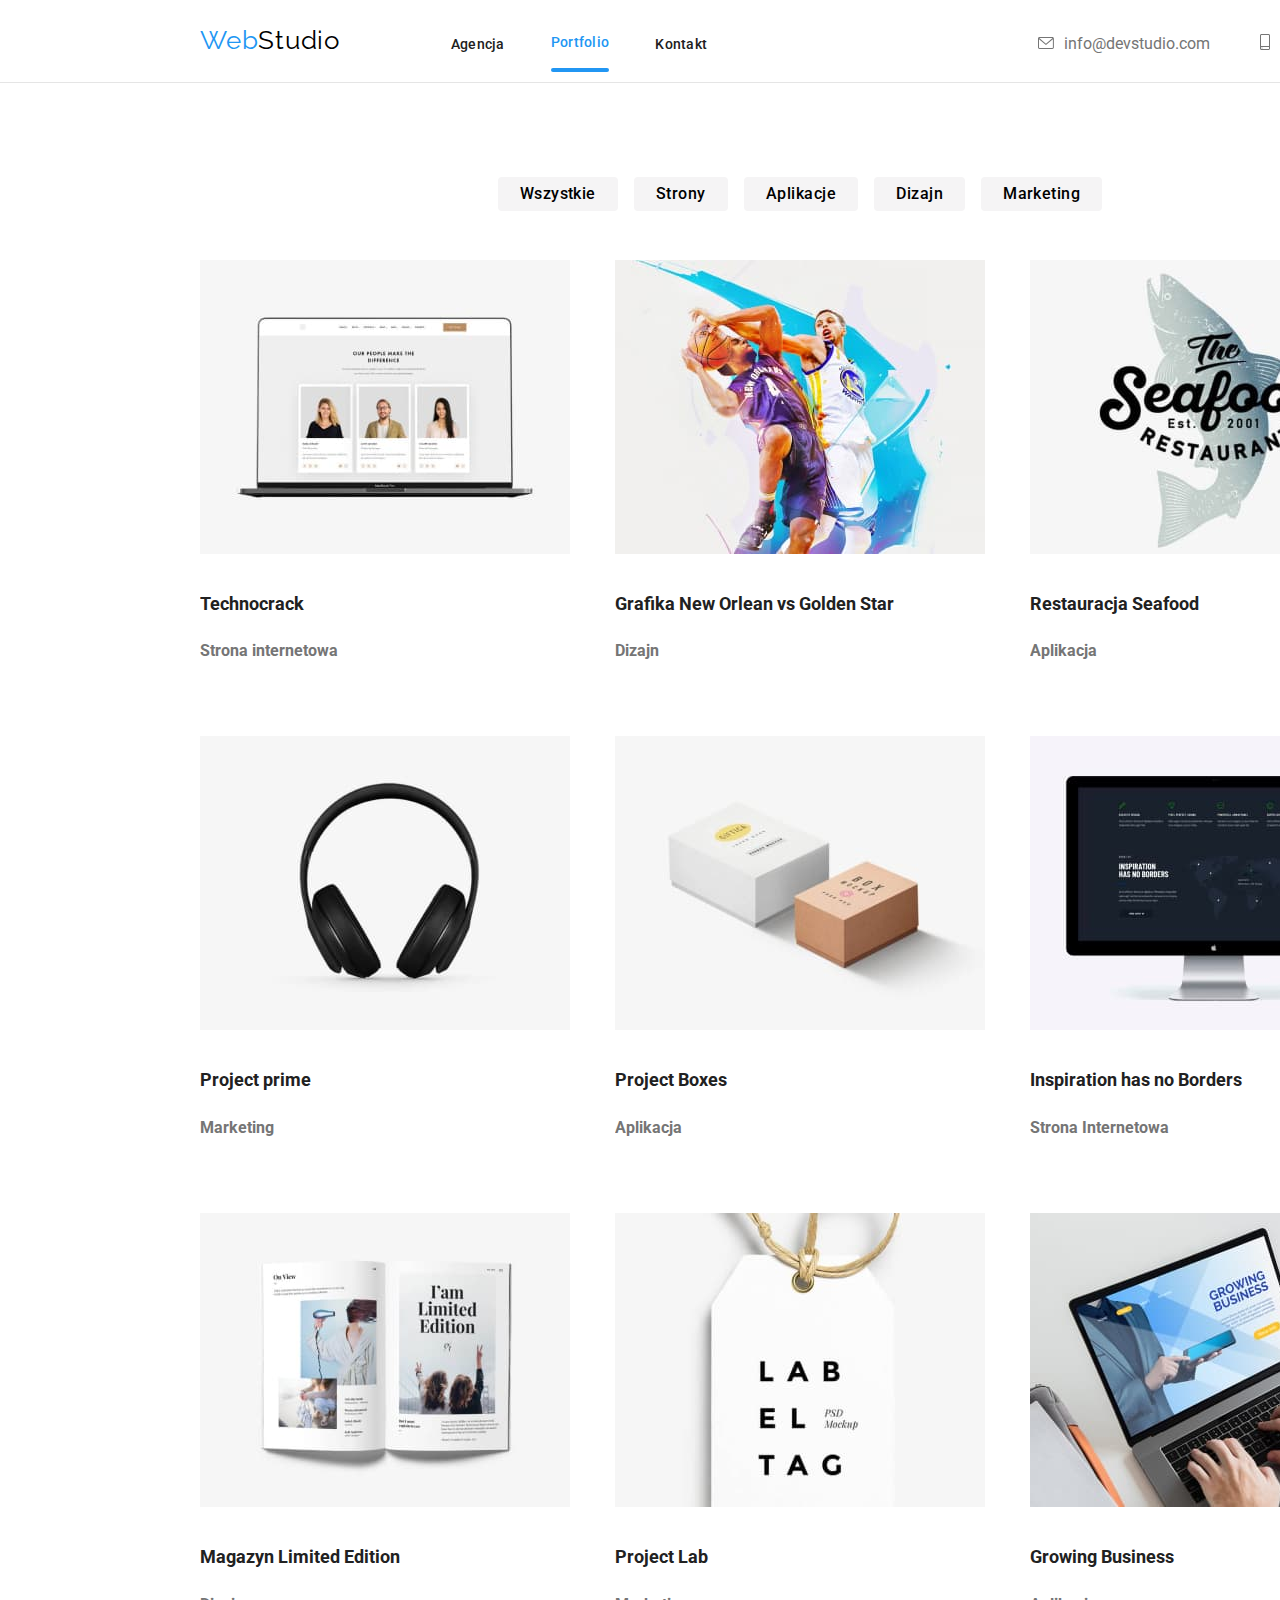
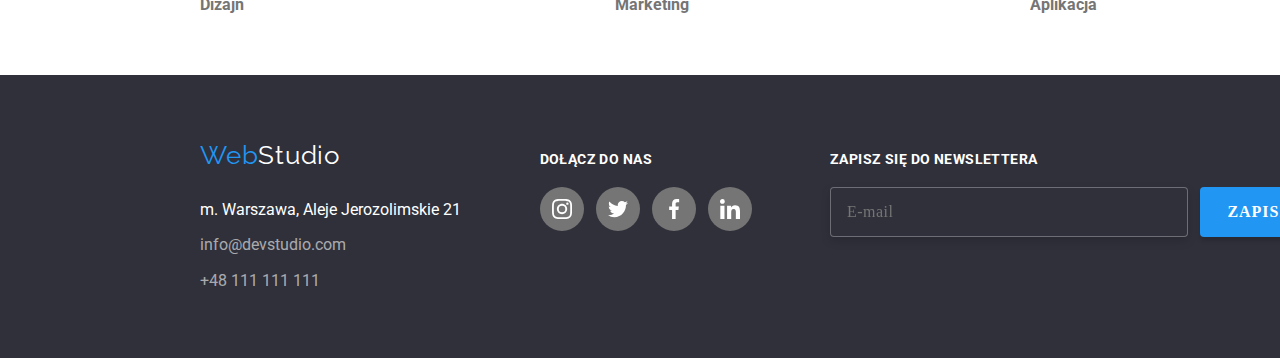
==== commit d0c75db2: "BEM SASS" ====
--- a/portfolio.html
+++ b/portfolio.html
@@ -19,10 +19,10 @@
      <header class="header-wrapper header--box">
         <!--start component logo -->
         <section>
-          <a href="index.html" class="logo__link--text"
+          <a href="index.html" class="logo__link__text"
             >
             <div class="logo--underline">
-              <span>Web</span><span class="logo--text-black">Studio</span>
+              <span>Web</span><span class="logo__text-black">Studio</span>
             </div>
             </a
           >
@@ -62,34 +62,34 @@
           >
         </div>
       </header>
-      <div class="container">
+      <div class="sections__container">
         <main>
-          <div class="section-top">
-            <ul class="group-buttons">
-              <li>
-                <button class="button-portfolio" type="button">
+          <div class="section__space-top">
+            <ul class="buttons__box">
+              <li>
+                <button class="button button__text" type="button">
                   Wszystkie
                 </button>
               </li>
               <li>
-                <button class="button-portfolio" type="button">Strony</button>
-              </li>
-              <li>
-                <button class="button-portfolio" type="button">
+                <button class="button button__text" type="button">Strony</button>
+              </li>
+              <li>
+                <button class="button button__text" type="button">
                   Aplikacje
                 </button>
               </li>
               <li>
-                <button class="button-portfolio" type="button">Dizajn</button>
-              </li>
-              <li>
-                <button class="button-portfolio" type="button">
+                <button class="button button__text" type="button">Dizajn</button>
+              </li>
+              <li>
+                <button class="button button__text" type="button">
                   Marketing
                 </button>
               </li>
             </ul>
 
-            <ul class="group-portfolio">
+            <ul class="section__portfolio__box">
               <li class="description-project">
                 <div class="description-project-hidden">
                   <p>
@@ -273,8 +273,8 @@
           <div>
             <!-- start component logo -->
             <section>
-              <a href="index.html" class=" logo__link--text"
-                ><span>Web</span><span class="logo--text-white">Studio</span></a
+              <a href="index.html" class=" logo__link__text"
+                ><span>Web</span><span class="logo__text-white">Studio</span></a
               >
             </section>
             <!-- end component logo -->
--- a/css/main.min.css
+++ b/css/main.min.css
@@ -1 +1 @@
-.title-h1{text-transform:uppercase;color:var(--white-color);width:617px;margin:0 auto}.title{text-align:center;background:var(--dark-color);background:url("../images/banner/banner.jpg") no-repeat 50% 50%/cover}.banner-gradient{background-color:var(--banner-background);padding:200px}.description-person{background:var(--white-color);font-weight:500;text-align:center;letter-spacing:.03em}.box-shadow-person{-webkit-box-shadow:0 1px 4px rgba(0,0,0,.12),0 1px 1px rgba(0,0,0,.14),0 2px 1px rgba(0,0,0,.2);box-shadow:0 1px 4px rgba(0,0,0,.12),0 1px 1px rgba(0,0,0,.14),0 2px 1px rgba(0,0,0,.2);border-bottom-left-radius:4px;border-bottom-right-radius:4px;padding-bottom:30px}.position-person,.social-icons-person{color:var(--gray-color)}.button-studio{text-align:center;margin-top:30px;background:var(--blue-color);border:2px solid var(--blue-color);border-radius:4px;-webkit-box-shadow:0px 4px 4px rgba(0,0,0,.25);box-shadow:0px 4px 4px rgba(0,0,0,.25);color:var(--white-color);font-weight:700;line-height:1.8;letter-spacing:.06em;padding:10px 41px}.button-studio:focus,.button-studio:hover{color:var(--blue-color);background-color:var(--white-color);-webkit-transition:var(--transition);transition:var(--transition)}.button-portfolio{font-style:medium;font-weight:500;line-height:1.39;background:var(--light-gray-color);border:var(--light-gray-color);border-radius:4px;display:inline;text-align:center;letter-spacing:.03em;margin:0px 8px 34px 0px;padding:6px 22px 6px 22px}.button-portfolio:focus,.button-portfolio:hover{background:var(--blue-color);color:var(--white-color);border:var(--blue-color);border-radius:4px;text-shadow:0px 4px 4px rgba(0,0,0,.25);-webkit-box-shadow:0 1px 1px rgba(0,0,0,.12),0 4px 4px rgba(0,0,0,.06),1px 4px 6px rgba(0,0,0,.16);box-shadow:0 1px 1px rgba(0,0,0,.12),0 4px 4px rgba(0,0,0,.06),1px 4px 6px rgba(0,0,0,.16);-webkit-transition:var(--transition);transition:var(--transition)}.group-buttons{display:-webkit-box;display:-ms-flexbox;display:flex;-webkit-box-pack:center;-ms-flex-pack:center;justify-content:center}.description-project-app{font-size:16px;line-height:2.5;color:var(--gray-color);padding-bottom:20px}.description-project-hidden{color:var(--white-color);background-color:var(--blue-transparent-background);font-size:18px;font-weight:400;line-height:1.55;letter-spacing:.03em;position:absolute;margin:0 auto;padding:50px 25px 50px 20px;-webkit-transform:translateY(100%);transform:translateY(100%);-webkit-transition:var(--transition);transition:var(--transition);z-index:0;visibility:hidden}.group-portfolio li:hover .description-project-hidden,.group-portfolio li:focus .description-project-hidden{-webkit-transform:translateY(0%);transform:translateY(0%);visibility:visible}.group-portfolio li:hover{-webkit-box-shadow:0 1px 1px rgba(0,0,0,.12),0 4px 4px rgba(0,0,0,.06),1px 4px 6px rgba(0,0,0,.16);box-shadow:0 1px 1px rgba(0,0,0,.12),0 4px 4px rgba(0,0,0,.06),1px 4px 6px rgba(0,0,0,.16);cursor:pointer}.description-project{position:relative;font-weight:700;font-size:18px;line-height:3.1;text-align:Left;vertical-align:Top;margin-top:15px;margin-bottom:30px;overflow:hidden;z-index:2}.description-project>p{padding-left:24px;background:var(--white-color);position:relative;z-index:2}.header__contacts__wrapper{display:-webkit-box;display:-ms-flexbox;display:flex;-webkit-box-pack:center;-ms-flex-pack:center;justify-content:center;-webkit-box-align:center;-ms-flex-align:center;align-items:center;gap:50px}.header__link--color{color:var(--gray-color)}.header__link--color:hover{color:var(--blue-color)}.header__icon-envelope{width:16px;height:12px;margin-right:10px}.header__icon-smartphone{width:10px;height:16px;margin-right:10px}.contact--underline{position:relative}.contact--underline::after{content:"";width:0;height:4px;position:absolute;top:36px;right:0;border-radius:2px;background:var(--blue-color);-webkit-transition:width .5s,right .5s;transition:width .5s,right .5s}.contact--underline:hover::after{width:100%;left:0}.footer__address--padding{padding-top:16px}.footer__link--color-white{color:var(--white-color);line-height:2.2}.footer__link--color-gray{color:var(--light-gray-text-color);line-height:2.2}.footer-wrapper{display:-webkit-box;display:-ms-flexbox;display:flex;-webkit-box-pack:justify;-ms-flex-pack:justify;justify-content:space-between;-webkit-box-align:first baseline;-ms-flex-align:first baseline;align-items:first baseline;padding:60px 200px 60px 200px}.footer--background{background:var(--dark-color)}.header-wrapper{display:-webkit-box;display:-ms-flexbox;display:flex;-webkit-box-align:first baseline;-ms-flex-align:first baseline;align-items:first baseline;-webkit-box-pack:justify;-ms-flex-pack:justify;justify-content:space-between;padding:20px 200px 20px 200px}.header--box{border-bottom:1px solid var(--line-main-color)}.social-icons__box{display:-webkit-box;display:-ms-flexbox;display:flex;-webkit-box-pack:center;-ms-flex-pack:center;justify-content:center;-webkit-box-align:center;-ms-flex-align:center;align-items:center;gap:12px}.social-icon__box--space{padding-top:20px}.social-icons__item{border-radius:50%;text-align:center;width:44px;height:44px;padding-top:12px;cursor:pointer}.social-icons__item:focus,.social-icons__item:hover{background-color:var(--blue-color);color:var(--white-color);-webkit-transition:var(--transition);transition:var(--transition)}.social-icons__icon{width:20px;height:20px}.footer__title{font-size:14px;font-weight:700;letter-spacing:.03em;text-transform:uppercase;color:var(--white-color)}.footer__social-icons__box{display:-webkit-box;display:-ms-flexbox;display:flex;-webkit-box-orient:vertical;-webkit-box-direction:normal;-ms-flex-direction:column;flex-direction:column;padding-bottom:40px}.footer__social-icons__item{background-color:var(--gray-color);color:var(--white-color)}.logo__link--text{font-family:"raleway",sans-serif;color:var(--blue-color);font-size:26px;letter-spacing:.03em;line-height:1.6}.logo__link--text:hover .logo--text-white,.logo__link--text:hover .logo--text-black{color:var(--blue-color);-webkit-transition:var(--transition);transition:var(--transition)}.logo--underline{position:relative}.logo--underline::after{content:"";width:0;height:4px;position:absolute;top:51px;border-radius:2px;right:0;background:var(--blue-color);-webkit-transition:width .5s,right .5s;transition:width .5s,right .5s}.logo--underline:hover::after{width:100%;left:0}.logo--text-black{color:var(--logo-black-color)}.logo--text-white{color:var(--white-color)}.backdrop{position:fixed;left:0;top:0;width:100%;height:100%;background-color:rgba(0,0,0,.2);-webkit-transition-property:opacity,scale,visibility;transition-property:opacity,scale,visibility;-webkit-transition-duration:1s;transition-duration:1s}.is-hidden{scale:0;opacity:0;visibility:hidden;pointer-events:none}.modal{position:absolute;top:50%;left:50%;-webkit-transform:translate(-50%, -50%);transform:translate(-50%, -50%);width:528px;min-height:581px;background-color:var(--white-color)}.close-btn{position:absolute;right:8px;top:8px;background-color:var(--white-color);border:1px solid rgba(0,0,0,.1);border-radius:50%;width:30px;height:30px}.close-btn svg{margin-top:4px;width:18px;height:18px}input::-webkit-input-placeholder{font-family:Roboto serif;font-size:16px;font-weight:400;line-height:1.8;letter-spacing:.03em;text-align:left}input::-moz-placeholder{font-family:Roboto serif;font-size:16px;font-weight:400;line-height:1.8;letter-spacing:.03em;text-align:left}input:-ms-input-placeholder{font-family:Roboto serif;font-size:16px;font-weight:400;line-height:1.8;letter-spacing:.03em;text-align:left}input::-ms-input-placeholder{font-family:Roboto serif;font-size:16px;font-weight:400;line-height:1.8;letter-spacing:.03em;text-align:left}input::placeholder{font-family:Roboto serif;font-size:16px;font-weight:400;line-height:1.8;letter-spacing:.03em;text-align:left}.modal-title{font-family:Roboto serif;font-size:20px;font-weight:700;line-height:1.2;letter-spacing:.03em;text-align:center;color:var(--black-text-color);padding-bottom:2px;padding-top:2px;margin-top:40px;margin-bottom:12px}.form-element{display:-webkit-box;display:-ms-flexbox;display:flex;-webkit-box-orient:vertical;-webkit-box-direction:normal;-ms-flex-flow:column nowrap;flex-flow:column nowrap}.form-element-input{position:relative;width:448px;margin:0 auto}.input-icon{position:absolute;z-index:2;left:11px;top:39px;height:18px;width:18px;fill:var(--gray-color)}.modal-form-text{font-family:Roboto serif;font-size:12px;font-weight:400;line-height:14px;letter-spacing:.01em;text-align:left;color:var(--gray-color);padding-top:10px;padding-bottom:4px}textarea{width:448px;border:1px solid rgba(33,33,33,.2);border-radius:4px;height:120px;resize:none;padding-top:12px;padding-left:16px}textarea::-webkit-input-placeholder{font-family:Roboto serif;font-weight:400;font-size:12px;line-height:1.2;color:rgba(117,117,117,.5)}textarea::-moz-placeholder{font-family:Roboto serif;font-weight:400;font-size:12px;line-height:1.2;color:rgba(117,117,117,.5)}textarea:-ms-input-placeholder{font-family:Roboto serif;font-weight:400;font-size:12px;line-height:1.2;color:rgba(117,117,117,.5)}textarea::-ms-input-placeholder{font-family:Roboto serif;font-weight:400;font-size:12px;line-height:1.2;color:rgba(117,117,117,.5)}textarea::placeholder{font-family:Roboto serif;font-weight:400;font-size:12px;line-height:1.2;color:rgba(117,117,117,.5)}.modal-checkbox{display:-webkit-box;display:-ms-flexbox;display:flex;-webkit-box-align:center;-ms-flex-align:center;align-items:center;margin-top:20px;margin-bottom:30px}.modal-checkbox input{opacity:0;cursor:pointer;height:0;width:0}.checkmark{height:15px;width:16px;background-color:var(--white-color);border:2px solid #000;position:absolute;left:63px;cursor:pointer;border-radius:2px}.modal-checkbox-icon{height:15px;width:16px;visibility:hidden}.modal-checkbox input:checked~.checkmark .modal-checkbox-icon{background-color:var(--blue-color);border:none;border-radius:2px;visibility:visible;position:absolute;top:-2px;left:-2px}.modal-checkbox input:checked~.checkmark{border:2px solid var(--white-color)}.modal-checkbox-text{font-family:Roboto serif;font-weight:400;font-size:14px;line-height:2;letter-spacing:.03em;color:var(--gray-color);padding-left:88px;cursor:default}.modal-checkbox-link{color:var(--blue-color);text-decoration:underline;cursor:pointer}.modal-form-box{width:448px;border:1px solid rgba(33,33,33,.2);border-radius:4px;height:40px;position:relative;padding-left:42px;-webkit-box-sizing:border-box;box-sizing:border-box}.modal-form-box:focus+.input-icon,.modal-form-box:active+.input-icon,.modal-form-textarea:focus,.modal-form-textarea:active,.modal-form-box:active,.modal-form-box:focus{fill:var(--blue-color);border-color:var(--blue-color);outline:none;-webkit-transition:var(--transition);transition:var(--transition)}.modal-form-button{width:200px;height:50px;margin-bottom:40px;background:var(--blue-color);-webkit-box-shadow:0 4px 4px rgba(0,0,0,.15);box-shadow:0 4px 4px rgba(0,0,0,.15);border:none;border-radius:4px;font-family:Roboto serif;font-weight:700;font-size:16px;line-height:1.8;cursor:pointer;text-align:center;letter-spacing:.06em;color:var(--white-color);-webkit-transition:var(--transition);transition:var(--transition)}.modal-form-button:hover{-webkit-transform:scale(1.1);transform:scale(1.1)}.modal-button-position{display:-webkit-box;display:-ms-flexbox;display:flex;-webkit-box-pack:center;-ms-flex-pack:center;justify-content:center}.nav{display:-webkit-box;display:-ms-flexbox;display:flex;-webkit-box-pack:justify;-ms-flex-pack:justify;justify-content:space-between;-webkit-box-align:center;-ms-flex-align:center;align-items:center;gap:46px}.nav__link__text{font-style:medium;font-weight:500;font-size:14px;line-height:1.6;letter-spacing:.02em;color:var(--black-text-color)}.nav__text--side-active{color:var(--blue-color)}.nav__text--side-active:after{display:block;content:"";position:relative;width:100%;height:4px;top:15px;border-radius:2px;background:var(--blue-color);-webkit-transition:var(--transition);transition:var(--transition)}.nav__text--underline{position:relative}.nav__text--underline::after{content:"";width:0;height:4px;position:absolute;top:33px;right:0;border-radius:2px;background:var(--blue-color);-webkit-transition:width .5s,right .5s;transition:width .5s,right .5s}.nav__text--underline:hover::after{width:100%;left:0}.nav-position{padding-right:220px}.group-studio{display:-webkit-box;display:-ms-flexbox;display:flex;-webkit-box-pack:justify;-ms-flex-pack:justify;justify-content:space-between;padding-bottom:94px;gap:30px}.customers{display:-webkit-box;display:-ms-flexbox;display:flex;-webkit-box-pack:justify;-ms-flex-pack:justify;justify-content:space-between;text-align:center}.group-portfolio{display:-webkit-box;display:-ms-flexbox;display:flex;-ms-flex-wrap:wrap;flex-wrap:wrap;-webkit-box-pack:justify;-ms-flex-pack:justify;justify-content:space-between}.customers svg{width:106px;height:60px}.customers li{color:var(--gray-color);cursor:pointer}.customers li:hover,.customers li:focus{color:var(--blue-color);border:1px solid var(--blue-color);-webkit-transition:var(--transition);transition:var(--transition)}.customers-icon-box{-webkit-box-sizing:border-box;box-sizing:border-box;width:170px;height:92px;border:1px solid var(--gray-color);border-radius:4px;display:-webkit-box;display:-ms-flexbox;display:flex;-webkit-box-pack:center;-ms-flex-pack:center;justify-content:center;-webkit-box-align:center;-ms-flex-align:center;align-items:center}.our-strengths-text{font-size:14px;line-height:1.46;letter-spacing:.03em;color:var(--gray-color)}.our-job{position:relative}.our-job img{float:left}.our-job-background{position:absolute;color:var(--white-color);background-color:var(--grey-transparent-background);width:100%;bottom:0}.our-job-background>p{text-transform:uppercase;font-size:14px;font-weight:700;text-align:center;padding:27px}.our-strengths-icon{margin-bottom:30px;background-color:var(--light-gray-color);border-radius:4px;text-align:center;padding:25px 0px 25px 0px}.our-strengths-icon svg{width:70px;height:70px;cursor:auto}.section-team{background:var(--bg-team-white-color);width:1600px}.footer__newsletter__box{padding-bottom:40px;display:-webkit-box;display:-ms-flexbox;display:flex;-webkit-box-orient:vertical;-webkit-box-direction:normal;-ms-flex-direction:column;flex-direction:column;gap:20px}.footer__title{font-size:14px;font-weight:700;letter-spacing:.03em;text-transform:uppercase;color:var(--white-color)}.newsletter__input{height:50px;width:358px;border:1px solid rgba(255,255,255,.3);border-radius:4px;background-color:var(--dark-color);-webkit-filter:drop-shadow(0 4px 4px rgba(0, 0, 0, 0.15));filter:drop-shadow(0 4px 4px rgba(0, 0, 0, 0.15));padding-left:16px;color:var(--white-color)}.newsletter__button{height:50px;width:200px;border:none;border-radius:4px;background-color:var(--blue-color);-webkit-box-shadow:0 4px 4px rgba(0,0,0,.15);box-shadow:0 4px 4px rgba(0,0,0,.15);cursor:pointer;display:-webkit-box;display:-ms-flexbox;display:flex;-webkit-box-pack:center;-ms-flex-pack:center;justify-content:center;-webkit-box-align:center;-ms-flex-align:center;align-items:center;gap:24px;-webkit-transition:var(--transition);transition:var(--transition)}.newsletter__button__text{color:var(--white-color);font-family:Roboto serif;text-transform:uppercase;font-size:16px;font-weight:700;letter-spacing:.06em}.newsletter__button:hover{-webkit-transform:scale(1.1);transform:scale(1.1)}.item__flex{display:-webkit-box;display:-ms-flexbox;display:flex;-webkit-box-pack:center;-ms-flex-pack:center;justify-content:center;-webkit-box-align:center;-ms-flex-align:center;align-items:center;gap:12px}.newsletter__icon-send{color:var(--white-color);height:24px;width:24px}*{margin:0;padding:0}a:hover,a:focus{color:var(--blue-color)}a:link{text-decoration:none;-webkit-transition:var(--transition);transition:var(--transition)}ul{list-style:none}address{font-style:normal}button{cursor:pointer}.page-wrapper{width:1600px;margin:0px auto}.container{width:1200px;margin:0px auto}.section-top{padding-top:94px}.section-bottom{padding-bottom:94px}.icon{display:inline-block;stroke-width:0;stroke:currentColor;fill:currentColor}:root{--black-text-color: #212121;--white-color: #ffffff;--gray-color: #757575;--dark-color: #2f303a;--blue-color: #2196f3;--line-main-color: #e5e5e5;--light-gray-color: #f5f4f5;--logo-black-color: #000000;--bg-team-white-color: #f4f5fa;--light-gray-text-color: rgba(255, 255, 255, 0.6);--banner-background: rgba(47, 48, 58, 0.4);--grey-transparent-background: rgba(47, 48, 58, 0.8);--transition: transform 250ms var(--cubic-bezier), background-color 250ms var(--cubic-bezier), border-color 250ms var(--cubic-bezier), visibility 250ms var(--cubic-bezier);--cubic-bezier: cubic-bezier(0.4, 0, 0.2, 1);--blue-transparent-background: #2196f3e6}body{font-family:"roboto",sans-serif;font-weight:400;font-size:16px;background:var(--white-color);color:var(--black-text-color)}h1{font-weight:900;font-size:44px;line-height:1.36;letter-spacing:.06em}h2{font-weight:700;font-size:36px;text-align:center;letter-spacing:.03em;margin-bottom:50px}h5{font-weight:700;font-size:14px;letter-spacing:.03em;text-transform:uppercase;line-height:3}/*# sourceMappingURL=main.min.css.map */+.banner{text-align:center;background:var(--dark-color);background:url("../images/banner/banner.jpg") no-repeat 50% 50%/cover}.banner__gradient{background-color:var(--banner-background);padding:200px}.banner__gradient h1{font-weight:900;font-size:44px;line-height:1.36;letter-spacing:.06em;text-transform:uppercase;color:var(--white-color);width:617px;margin:0 auto}.banner__button{margin-top:30px;background:var(--blue-color);border:2px solid var(--blue-color);border-radius:4px;-webkit-box-shadow:0px 4px 4px rgba(0,0,0,.25);box-shadow:0px 4px 4px rgba(0,0,0,.25);padding:10px 41px;-webkit-transition:var(--transition);transition:var(--transition)}.banner__button:focus,.banner__button:hover{-webkit-transition:var(--transition);transition:var(--transition);-webkit-transform:scale(1.1);transform:scale(1.1)}.banner__button__text{text-align:center;text-transform:uppercase;color:var(--white-color);font-weight:700;line-height:1.8;letter-spacing:.06em}.card__person{background:var(--white-color)}.card__person p{font-weight:500;text-align:center;letter-spacing:.03em;line-height:1.8}.card__person--border{-webkit-box-shadow:0 1px 4px rgba(0,0,0,.12),0 1px 1px rgba(0,0,0,.14),0 2px 1px rgba(0,0,0,.2);box-shadow:0 1px 4px rgba(0,0,0,.12),0 1px 1px rgba(0,0,0,.14),0 2px 1px rgba(0,0,0,.2);border-bottom-left-radius:4px;border-bottom-right-radius:4px;padding-bottom:30px}.card__text--color{color:var(--gray-color)}.buttons__box{display:-webkit-box;display:-ms-flexbox;display:flex;-webkit-box-pack:center;-ms-flex-pack:center;justify-content:center;-webkit-box-align:center;-ms-flex-align:center;align-items:center;gap:16px;margin-bottom:34px}.button{background:var(--light-gray-color);border:var(--light-gray-color);border-radius:4px}.button:focus,.button:hover{background:var(--blue-color);color:var(--white-color);border:var(--blue-color);border-radius:4px;text-shadow:0px 4px 4px rgba(0,0,0,.25);-webkit-box-shadow:0 1px 1px rgba(0,0,0,.12),0 4px 4px rgba(0,0,0,.06),1px 4px 6px rgba(0,0,0,.16);box-shadow:0 1px 1px rgba(0,0,0,.12),0 4px 4px rgba(0,0,0,.06),1px 4px 6px rgba(0,0,0,.16);-webkit-transition:var(--transition);transition:var(--transition)}.button__text{font-style:medium;font-weight:500;line-height:1.39;display:inline;text-align:center;letter-spacing:.03em;padding:6px 22px}.section__portfolio__box{display:-webkit-box;display:-ms-flexbox;display:flex;-ms-flex-wrap:wrap;flex-wrap:wrap;-webkit-box-pack:justify;-ms-flex-pack:justify;justify-content:space-between}.section__portfolio__box li{position:relative;font-weight:700;font-size:18px;line-height:3.1;text-align:Left;vertical-align:Top;margin-top:15px;margin-bottom:30px;overflow:hidden;z-index:2}.description-project-app{font-size:16px;line-height:2.5;color:var(--gray-color);padding-bottom:20px}.description-project-hidden{color:var(--white-color);background-color:var(--blue-transparent-background);font-size:18px;font-weight:400;line-height:1.55;letter-spacing:.03em;position:absolute;margin:0 auto;padding:50px 25px 50px 20px;-webkit-transform:translateY(100%);transform:translateY(100%);-webkit-transition:var(--transition);transition:var(--transition);z-index:0;visibility:hidden}.description-project-hidden p{padding-left:24px;background:var(--white-color);position:relative;z-index:2}.group-portfolio li:hover .description-project-hidden,.group-portfolio li:focus .description-project-hidden{-webkit-transform:translateY(0%);transform:translateY(0%);visibility:visible}.group-portfolio li:hover{-webkit-box-shadow:0 1px 1px rgba(0,0,0,.12),0 4px 4px rgba(0,0,0,.06),1px 4px 6px rgba(0,0,0,.16);box-shadow:0 1px 1px rgba(0,0,0,.12),0 4px 4px rgba(0,0,0,.06),1px 4px 6px rgba(0,0,0,.16);cursor:pointer}.header__contacts__wrapper{display:-webkit-box;display:-ms-flexbox;display:flex;-webkit-box-pack:center;-ms-flex-pack:center;justify-content:center;-webkit-box-align:center;-ms-flex-align:center;align-items:center;gap:50px}.header__link--color{color:var(--gray-color)}.header__link--color:hover{color:var(--blue-color)}.header__icon-envelope{width:16px;height:12px;margin-right:10px}.header__icon-smartphone{width:10px;height:16px;margin-right:10px}.contact--underline{position:relative}.contact--underline::after{content:"";width:0;height:4px;position:absolute;top:36px;right:0;border-radius:2px;background:var(--blue-color);-webkit-transition:width .5s,right .5s;transition:width .5s,right .5s}.contact--underline:hover::after{width:100%;left:0}.footer__address--padding{padding-top:16px}.footer__link--color-white{color:var(--white-color);line-height:2.2}.footer__link--color-gray{color:var(--light-gray-text-color);line-height:2.2}.footer-wrapper{display:-webkit-box;display:-ms-flexbox;display:flex;-webkit-box-pack:justify;-ms-flex-pack:justify;justify-content:space-between;-webkit-box-align:first baseline;-ms-flex-align:first baseline;align-items:first baseline;padding:60px 200px 60px 200px}.footer--background{background:var(--dark-color)}.header-wrapper{display:-webkit-box;display:-ms-flexbox;display:flex;-webkit-box-align:first baseline;-ms-flex-align:first baseline;align-items:first baseline;-webkit-box-pack:justify;-ms-flex-pack:justify;justify-content:space-between;padding:20px 200px 20px 200px}.header--box{border-bottom:1px solid var(--line-main-color)}.social-icons__box{display:-webkit-box;display:-ms-flexbox;display:flex;-webkit-box-pack:center;-ms-flex-pack:center;justify-content:center;-webkit-box-align:center;-ms-flex-align:center;align-items:center;gap:12px}.social-icon__box--space{padding-top:20px}.social-icons__item{border-radius:50%;text-align:center;width:44px;height:44px;padding-top:12px;cursor:pointer}.social-icons__item:focus,.social-icons__item:hover{background-color:var(--blue-color);color:var(--white-color);-webkit-transition:var(--transition);transition:var(--transition)}.social-icons__icon{width:20px;height:20px}.card__social-icon__item{color:var(--gray-color)}.footer__title{font-size:14px;font-weight:700;letter-spacing:.03em;text-transform:uppercase;color:var(--white-color)}.footer__social-icons__box{display:-webkit-box;display:-ms-flexbox;display:flex;-webkit-box-orient:vertical;-webkit-box-direction:normal;-ms-flex-direction:column;flex-direction:column;padding-bottom:40px}.footer__social-icons__item{background-color:var(--gray-color);color:var(--white-color)}.logo__link__text{font-family:"raleway",sans-serif;color:var(--blue-color);font-size:26px;letter-spacing:.03em;line-height:1.6}.logo__link__text:hover .logo__text-white,.logo__link__text:hover .logo__text-black{color:var(--blue-color);-webkit-transition:var(--transition);transition:var(--transition)}.logo--underline{position:relative}.logo--underline::after{content:"";width:0;height:4px;position:absolute;top:51px;border-radius:2px;right:0;background:var(--blue-color);-webkit-transition:width .5s,right .5s;transition:width .5s,right .5s}.logo--underline:hover::after{width:100%;left:0}.logo__text-black{color:var(--logo-black-color)}.logo__text-white{color:var(--white-color)}.backdrop{position:fixed;left:0;top:0;width:100%;height:100%;background-color:rgba(0,0,0,.2);-webkit-transition-property:opacity,scale,visibility;transition-property:opacity,scale,visibility;-webkit-transition-duration:1s;transition-duration:1s}.is-hidden{scale:0;opacity:0;visibility:hidden;pointer-events:none}.modal{position:absolute;top:50%;left:50%;-webkit-transform:translate(-50%, -50%);transform:translate(-50%, -50%);width:528px;min-height:581px;background-color:var(--white-color)}.close-btn{position:absolute;right:8px;top:8px;background-color:var(--white-color);border:1px solid rgba(0,0,0,.1);border-radius:50%;width:30px;height:30px}.close-btn svg{margin-top:4px;width:18px;height:18px}input::-webkit-input-placeholder{font-family:Roboto serif;font-size:16px;font-weight:400;line-height:1.8;letter-spacing:.03em;text-align:left}input::-moz-placeholder{font-family:Roboto serif;font-size:16px;font-weight:400;line-height:1.8;letter-spacing:.03em;text-align:left}input:-ms-input-placeholder{font-family:Roboto serif;font-size:16px;font-weight:400;line-height:1.8;letter-spacing:.03em;text-align:left}input::-ms-input-placeholder{font-family:Roboto serif;font-size:16px;font-weight:400;line-height:1.8;letter-spacing:.03em;text-align:left}input::placeholder{font-family:Roboto serif;font-size:16px;font-weight:400;line-height:1.8;letter-spacing:.03em;text-align:left}.modal-title{font-family:Roboto serif;font-size:20px;font-weight:700;line-height:1.2;letter-spacing:.03em;text-align:center;color:var(--black-text-color);padding-bottom:2px;padding-top:2px;margin-top:40px;margin-bottom:12px}.form-element{display:-webkit-box;display:-ms-flexbox;display:flex;-webkit-box-orient:vertical;-webkit-box-direction:normal;-ms-flex-flow:column nowrap;flex-flow:column nowrap}.form-element-input{position:relative;width:448px;margin:0 auto}.input-icon{position:absolute;z-index:2;left:11px;top:39px;height:18px;width:18px;fill:var(--gray-color)}.modal-form-text{font-family:Roboto serif;font-size:12px;font-weight:400;line-height:14px;letter-spacing:.01em;text-align:left;color:var(--gray-color);padding-top:10px;padding-bottom:4px}textarea{width:448px;border:1px solid rgba(33,33,33,.2);border-radius:4px;height:120px;resize:none;padding-top:12px;padding-left:16px}textarea::-webkit-input-placeholder{font-family:Roboto serif;font-weight:400;font-size:12px;line-height:1.2;color:rgba(117,117,117,.5)}textarea::-moz-placeholder{font-family:Roboto serif;font-weight:400;font-size:12px;line-height:1.2;color:rgba(117,117,117,.5)}textarea:-ms-input-placeholder{font-family:Roboto serif;font-weight:400;font-size:12px;line-height:1.2;color:rgba(117,117,117,.5)}textarea::-ms-input-placeholder{font-family:Roboto serif;font-weight:400;font-size:12px;line-height:1.2;color:rgba(117,117,117,.5)}textarea::placeholder{font-family:Roboto serif;font-weight:400;font-size:12px;line-height:1.2;color:rgba(117,117,117,.5)}.modal-checkbox{display:-webkit-box;display:-ms-flexbox;display:flex;-webkit-box-align:center;-ms-flex-align:center;align-items:center;margin-top:20px;margin-bottom:30px}.modal-checkbox input{opacity:0;cursor:pointer;height:0;width:0}.checkmark{height:15px;width:16px;background-color:var(--white-color);border:2px solid #000;position:absolute;left:63px;cursor:pointer;border-radius:2px}.modal-checkbox-icon{height:15px;width:16px;visibility:hidden}.modal-checkbox input:checked~.checkmark .modal-checkbox-icon{background-color:var(--blue-color);border:none;border-radius:2px;visibility:visible;position:absolute;top:-2px;left:-2px}.modal-checkbox input:checked~.checkmark{border:2px solid var(--white-color)}.modal-checkbox-text{font-family:Roboto serif;font-weight:400;font-size:14px;line-height:2;letter-spacing:.03em;color:var(--gray-color);padding-left:88px;cursor:default}.modal-checkbox-link{color:var(--blue-color);text-decoration:underline;cursor:pointer}.modal-form-box{width:448px;border:1px solid rgba(33,33,33,.2);border-radius:4px;height:40px;position:relative;padding-left:42px;-webkit-box-sizing:border-box;box-sizing:border-box}.modal-form-box:focus+.input-icon,.modal-form-box:active+.input-icon,.modal-form-textarea:focus,.modal-form-textarea:active,.modal-form-box:active,.modal-form-box:focus{fill:var(--blue-color);border-color:var(--blue-color);outline:none;-webkit-transition:var(--transition);transition:var(--transition)}.modal-form-button{width:200px;height:50px;margin-bottom:40px;background:var(--blue-color);-webkit-box-shadow:0 4px 4px rgba(0,0,0,.15);box-shadow:0 4px 4px rgba(0,0,0,.15);border:none;border-radius:4px;font-family:Roboto serif;font-weight:700;font-size:16px;line-height:1.8;cursor:pointer;text-align:center;letter-spacing:.06em;color:var(--white-color);-webkit-transition:var(--transition);transition:var(--transition)}.modal-form-button:hover{-webkit-transform:scale(1.1);transform:scale(1.1)}.modal-button-position{display:-webkit-box;display:-ms-flexbox;display:flex;-webkit-box-pack:center;-ms-flex-pack:center;justify-content:center}.nav{display:-webkit-box;display:-ms-flexbox;display:flex;-webkit-box-pack:justify;-ms-flex-pack:justify;justify-content:space-between;-webkit-box-align:center;-ms-flex-align:center;align-items:center;gap:46px}.nav__link__text{font-style:medium;font-weight:500;font-size:14px;line-height:1.6;letter-spacing:.02em;color:var(--black-text-color)}.nav__text--side-active{color:var(--blue-color)}.nav__text--side-active:after{display:block;content:"";position:relative;width:100%;height:4px;top:15px;border-radius:2px;background:var(--blue-color);-webkit-transition:var(--transition);transition:var(--transition)}.nav__text--underline{position:relative}.nav__text--underline::after{content:"";width:0;height:4px;position:absolute;top:33px;right:0;border-radius:2px;background:var(--blue-color);-webkit-transition:width .5s,right .5s;transition:width .5s,right .5s}.nav__text--underline:hover::after{width:100%;left:0}.nav-position{padding-right:220px}.our-strengths__icon{margin-bottom:30px;background-color:var(--light-gray-color);border-radius:4px;text-align:center;padding:25px 0px 25px 0px}.our-strengths__icon svg{width:70px;height:70px;cursor:auto}.our-strengths h5{font-weight:700;font-size:14px;letter-spacing:.03em;text-transform:uppercase;line-height:3}.our-strengths p{font-size:14px;line-height:1.46;letter-spacing:.03em;color:var(--gray-color)}.customers svg{width:106px;height:60px}.customers li{color:var(--gray-color);cursor:pointer}.customers li:hover,.customers li:focus{color:var(--blue-color);border:1px solid var(--blue-color);-webkit-transition:var(--transition);transition:var(--transition)}.customer__icon--border{-webkit-box-sizing:border-box;box-sizing:border-box;width:170px;height:92px;border:1px solid var(--gray-color);border-radius:4px;display:-webkit-box;display:-ms-flexbox;display:flex;-webkit-box-pack:center;-ms-flex-pack:center;justify-content:center;-webkit-box-align:center;-ms-flex-align:center;align-items:center}.our-job__background{position:absolute;color:var(--white-color);background-color:var(--grey-transparent-background);width:100%;bottom:0}.our-job__background p{text-transform:uppercase;font-size:14px;font-weight:700;text-align:center;padding:27px}.our-job__item{position:relative}.our-team__wrapper--background{background:var(--bg-team-white-color);width:1600px}.footer__newsletter__box{padding-bottom:40px;display:-webkit-box;display:-ms-flexbox;display:flex;-webkit-box-orient:vertical;-webkit-box-direction:normal;-ms-flex-direction:column;flex-direction:column;gap:20px}.footer__title{font-size:14px;font-weight:700;letter-spacing:.03em;text-transform:uppercase;color:var(--white-color)}.newsletter__input{height:50px;width:358px;border:1px solid rgba(255,255,255,.3);border-radius:4px;background-color:var(--dark-color);-webkit-filter:drop-shadow(0 4px 4px rgba(0, 0, 0, 0.15));filter:drop-shadow(0 4px 4px rgba(0, 0, 0, 0.15));padding-left:16px;color:var(--white-color)}.newsletter__button{height:50px;width:200px;border:none;border-radius:4px;background-color:var(--blue-color);-webkit-box-shadow:0 4px 4px rgba(0,0,0,.15);box-shadow:0 4px 4px rgba(0,0,0,.15);cursor:pointer;display:-webkit-box;display:-ms-flexbox;display:flex;-webkit-box-pack:center;-ms-flex-pack:center;justify-content:center;-webkit-box-align:center;-ms-flex-align:center;align-items:center;gap:24px;-webkit-transition:var(--transition);transition:var(--transition)}.newsletter__button__text{color:var(--white-color);font-family:Roboto serif;text-transform:uppercase;font-size:16px;font-weight:700;letter-spacing:.06em}.newsletter__button:hover{-webkit-transform:scale(1.1);transform:scale(1.1)}.item__flex{display:-webkit-box;display:-ms-flexbox;display:flex;-webkit-box-pack:center;-ms-flex-pack:center;justify-content:center;-webkit-box-align:center;-ms-flex-align:center;align-items:center;gap:12px}.newsletter__icon-send{color:var(--white-color);height:24px;width:24px}*{margin:0;padding:0}a:hover,a:focus{color:var(--blue-color)}a:link{text-decoration:none;-webkit-transition:var(--transition);transition:var(--transition)}ul{list-style:none}address{font-style:normal}button{cursor:pointer}.page-wrapper{width:1600px;margin:0px auto}.sections__container{width:1200px;margin:0px auto}.section__flex{display:-webkit-box;display:-ms-flexbox;display:flex;-webkit-box-pack:justify;-ms-flex-pack:justify;justify-content:space-between;-webkit-box-align:baseline;-ms-flex-align:baseline;align-items:baseline;gap:30px}.section__space-top{padding-top:94px}.section__space-bottom{padding-bottom:94px}.icon{display:inline-block;stroke-width:0;stroke:currentColor;fill:currentColor}:root{--black-text-color: #212121;--white-color: #ffffff;--gray-color: #757575;--dark-color: #2f303a;--blue-color: #2196f3;--line-main-color: #e5e5e5;--light-gray-color: #f5f4f5;--logo-black-color: #000000;--bg-team-white-color: #f4f5fa;--light-gray-text-color: rgba(255, 255, 255, 0.6);--banner-background: rgba(47, 48, 58, 0.4);--grey-transparent-background: rgba(47, 48, 58, 0.8);--transition: transform 250ms var(--cubic-bezier), background-color 250ms var(--cubic-bezier), border-color 250ms var(--cubic-bezier), visibility 250ms var(--cubic-bezier);--cubic-bezier: cubic-bezier(0.4, 0, 0.2, 1);--blue-transparent-background: #2196f3e6}body{font-family:"roboto",sans-serif;font-weight:400;font-size:16px;background:var(--white-color);color:var(--black-text-color)}h2{font-weight:700;font-size:36px;text-align:center;letter-spacing:.03em;margin-bottom:50px}/*# sourceMappingURL=main.min.css.map */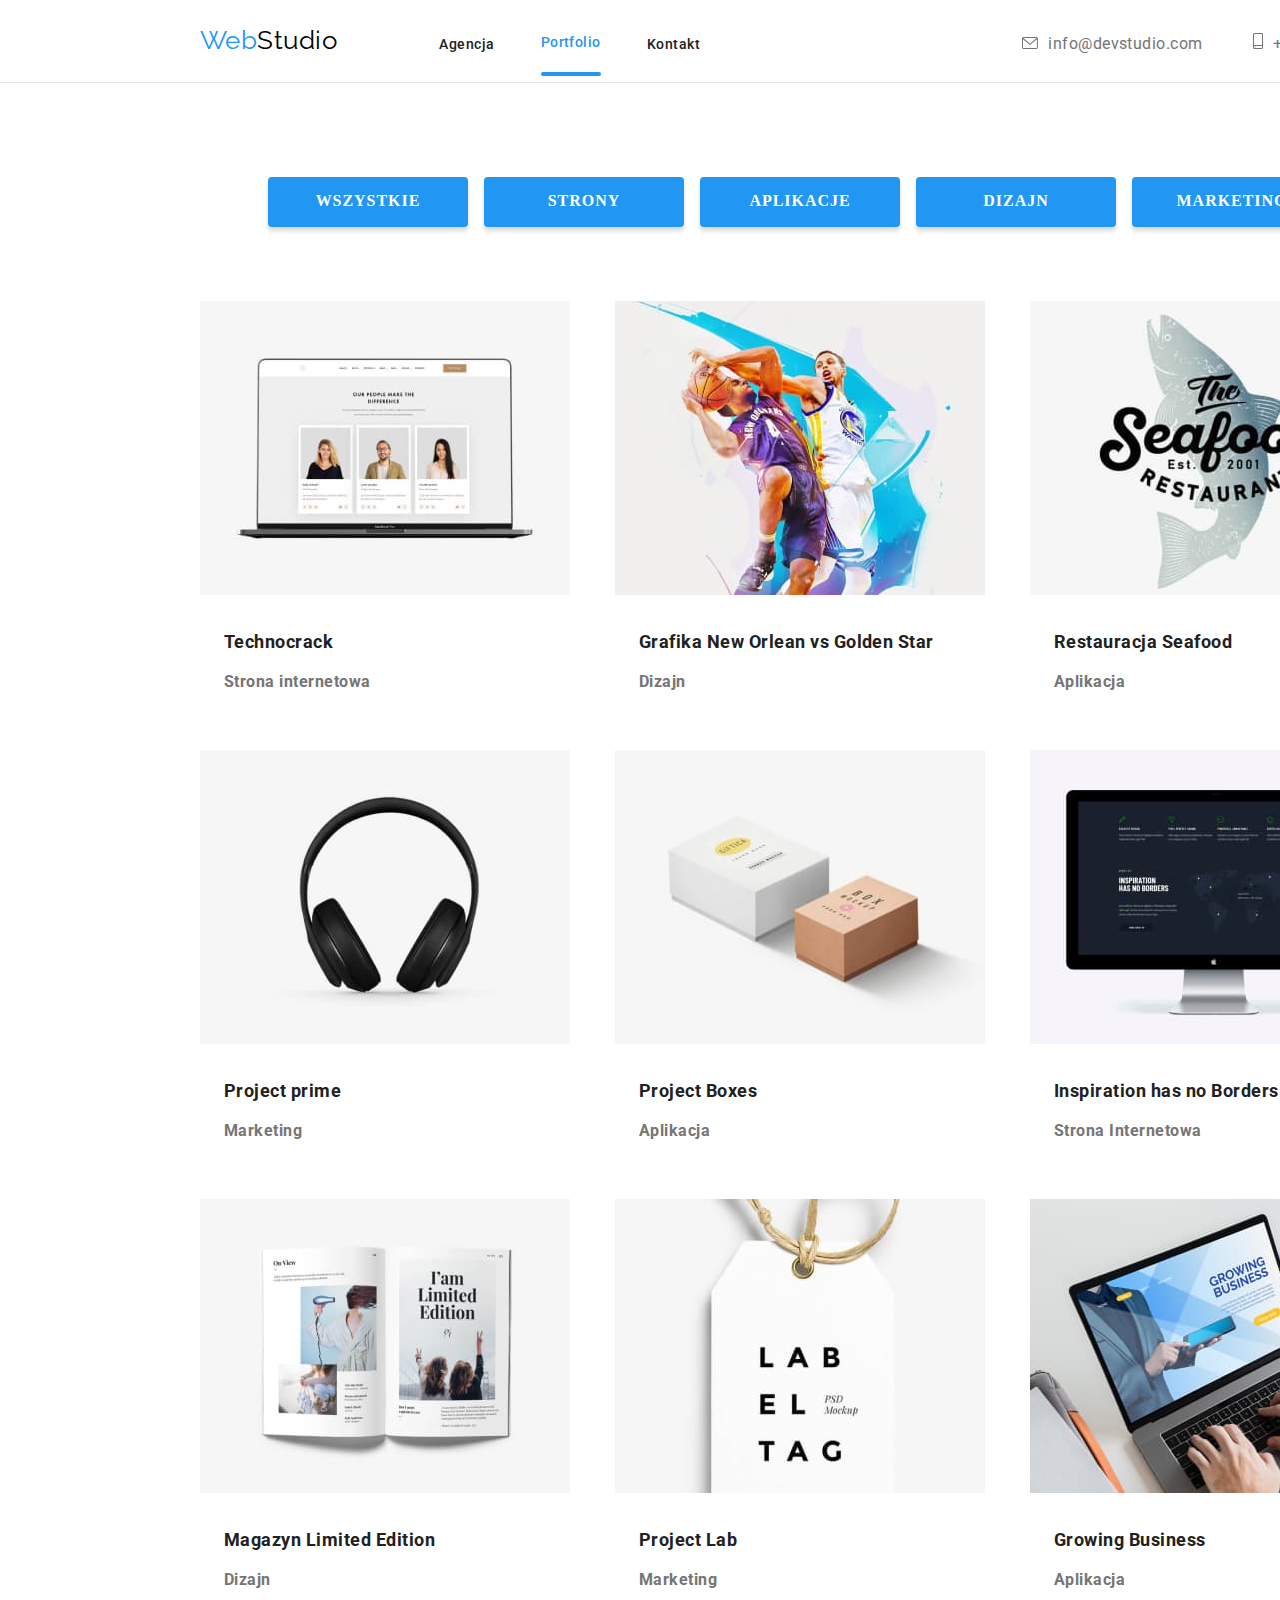
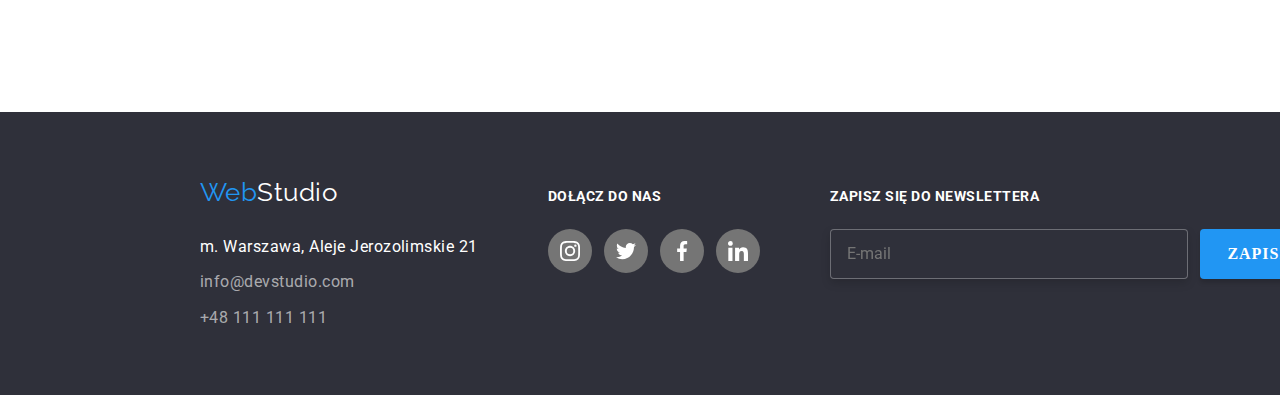
==== commit 00a4b96e: "BEM SASS rebuild project" ====
--- a/portfolio.html
+++ b/portfolio.html
@@ -64,7 +64,7 @@
       </header>
       <div class="sections__container">
         <main>
-          <div class="section__space-top">
+          <div class="section__space-top section__space-bottom">
             <ul class="buttons__box">
               <li>
                 <button class="button button__text" type="button">
@@ -89,9 +89,9 @@
               </li>
             </ul>
 
-            <ul class="section__portfolio__box">
-              <li class="description-project">
-                <div class="description-project-hidden">
+            <ul class="section__portfolio__box card">
+              <li class="card__item">
+                <div class="card--hidden">
                   <p>
                     Technocrack jest popularną platformą wykorzystywaną do
                     rozpowszechniania koronawirusa. Firmy wykorzystują tę
@@ -107,12 +107,12 @@
                   height="294"
                 />
               
-                <p>Technocrack</p>
-                <p class="description-project-app">Strona internetowa</p>
-
-              </li>
-              <li class="description-project">
-                <div class="description-project-hidden">
+                <h3>Technocrack</h3>
+                <h4>Strona internetowa</h4>
+
+              </li>
+              <li class="card__item">
+                <div class="card--hidden">
                   <p>
                     Technocrack jest popularną platformą wykorzystywaną do
                     rozpowszechniania koronawirusa. Firmy wykorzystują tę
@@ -127,11 +127,11 @@
                   height="294"
                 />
 
-                <p>Grafika New Orlean vs Golden Star</p>
-                <p class="description-project-app">Dizajn</p>
-              </li>
-              <li class="description-project">
-                <div class="description-project-hidden">
+                <h3>Grafika New Orlean vs Golden Star</h3>
+                <h4>Dizajn</h4>
+              </li>
+              <li class="card__item">
+                <div class="card--hidden">
                   <p>
                     Technocrack jest popularną platformą wykorzystywaną do
                     rozpowszechniania koronawirusa. Firmy wykorzystują tę
@@ -146,11 +146,11 @@
                   height="294"
                 />
 
-                <p>Restauracja Seafood</p>
-                <p class="description-project-app">Aplikacja</p>
-              </li>
-              <li class="description-project">
-                <div class="description-project-hidden">
+                <h3>Restauracja Seafood</h3>
+                <h4>Aplikacja</h4>
+              </li>
+              <li class="card__item">
+                <div class="card--hidden">
                   <p>
                     Technocrack jest popularną platformą wykorzystywaną do
                     rozpowszechniania koronawirusa. Firmy wykorzystują tę
@@ -165,11 +165,11 @@
                   height="294"
                 />
 
-                <p>Project prime</p>
-                <p class="description-project-app">Marketing</p>
-              </li>
-              <li class="description-project">
-                <div class="description-project-hidden">
+                <h3>Project prime</h3>
+                <h4>Marketing</h4>
+              </li>
+              <li class="card__item">
+                <div class="card--hidden">
                   <p>
                     Technocrack jest popularną platformą wykorzystywaną do
                     rozpowszechniania koronawirusa. Firmy wykorzystują tę
@@ -184,11 +184,11 @@
                   height="294"
                 />
 
-                <p>Project Boxes</p>
-                <p class="description-project-app">Aplikacja</p>
-              </li>
-              <li class="description-project">
-                <div class="description-project-hidden">
+                <h3>Project Boxes</h3>
+                <h4>Aplikacja</h4>
+              </li>
+              <li class="card__item">
+                <div class="card--hidden">
                   <p>
                     Technocrack jest popularną platformą wykorzystywaną do
                     rozpowszechniania koronawirusa. Firmy wykorzystują tę
@@ -203,11 +203,11 @@
                   height="294"
                 />
 
-                <p>Inspiration has no Borders</p>
-                <p class="description-project-app">Strona Internetowa</p>
-              </li>
-              <li class="description-project">
-                <div class="description-project-hidden">
+                <h3>Inspiration has no Borders</h3>
+                <h4>Strona Internetowa</h4>
+              </li>
+              <li class="card__item">
+                <div class="card--hidden">
                   <p>
                     Technocrack jest popularną platformą wykorzystywaną do
                     rozpowszechniania koronawirusa. Firmy wykorzystują tę
@@ -222,11 +222,11 @@
                   height="294"
                 />
 
-                <p>Magazyn Limited Edition</p>
-                <p class="description-project-app">Dizajn</p>
-              </li>
-              <li class="description-project">
-                <div class="description-project-hidden">
+                <h3>Magazyn Limited Edition</h3>
+                <h4>Dizajn</h4>
+              </li>
+              <li class="card__item">
+                <div class="card--hidden">
                   <p>
                     Technocrack jest popularną platformą wykorzystywaną do
                     rozpowszechniania koronawirusa. Firmy wykorzystują tę
@@ -241,11 +241,11 @@
                   height="294"
                 />
 
-                <p>Project Lab</p>
-                <p class="description-project-app">Marketing</p>
-              </li>
-              <li class="description-project">
-                <div class="description-project-hidden">
+                <h3>Project Lab</h3>
+                <h4>Marketing</h4>
+              </li>
+              <li class="card__item">
+                <div class="card--hidden">
                   <p>
                     Technocrack jest popularną platformą wykorzystywaną do
                     rozpowszechniania koronawirusa. Firmy wykorzystują tę
@@ -260,8 +260,8 @@
                   height="294"
                 />
 
-                <p>Growing Business</p>
-                <p class="description-project-app">Aplikacja</p>
+                <h3>Growing Business</h3>
+                <h4>Aplikacja</h4>
               </li>
             </ul>
           </div>
--- a/css/main.min.css
+++ b/css/main.min.css
@@ -1 +1 @@
-.banner{text-align:center;background:var(--dark-color);background:url("../images/banner/banner.jpg") no-repeat 50% 50%/cover}.banner__gradient{background-color:var(--banner-background);padding:200px}.banner__gradient h1{font-weight:900;font-size:44px;line-height:1.36;letter-spacing:.06em;text-transform:uppercase;color:var(--white-color);width:617px;margin:0 auto}.banner__button{margin-top:30px;background:var(--blue-color);border:2px solid var(--blue-color);border-radius:4px;-webkit-box-shadow:0px 4px 4px rgba(0,0,0,.25);box-shadow:0px 4px 4px rgba(0,0,0,.25);padding:10px 41px;-webkit-transition:var(--transition);transition:var(--transition)}.banner__button:focus,.banner__button:hover{-webkit-transition:var(--transition);transition:var(--transition);-webkit-transform:scale(1.1);transform:scale(1.1)}.banner__button__text{text-align:center;text-transform:uppercase;color:var(--white-color);font-weight:700;line-height:1.8;letter-spacing:.06em}.card__person{background:var(--white-color)}.card__person p{font-weight:500;text-align:center;letter-spacing:.03em;line-height:1.8}.card__person--border{-webkit-box-shadow:0 1px 4px rgba(0,0,0,.12),0 1px 1px rgba(0,0,0,.14),0 2px 1px rgba(0,0,0,.2);box-shadow:0 1px 4px rgba(0,0,0,.12),0 1px 1px rgba(0,0,0,.14),0 2px 1px rgba(0,0,0,.2);border-bottom-left-radius:4px;border-bottom-right-radius:4px;padding-bottom:30px}.card__text--color{color:var(--gray-color)}.buttons__box{display:-webkit-box;display:-ms-flexbox;display:flex;-webkit-box-pack:center;-ms-flex-pack:center;justify-content:center;-webkit-box-align:center;-ms-flex-align:center;align-items:center;gap:16px;margin-bottom:34px}.button{background:var(--light-gray-color);border:var(--light-gray-color);border-radius:4px}.button:focus,.button:hover{background:var(--blue-color);color:var(--white-color);border:var(--blue-color);border-radius:4px;text-shadow:0px 4px 4px rgba(0,0,0,.25);-webkit-box-shadow:0 1px 1px rgba(0,0,0,.12),0 4px 4px rgba(0,0,0,.06),1px 4px 6px rgba(0,0,0,.16);box-shadow:0 1px 1px rgba(0,0,0,.12),0 4px 4px rgba(0,0,0,.06),1px 4px 6px rgba(0,0,0,.16);-webkit-transition:var(--transition);transition:var(--transition)}.button__text{font-style:medium;font-weight:500;line-height:1.39;display:inline;text-align:center;letter-spacing:.03em;padding:6px 22px}.section__portfolio__box{display:-webkit-box;display:-ms-flexbox;display:flex;-ms-flex-wrap:wrap;flex-wrap:wrap;-webkit-box-pack:justify;-ms-flex-pack:justify;justify-content:space-between}.section__portfolio__box li{position:relative;font-weight:700;font-size:18px;line-height:3.1;text-align:Left;vertical-align:Top;margin-top:15px;margin-bottom:30px;overflow:hidden;z-index:2}.description-project-app{font-size:16px;line-height:2.5;color:var(--gray-color);padding-bottom:20px}.description-project-hidden{color:var(--white-color);background-color:var(--blue-transparent-background);font-size:18px;font-weight:400;line-height:1.55;letter-spacing:.03em;position:absolute;margin:0 auto;padding:50px 25px 50px 20px;-webkit-transform:translateY(100%);transform:translateY(100%);-webkit-transition:var(--transition);transition:var(--transition);z-index:0;visibility:hidden}.description-project-hidden p{padding-left:24px;background:var(--white-color);position:relative;z-index:2}.group-portfolio li:hover .description-project-hidden,.group-portfolio li:focus .description-project-hidden{-webkit-transform:translateY(0%);transform:translateY(0%);visibility:visible}.group-portfolio li:hover{-webkit-box-shadow:0 1px 1px rgba(0,0,0,.12),0 4px 4px rgba(0,0,0,.06),1px 4px 6px rgba(0,0,0,.16);box-shadow:0 1px 1px rgba(0,0,0,.12),0 4px 4px rgba(0,0,0,.06),1px 4px 6px rgba(0,0,0,.16);cursor:pointer}.header__contacts__wrapper{display:-webkit-box;display:-ms-flexbox;display:flex;-webkit-box-pack:center;-ms-flex-pack:center;justify-content:center;-webkit-box-align:center;-ms-flex-align:center;align-items:center;gap:50px}.header__link--color{color:var(--gray-color)}.header__link--color:hover{color:var(--blue-color)}.header__icon-envelope{width:16px;height:12px;margin-right:10px}.header__icon-smartphone{width:10px;height:16px;margin-right:10px}.contact--underline{position:relative}.contact--underline::after{content:"";width:0;height:4px;position:absolute;top:36px;right:0;border-radius:2px;background:var(--blue-color);-webkit-transition:width .5s,right .5s;transition:width .5s,right .5s}.contact--underline:hover::after{width:100%;left:0}.footer__address--padding{padding-top:16px}.footer__link--color-white{color:var(--white-color);line-height:2.2}.footer__link--color-gray{color:var(--light-gray-text-color);line-height:2.2}.footer-wrapper{display:-webkit-box;display:-ms-flexbox;display:flex;-webkit-box-pack:justify;-ms-flex-pack:justify;justify-content:space-between;-webkit-box-align:first baseline;-ms-flex-align:first baseline;align-items:first baseline;padding:60px 200px 60px 200px}.footer--background{background:var(--dark-color)}.header-wrapper{display:-webkit-box;display:-ms-flexbox;display:flex;-webkit-box-align:first baseline;-ms-flex-align:first baseline;align-items:first baseline;-webkit-box-pack:justify;-ms-flex-pack:justify;justify-content:space-between;padding:20px 200px 20px 200px}.header--box{border-bottom:1px solid var(--line-main-color)}.social-icons__box{display:-webkit-box;display:-ms-flexbox;display:flex;-webkit-box-pack:center;-ms-flex-pack:center;justify-content:center;-webkit-box-align:center;-ms-flex-align:center;align-items:center;gap:12px}.social-icon__box--space{padding-top:20px}.social-icons__item{border-radius:50%;text-align:center;width:44px;height:44px;padding-top:12px;cursor:pointer}.social-icons__item:focus,.social-icons__item:hover{background-color:var(--blue-color);color:var(--white-color);-webkit-transition:var(--transition);transition:var(--transition)}.social-icons__icon{width:20px;height:20px}.card__social-icon__item{color:var(--gray-color)}.footer__title{font-size:14px;font-weight:700;letter-spacing:.03em;text-transform:uppercase;color:var(--white-color)}.footer__social-icons__box{display:-webkit-box;display:-ms-flexbox;display:flex;-webkit-box-orient:vertical;-webkit-box-direction:normal;-ms-flex-direction:column;flex-direction:column;padding-bottom:40px}.footer__social-icons__item{background-color:var(--gray-color);color:var(--white-color)}.logo__link__text{font-family:"raleway",sans-serif;color:var(--blue-color);font-size:26px;letter-spacing:.03em;line-height:1.6}.logo__link__text:hover .logo__text-white,.logo__link__text:hover .logo__text-black{color:var(--blue-color);-webkit-transition:var(--transition);transition:var(--transition)}.logo--underline{position:relative}.logo--underline::after{content:"";width:0;height:4px;position:absolute;top:51px;border-radius:2px;right:0;background:var(--blue-color);-webkit-transition:width .5s,right .5s;transition:width .5s,right .5s}.logo--underline:hover::after{width:100%;left:0}.logo__text-black{color:var(--logo-black-color)}.logo__text-white{color:var(--white-color)}.backdrop{position:fixed;left:0;top:0;width:100%;height:100%;background-color:rgba(0,0,0,.2);-webkit-transition-property:opacity,scale,visibility;transition-property:opacity,scale,visibility;-webkit-transition-duration:1s;transition-duration:1s}.is-hidden{scale:0;opacity:0;visibility:hidden;pointer-events:none}.modal{position:absolute;top:50%;left:50%;-webkit-transform:translate(-50%, -50%);transform:translate(-50%, -50%);width:528px;min-height:581px;background-color:var(--white-color)}.close-btn{position:absolute;right:8px;top:8px;background-color:var(--white-color);border:1px solid rgba(0,0,0,.1);border-radius:50%;width:30px;height:30px}.close-btn svg{margin-top:4px;width:18px;height:18px}input::-webkit-input-placeholder{font-family:Roboto serif;font-size:16px;font-weight:400;line-height:1.8;letter-spacing:.03em;text-align:left}input::-moz-placeholder{font-family:Roboto serif;font-size:16px;font-weight:400;line-height:1.8;letter-spacing:.03em;text-align:left}input:-ms-input-placeholder{font-family:Roboto serif;font-size:16px;font-weight:400;line-height:1.8;letter-spacing:.03em;text-align:left}input::-ms-input-placeholder{font-family:Roboto serif;font-size:16px;font-weight:400;line-height:1.8;letter-spacing:.03em;text-align:left}input::placeholder{font-family:Roboto serif;font-size:16px;font-weight:400;line-height:1.8;letter-spacing:.03em;text-align:left}.modal-title{font-family:Roboto serif;font-size:20px;font-weight:700;line-height:1.2;letter-spacing:.03em;text-align:center;color:var(--black-text-color);padding-bottom:2px;padding-top:2px;margin-top:40px;margin-bottom:12px}.form-element{display:-webkit-box;display:-ms-flexbox;display:flex;-webkit-box-orient:vertical;-webkit-box-direction:normal;-ms-flex-flow:column nowrap;flex-flow:column nowrap}.form-element-input{position:relative;width:448px;margin:0 auto}.input-icon{position:absolute;z-index:2;left:11px;top:39px;height:18px;width:18px;fill:var(--gray-color)}.modal-form-text{font-family:Roboto serif;font-size:12px;font-weight:400;line-height:14px;letter-spacing:.01em;text-align:left;color:var(--gray-color);padding-top:10px;padding-bottom:4px}textarea{width:448px;border:1px solid rgba(33,33,33,.2);border-radius:4px;height:120px;resize:none;padding-top:12px;padding-left:16px}textarea::-webkit-input-placeholder{font-family:Roboto serif;font-weight:400;font-size:12px;line-height:1.2;color:rgba(117,117,117,.5)}textarea::-moz-placeholder{font-family:Roboto serif;font-weight:400;font-size:12px;line-height:1.2;color:rgba(117,117,117,.5)}textarea:-ms-input-placeholder{font-family:Roboto serif;font-weight:400;font-size:12px;line-height:1.2;color:rgba(117,117,117,.5)}textarea::-ms-input-placeholder{font-family:Roboto serif;font-weight:400;font-size:12px;line-height:1.2;color:rgba(117,117,117,.5)}textarea::placeholder{font-family:Roboto serif;font-weight:400;font-size:12px;line-height:1.2;color:rgba(117,117,117,.5)}.modal-checkbox{display:-webkit-box;display:-ms-flexbox;display:flex;-webkit-box-align:center;-ms-flex-align:center;align-items:center;margin-top:20px;margin-bottom:30px}.modal-checkbox input{opacity:0;cursor:pointer;height:0;width:0}.checkmark{height:15px;width:16px;background-color:var(--white-color);border:2px solid #000;position:absolute;left:63px;cursor:pointer;border-radius:2px}.modal-checkbox-icon{height:15px;width:16px;visibility:hidden}.modal-checkbox input:checked~.checkmark .modal-checkbox-icon{background-color:var(--blue-color);border:none;border-radius:2px;visibility:visible;position:absolute;top:-2px;left:-2px}.modal-checkbox input:checked~.checkmark{border:2px solid var(--white-color)}.modal-checkbox-text{font-family:Roboto serif;font-weight:400;font-size:14px;line-height:2;letter-spacing:.03em;color:var(--gray-color);padding-left:88px;cursor:default}.modal-checkbox-link{color:var(--blue-color);text-decoration:underline;cursor:pointer}.modal-form-box{width:448px;border:1px solid rgba(33,33,33,.2);border-radius:4px;height:40px;position:relative;padding-left:42px;-webkit-box-sizing:border-box;box-sizing:border-box}.modal-form-box:focus+.input-icon,.modal-form-box:active+.input-icon,.modal-form-textarea:focus,.modal-form-textarea:active,.modal-form-box:active,.modal-form-box:focus{fill:var(--blue-color);border-color:var(--blue-color);outline:none;-webkit-transition:var(--transition);transition:var(--transition)}.modal-form-button{width:200px;height:50px;margin-bottom:40px;background:var(--blue-color);-webkit-box-shadow:0 4px 4px rgba(0,0,0,.15);box-shadow:0 4px 4px rgba(0,0,0,.15);border:none;border-radius:4px;font-family:Roboto serif;font-weight:700;font-size:16px;line-height:1.8;cursor:pointer;text-align:center;letter-spacing:.06em;color:var(--white-color);-webkit-transition:var(--transition);transition:var(--transition)}.modal-form-button:hover{-webkit-transform:scale(1.1);transform:scale(1.1)}.modal-button-position{display:-webkit-box;display:-ms-flexbox;display:flex;-webkit-box-pack:center;-ms-flex-pack:center;justify-content:center}.nav{display:-webkit-box;display:-ms-flexbox;display:flex;-webkit-box-pack:justify;-ms-flex-pack:justify;justify-content:space-between;-webkit-box-align:center;-ms-flex-align:center;align-items:center;gap:46px}.nav__link__text{font-style:medium;font-weight:500;font-size:14px;line-height:1.6;letter-spacing:.02em;color:var(--black-text-color)}.nav__text--side-active{color:var(--blue-color)}.nav__text--side-active:after{display:block;content:"";position:relative;width:100%;height:4px;top:15px;border-radius:2px;background:var(--blue-color);-webkit-transition:var(--transition);transition:var(--transition)}.nav__text--underline{position:relative}.nav__text--underline::after{content:"";width:0;height:4px;position:absolute;top:33px;right:0;border-radius:2px;background:var(--blue-color);-webkit-transition:width .5s,right .5s;transition:width .5s,right .5s}.nav__text--underline:hover::after{width:100%;left:0}.nav-position{padding-right:220px}.our-strengths__icon{margin-bottom:30px;background-color:var(--light-gray-color);border-radius:4px;text-align:center;padding:25px 0px 25px 0px}.our-strengths__icon svg{width:70px;height:70px;cursor:auto}.our-strengths h5{font-weight:700;font-size:14px;letter-spacing:.03em;text-transform:uppercase;line-height:3}.our-strengths p{font-size:14px;line-height:1.46;letter-spacing:.03em;color:var(--gray-color)}.customers svg{width:106px;height:60px}.customers li{color:var(--gray-color);cursor:pointer}.customers li:hover,.customers li:focus{color:var(--blue-color);border:1px solid var(--blue-color);-webkit-transition:var(--transition);transition:var(--transition)}.customer__icon--border{-webkit-box-sizing:border-box;box-sizing:border-box;width:170px;height:92px;border:1px solid var(--gray-color);border-radius:4px;display:-webkit-box;display:-ms-flexbox;display:flex;-webkit-box-pack:center;-ms-flex-pack:center;justify-content:center;-webkit-box-align:center;-ms-flex-align:center;align-items:center}.our-job__background{position:absolute;color:var(--white-color);background-color:var(--grey-transparent-background);width:100%;bottom:0}.our-job__background p{text-transform:uppercase;font-size:14px;font-weight:700;text-align:center;padding:27px}.our-job__item{position:relative}.our-team__wrapper--background{background:var(--bg-team-white-color);width:1600px}.footer__newsletter__box{padding-bottom:40px;display:-webkit-box;display:-ms-flexbox;display:flex;-webkit-box-orient:vertical;-webkit-box-direction:normal;-ms-flex-direction:column;flex-direction:column;gap:20px}.footer__title{font-size:14px;font-weight:700;letter-spacing:.03em;text-transform:uppercase;color:var(--white-color)}.newsletter__input{height:50px;width:358px;border:1px solid rgba(255,255,255,.3);border-radius:4px;background-color:var(--dark-color);-webkit-filter:drop-shadow(0 4px 4px rgba(0, 0, 0, 0.15));filter:drop-shadow(0 4px 4px rgba(0, 0, 0, 0.15));padding-left:16px;color:var(--white-color)}.newsletter__button{height:50px;width:200px;border:none;border-radius:4px;background-color:var(--blue-color);-webkit-box-shadow:0 4px 4px rgba(0,0,0,.15);box-shadow:0 4px 4px rgba(0,0,0,.15);cursor:pointer;display:-webkit-box;display:-ms-flexbox;display:flex;-webkit-box-pack:center;-ms-flex-pack:center;justify-content:center;-webkit-box-align:center;-ms-flex-align:center;align-items:center;gap:24px;-webkit-transition:var(--transition);transition:var(--transition)}.newsletter__button__text{color:var(--white-color);font-family:Roboto serif;text-transform:uppercase;font-size:16px;font-weight:700;letter-spacing:.06em}.newsletter__button:hover{-webkit-transform:scale(1.1);transform:scale(1.1)}.item__flex{display:-webkit-box;display:-ms-flexbox;display:flex;-webkit-box-pack:center;-ms-flex-pack:center;justify-content:center;-webkit-box-align:center;-ms-flex-align:center;align-items:center;gap:12px}.newsletter__icon-send{color:var(--white-color);height:24px;width:24px}*{margin:0;padding:0}a:hover,a:focus{color:var(--blue-color)}a:link{text-decoration:none;-webkit-transition:var(--transition);transition:var(--transition)}ul{list-style:none}address{font-style:normal}button{cursor:pointer}.page-wrapper{width:1600px;margin:0px auto}.sections__container{width:1200px;margin:0px auto}.section__flex{display:-webkit-box;display:-ms-flexbox;display:flex;-webkit-box-pack:justify;-ms-flex-pack:justify;justify-content:space-between;-webkit-box-align:baseline;-ms-flex-align:baseline;align-items:baseline;gap:30px}.section__space-top{padding-top:94px}.section__space-bottom{padding-bottom:94px}.icon{display:inline-block;stroke-width:0;stroke:currentColor;fill:currentColor}:root{--black-text-color: #212121;--white-color: #ffffff;--gray-color: #757575;--dark-color: #2f303a;--blue-color: #2196f3;--line-main-color: #e5e5e5;--light-gray-color: #f5f4f5;--logo-black-color: #000000;--bg-team-white-color: #f4f5fa;--light-gray-text-color: rgba(255, 255, 255, 0.6);--banner-background: rgba(47, 48, 58, 0.4);--grey-transparent-background: rgba(47, 48, 58, 0.8);--transition: transform 250ms var(--cubic-bezier), background-color 250ms var(--cubic-bezier), border-color 250ms var(--cubic-bezier), visibility 250ms var(--cubic-bezier);--cubic-bezier: cubic-bezier(0.4, 0, 0.2, 1);--blue-transparent-background: #2196f3e6}body{font-family:"roboto",sans-serif;font-weight:400;font-size:16px;background:var(--white-color);color:var(--black-text-color)}h2{font-weight:700;font-size:36px;text-align:center;letter-spacing:.03em;margin-bottom:50px}/*# sourceMappingURL=main.min.css.map */+.banner{text-align:center;background:var(--dark-color);background:url("../images/banner/banner.jpg") no-repeat 50% 50%/cover}.banner__gradient{background-color:var(--banner-background);padding:200px}.banner__gradient h1{font-weight:900;font-size:44px;line-height:1.36;letter-spacing:.06em;text-transform:uppercase;color:var(--white-color);width:617px;margin:0 auto}.banner__button{margin-top:30px;background:var(--blue-color);border:2px solid var(--blue-color);border-radius:4px;-webkit-box-shadow:0px 4px 4px rgba(0,0,0,.25);box-shadow:0px 4px 4px rgba(0,0,0,.25);padding:10px 41px;-webkit-transition:var(--transition);transition:var(--transition)}.banner__button:focus,.banner__button:hover{-webkit-transition:var(--transition);transition:var(--transition);-webkit-transform:scale(1.1);transform:scale(1.1)}.banner__button__text{text-align:center;text-transform:uppercase;color:var(--white-color);font-weight:700;letter-spacing:.06em}.card__person{background:var(--white-color)}.card__person p{font-weight:500;text-align:center;letter-spacing:.03em}.card__person--border{-webkit-box-shadow:0 1px 4px rgba(0,0,0,.12),0 1px 1px rgba(0,0,0,.14),0 2px 1px rgba(0,0,0,.2);box-shadow:0 1px 4px rgba(0,0,0,.12),0 1px 1px rgba(0,0,0,.14),0 2px 1px rgba(0,0,0,.2);border-bottom-left-radius:4px;border-bottom-right-radius:4px;padding-bottom:30px}.card__text--color{color:var(--gray-color)}.buttons__box{display:-webkit-box;display:-ms-flexbox;display:flex;-webkit-box-pack:center;-ms-flex-pack:center;justify-content:center;-webkit-box-align:center;-ms-flex-align:center;align-items:center;gap:16px;margin-bottom:34px}.button{background:var(--light-gray-color);border:var(--light-gray-color);border-radius:4px}.button:focus,.button:hover{background:var(--blue-color);color:var(--white-color);border:var(--blue-color);border-radius:4px;text-shadow:0px 4px 4px rgba(0,0,0,.25);-webkit-box-shadow:0 1px 1px rgba(0,0,0,.12),0 4px 4px rgba(0,0,0,.06),1px 4px 6px rgba(0,0,0,.16);box-shadow:0 1px 1px rgba(0,0,0,.12),0 4px 4px rgba(0,0,0,.06),1px 4px 6px rgba(0,0,0,.16);-webkit-transition:var(--transition);transition:var(--transition)}.button__text{font-weight:500;line-height:1.39;display:inline;text-align:center;padding:6px 22px}.section__portfolio__box{display:-webkit-box;display:-ms-flexbox;display:flex;-ms-flex-wrap:wrap;flex-wrap:wrap;-webkit-box-pack:justify;-ms-flex-pack:justify;justify-content:space-between;gap:30px}.card h3{position:relative;font-weight:700;font-size:18px;line-height:2;padding:20px 0px 4px 24px;background:var(--white-color);position:relative}.card h4{line-height:2.2;color:var(--gray-color);padding-left:24px;padding-bottom:20px;background:var(--white-color);position:relative}.card__item{position:relative;overflow:hidden}.card__item:hover{-webkit-box-shadow:0 1px 1px rgba(0,0,0,.12),0 4px 4px rgba(0,0,0,.06),1px 4px 6px rgba(0,0,0,.16);box-shadow:0 1px 1px rgba(0,0,0,.12),0 4px 4px rgba(0,0,0,.06),1px 4px 6px rgba(0,0,0,.16);cursor:pointer}.card--hidden{background-color:var(--blue-transparent-background);position:absolute;margin:0 auto;padding:60px 25px 50px 20px;-webkit-transition:var(--transition);transition:var(--transition);-webkit-transform:translateY(100%);transform:translateY(100%)}.card--hidden p{font-size:18px;line-height:1.55;padding-left:24px;color:var(--white-color)}.card__item:hover .card--hidden,.card__item:focus .card--hidden{-webkit-transform:translateY(0%);transform:translateY(0%)}.header__contacts__wrapper{display:-webkit-box;display:-ms-flexbox;display:flex;-webkit-box-pack:center;-ms-flex-pack:center;justify-content:center;-webkit-box-align:center;-ms-flex-align:center;align-items:center;gap:50px}.header__link--color{color:var(--gray-color)}.header__link--color:hover{color:var(--blue-color)}.header__icon-envelope{width:16px;height:12px;margin-right:10px}.header__icon-smartphone{width:10px;height:16px;margin-right:10px}.contact--underline{position:relative}.contact--underline::after{content:"";width:0;height:4px;position:absolute;top:36px;right:0;border-radius:2px;background:var(--blue-color);-webkit-transition:width .5s,right .5s;transition:width .5s,right .5s}.contact--underline:hover::after{width:100%;left:0}.footer__address--padding{padding-top:16px}.footer__link--color-white{color:var(--white-color);line-height:2.2}.footer__link--color-gray{color:var(--light-gray-text-color);line-height:2.2}.footer-wrapper{display:-webkit-box;display:-ms-flexbox;display:flex;-webkit-box-pack:justify;-ms-flex-pack:justify;justify-content:space-between;-webkit-box-align:first baseline;-ms-flex-align:first baseline;align-items:first baseline;padding:60px 200px 60px 200px}.footer--background{background:var(--dark-color)}.header-wrapper{display:-webkit-box;display:-ms-flexbox;display:flex;-webkit-box-align:first baseline;-ms-flex-align:first baseline;align-items:first baseline;-webkit-box-pack:justify;-ms-flex-pack:justify;justify-content:space-between;padding:20px 200px 20px 200px}.header--box{border-bottom:1px solid var(--line-main-color)}.social-icons__box{display:-webkit-box;display:-ms-flexbox;display:flex;-webkit-box-pack:center;-ms-flex-pack:center;justify-content:center;-webkit-box-align:center;-ms-flex-align:center;align-items:center;gap:12px}.social-icon__box--space{padding-top:20px}.social-icons__item{border-radius:50%;text-align:center;width:44px;height:44px;padding-top:12px;cursor:pointer}.social-icons__item:focus,.social-icons__item:hover{background-color:var(--blue-color);color:var(--white-color);-webkit-transition:var(--transition);transition:var(--transition)}.social-icons__icon{width:20px;height:20px}.card__social-icon__item{color:var(--gray-color)}.footer__title{font-size:14px;font-weight:700;text-transform:uppercase;color:var(--white-color)}.footer__social-icons__box{display:-webkit-box;display:-ms-flexbox;display:flex;-webkit-box-orient:vertical;-webkit-box-direction:normal;-ms-flex-direction:column;flex-direction:column;padding-bottom:40px}.footer__social-icons__item{background-color:var(--gray-color);color:var(--white-color)}.logo__link__text{font-family:"raleway",sans-serif;color:var(--blue-color);font-size:26px;line-height:1.6}.logo__link__text:hover .logo__text-white,.logo__link__text:hover .logo__text-black{color:var(--blue-color);-webkit-transition:var(--transition);transition:var(--transition)}.logo__text-black{color:var(--logo-black-color)}.logo__text-white{color:var(--white-color)}.logo--underline{position:relative}.logo--underline::after{content:"";width:0;height:4px;position:absolute;top:51px;border-radius:2px;right:0;background:var(--blue-color);-webkit-transition:width .5s,right .5s;transition:width .5s,right .5s}.logo--underline:hover::after{width:100%;left:0}.backdrop{position:fixed;left:0;top:0;width:100%;height:100%;background-color:rgba(0,0,0,.2);-webkit-transition-property:opacity,scale,visibility;transition-property:opacity,scale,visibility;-webkit-transition-duration:1s;transition-duration:1s}.is-hidden{scale:0;opacity:0;visibility:hidden;pointer-events:none}.modal{position:absolute;top:50%;left:50%;-webkit-transform:translate(-50%, -50%);transform:translate(-50%, -50%);width:528px;min-height:581px;background-color:var(--white-color)}.modal h2{font-size:20px;font-weight:700;text-align:center;color:var(--black-text-color)}.title__position{padding-bottom:2px;padding-top:2px;margin-top:40px;margin-bottom:12px}.close-button{position:absolute;right:8px;top:8px;background-color:var(--white-color);border:1px solid rgba(0,0,0,.1);border-radius:50%;width:30px;height:30px}.close-button svg{margin-top:4px;width:18px;height:18px}.form__column{display:-webkit-box;display:-ms-flexbox;display:flex;-webkit-box-orient:vertical;-webkit-box-direction:normal;-ms-flex-direction:column;flex-direction:column;-webkit-box-align:center;-ms-flex-align:center;align-items:center}.label{position:relative;width:448px}.label span{color:var(--gray-color)}.input__icon{position:absolute;left:10px;top:40px;height:18px;width:18px;fill:var(--gray-color)}textarea{width:448px;border:1px solid rgba(33,33,33,.2);border-radius:4px;height:120px;resize:none;padding-top:12px;padding-left:16px}textarea::-webkit-input-placeholder{font-size:12px;line-height:1.2;color:rgba(117,117,117,.5)}textarea::-moz-placeholder{font-size:12px;line-height:1.2;color:rgba(117,117,117,.5)}textarea:-ms-input-placeholder{font-size:12px;line-height:1.2;color:rgba(117,117,117,.5)}textarea::-ms-input-placeholder{font-size:12px;line-height:1.2;color:rgba(117,117,117,.5)}textarea::placeholder{font-size:12px;line-height:1.2;color:rgba(117,117,117,.5)}.checkbox{display:-webkit-box;display:-ms-flexbox;display:flex;-webkit-box-align:center;-ms-flex-align:center;align-items:center;-webkit-box-pack:start;-ms-flex-pack:start;justify-content:flex-start;margin-top:20px;margin-bottom:30px}.checkbox input{opacity:0;height:0;width:0}.checkmark{height:14px;width:14px;border:2px solid var(--gray-color);position:absolute;border-radius:2px}.checkbox__icon{height:15px;width:15px;visibility:hidden}.checkbox input:checked~.checkmark .checkbox__icon{background-color:var(--blue-color);border:2px solid var(--blue-color);border-radius:2px;visibility:visible;position:absolute;margin-top:-2px;margin-left:-2px}.checkbox__text{font-size:14px;color:var(--gray-color);padding-left:20px}.checkbox__link{color:var(--blue-color)}.checkbox__link:hover,.checkbox__link:focus{text-decoration:underline}.form__box{width:448px;border:1px solid rgba(33,33,33,.2);border-radius:4px;height:40px;position:relative;padding-left:40px;-webkit-box-sizing:border-box;box-sizing:border-box}.form__box:focus+.input__icon,.form__box:active+.input__icon,.form__textarea:focus,.form__textarea:active,.form__box:active,.form__box:focus{fill:var(--blue-color);border-color:var(--blue-color);outline:none;-webkit-transition:var(--transition);transition:var(--transition)}.button__position{display:-webkit-box;display:-ms-flexbox;display:flex;-webkit-box-pack:center;-ms-flex-pack:center;justify-content:center}.button{width:200px;height:50px;margin-bottom:40px;background:var(--blue-color);-webkit-box-shadow:0 4px 4px rgba(0,0,0,.15);box-shadow:0 4px 4px rgba(0,0,0,.15);border:none;border-radius:4px;-webkit-transition:var(--transition);transition:var(--transition)}.button:hover{-webkit-transform:scale(1.1);transform:scale(1.1)}.button__text{text-transform:uppercase;text-align:center;letter-spacing:.06em;font-family:Roboto serif;font-weight:700;font-size:16px;line-height:1.8;color:var(--white-color)}.nav-position{padding-right:220px}.nav{display:-webkit-box;display:-ms-flexbox;display:flex;-webkit-box-pack:justify;-ms-flex-pack:justify;justify-content:space-between;-webkit-box-align:center;-ms-flex-align:center;align-items:center;gap:46px}.nav__link__text{font-weight:500;font-size:14px;color:var(--black-text-color)}.nav__text--side-active{color:var(--blue-color)}.nav__text--side-active:after{display:block;content:"";position:relative;width:100%;height:4px;top:15px;border-radius:2px;background:var(--blue-color);-webkit-transition:var(--transition);transition:var(--transition)}.nav__text--underline{position:relative}.nav__text--underline::after{content:"";width:0;height:4px;position:absolute;top:33px;right:0;border-radius:2px;background:var(--blue-color);-webkit-transition:width .5s,right .5s;transition:width .5s,right .5s}.nav__text--underline:hover::after{width:100%;left:0}.our-strengths__icon{margin-bottom:30px;background-color:var(--light-gray-color);border-radius:4px;text-align:center;padding:25px 0px 25px 0px}.our-strengths__icon svg{width:70px;height:70px;cursor:auto}.our-strengths h5{font-weight:700;font-size:14px;text-transform:uppercase;line-height:3}.our-strengths p{font-size:14px;line-height:1.46;color:var(--gray-color)}.customers svg{width:106px;height:60px}.customers li{color:var(--gray-color);cursor:pointer}.customers li:hover,.customers li:focus{color:var(--blue-color);border:1px solid var(--blue-color);-webkit-transition:var(--transition);transition:var(--transition)}.customer__icon--border{-webkit-box-sizing:border-box;box-sizing:border-box;width:170px;height:92px;border:1px solid var(--gray-color);border-radius:4px;display:-webkit-box;display:-ms-flexbox;display:flex;-webkit-box-pack:center;-ms-flex-pack:center;justify-content:center;-webkit-box-align:center;-ms-flex-align:center;align-items:center}.our-job__background{position:absolute;color:var(--white-color);background-color:var(--grey-transparent-background);width:100%;bottom:0}.our-job__background p{text-transform:uppercase;font-size:14px;font-weight:700;text-align:center;padding:27px}.our-job__item{position:relative}.our-job__item img{float:left}.our-team__wrapper--background{background:var(--bg-team-white-color);width:1600px}.footer__newsletter__box{padding-bottom:40px;display:-webkit-box;display:-ms-flexbox;display:flex;-webkit-box-orient:vertical;-webkit-box-direction:normal;-ms-flex-direction:column;flex-direction:column;gap:20px}.footer__title{font-size:14px;font-weight:700;text-transform:uppercase;color:var(--white-color)}.newsletter__input{height:50px;width:358px;border:1px solid rgba(255,255,255,.3);border-radius:4px;background-color:var(--dark-color);-webkit-filter:drop-shadow(0 4px 4px rgba(0, 0, 0, 0.15));filter:drop-shadow(0 4px 4px rgba(0, 0, 0, 0.15));padding-left:16px;color:var(--white-color)}.newsletter__button{height:50px;width:200px;border:none;border-radius:4px;background-color:var(--blue-color);-webkit-box-shadow:0 4px 4px rgba(0,0,0,.15);box-shadow:0 4px 4px rgba(0,0,0,.15);cursor:pointer;display:-webkit-box;display:-ms-flexbox;display:flex;-webkit-box-pack:center;-ms-flex-pack:center;justify-content:center;-webkit-box-align:center;-ms-flex-align:center;align-items:center;gap:24px;-webkit-transition:var(--transition);transition:var(--transition)}.newsletter__button:hover{-webkit-transform:scale(1.1);transform:scale(1.1)}.newsletter__button__text{color:var(--white-color);font-family:Roboto serif;text-transform:uppercase;font-size:16px;font-weight:700;letter-spacing:.06em}.item__flex{display:-webkit-box;display:-ms-flexbox;display:flex;-webkit-box-pack:center;-ms-flex-pack:center;justify-content:center;-webkit-box-align:center;-ms-flex-align:center;align-items:center;gap:12px}.newsletter__icon-send{color:var(--white-color);height:24px;width:24px}*{margin:0;padding:0}a:hover,a:focus{color:var(--blue-color)}a:link{text-decoration:none;-webkit-transition:var(--transition);transition:var(--transition)}ul{list-style:none}address{font-style:normal}button{cursor:pointer}.page-wrapper{width:1600px;margin:0px auto}.sections__container{width:1200px;margin:0px auto}.section__flex{display:-webkit-box;display:-ms-flexbox;display:flex;-webkit-box-pack:justify;-ms-flex-pack:justify;justify-content:space-between;-webkit-box-align:baseline;-ms-flex-align:baseline;align-items:baseline;gap:30px}.section__space-top{padding-top:94px}.section__space-bottom{padding-bottom:94px}.icon{display:inline-block;stroke-width:0;stroke:currentColor;fill:currentColor}:root{--black-text-color: #212121;--white-color: #ffffff;--gray-color: #757575;--dark-color: #2f303a;--blue-color: #2196f3;--line-main-color: #e5e5e5;--light-gray-color: #f5f4f5;--logo-black-color: #000000;--bg-team-white-color: #f4f5fa;--light-gray-text-color: rgba(255, 255, 255, 0.6);--banner-background: rgba(47, 48, 58, 0.4);--grey-transparent-background: rgba(47, 48, 58, 0.8);--transition: transform 250ms var(--cubic-bezier), background-color 250ms var(--cubic-bezier), border-color 250ms var(--cubic-bezier), visibility 250ms var(--cubic-bezier);--cubic-bezier: cubic-bezier(0.4, 0, 0.2, 1);--blue-transparent-background: #2196f3e6}body{font-family:"roboto",sans-serif;font-weight:400;font-size:16px;background:var(--white-color);color:var(--black-text-color);line-height:1.8;letter-spacing:.03rem}h2{font-weight:700;font-size:36px;text-align:center;margin-bottom:50px}/*# sourceMappingURL=main.min.css.map */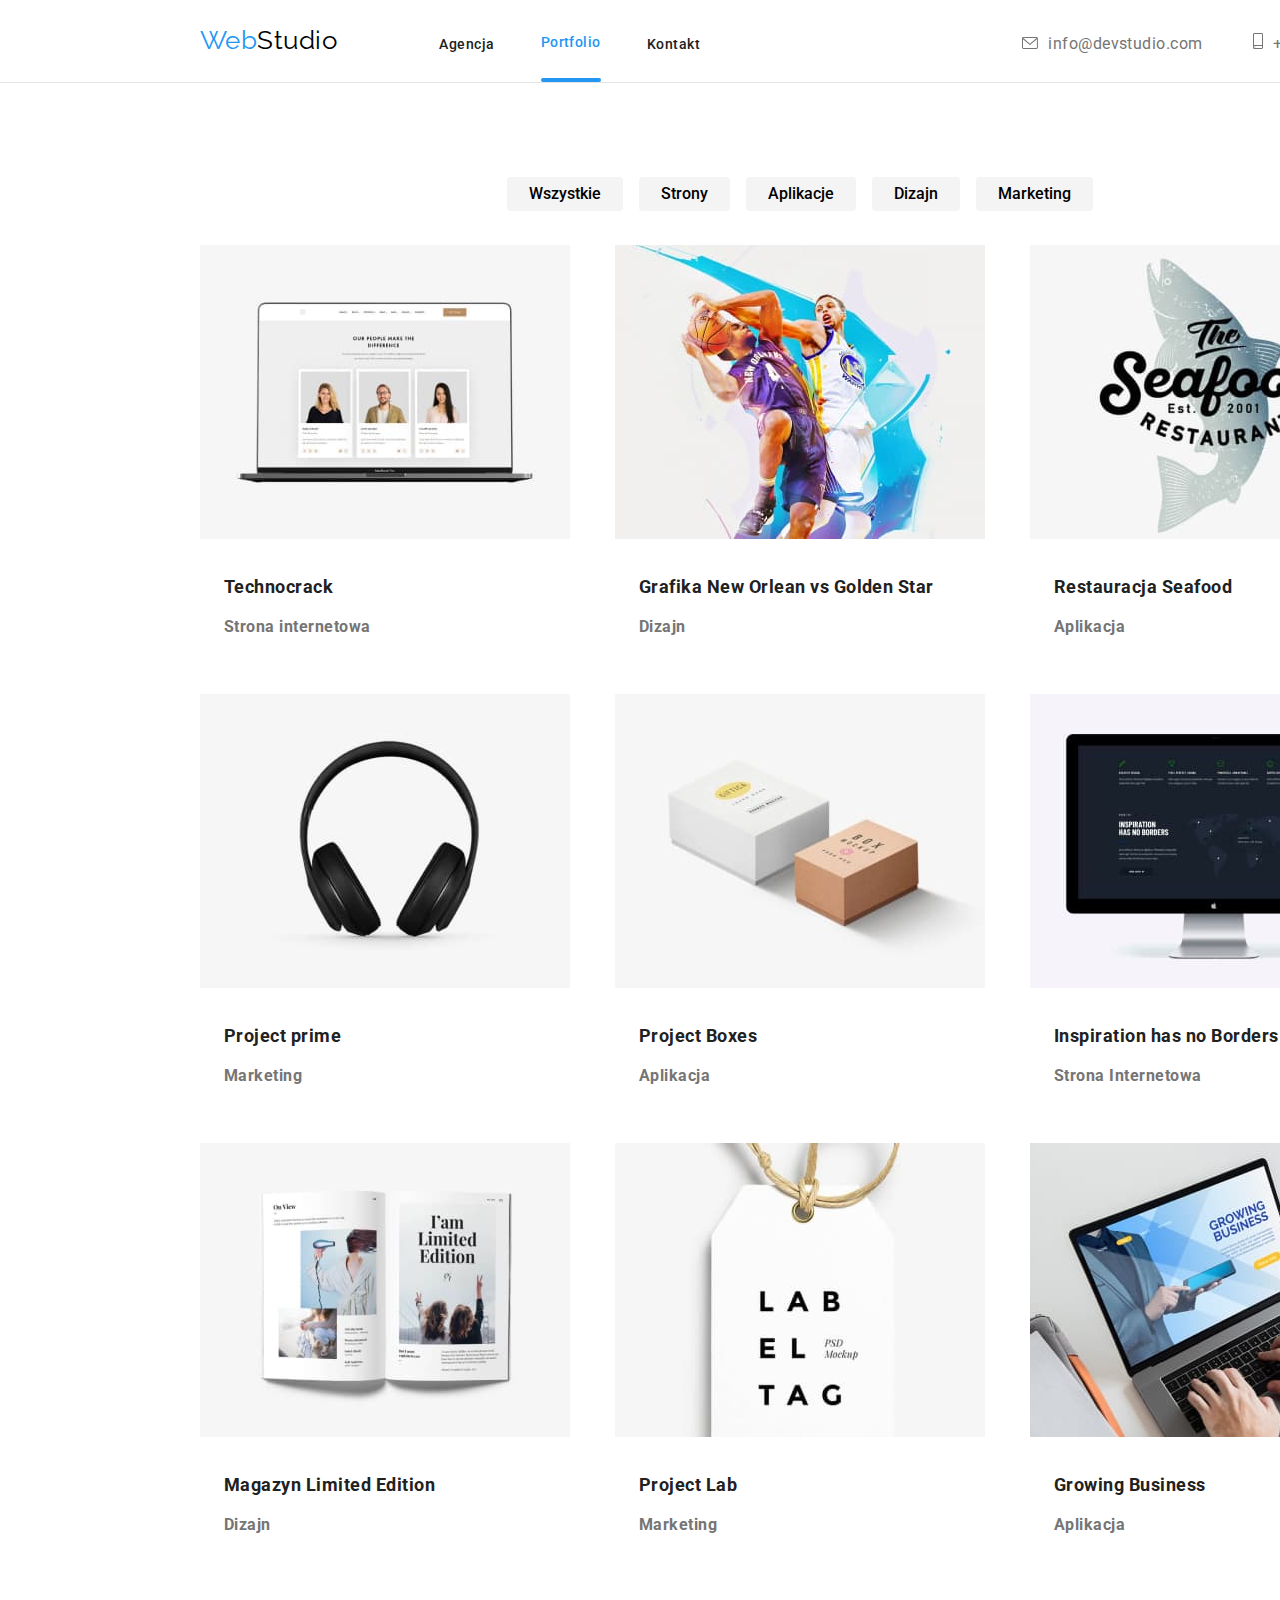
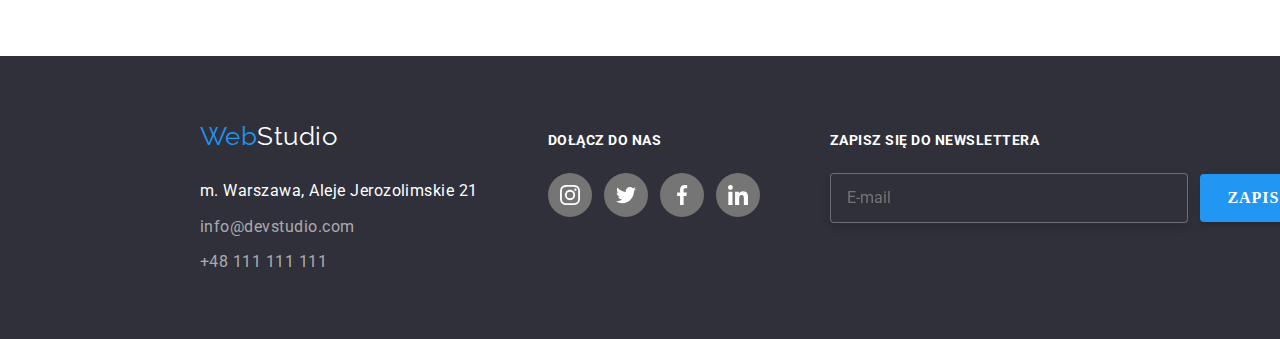
==== commit 8c91ac86: "Poprawa wg wskazowek mentora" ====
--- a/portfolio.html
+++ b/portfolio.html
@@ -65,25 +65,25 @@
       <div class="sections__container">
         <main>
           <div class="section__space-top section__space-bottom">
-            <ul class="buttons__box">
-              <li>
-                <button class="button button__text" type="button">
+            <ul class="btns__box">
+              <li>
+                <button class="btn btn__text" type="button">
                   Wszystkie
                 </button>
               </li>
               <li>
-                <button class="button button__text" type="button">Strony</button>
-              </li>
-              <li>
-                <button class="button button__text" type="button">
+                <button class="btn btn__text" type="button">Strony</button>
+              </li>
+              <li>
+                <button class="btn btn__text" type="button">
                   Aplikacje
                 </button>
               </li>
               <li>
-                <button class="button button__text" type="button">Dizajn</button>
-              </li>
-              <li>
-                <button class="button button__text" type="button">
+                <button class="btn btn__text" type="button">Dizajn</button>
+              </li>
+              <li>
+                <button class="btn btn__text" type="button">
                   Marketing
                 </button>
               </li>
--- a/css/main.min.css
+++ b/css/main.min.css
@@ -1 +1 @@
-.banner{text-align:center;background:var(--dark-color);background:url("../images/banner/banner.jpg") no-repeat 50% 50%/cover}.banner__gradient{background-color:var(--banner-background);padding:200px}.banner__gradient h1{font-weight:900;font-size:44px;line-height:1.36;letter-spacing:.06em;text-transform:uppercase;color:var(--white-color);width:617px;margin:0 auto}.banner__button{margin-top:30px;background:var(--blue-color);border:2px solid var(--blue-color);border-radius:4px;-webkit-box-shadow:0px 4px 4px rgba(0,0,0,.25);box-shadow:0px 4px 4px rgba(0,0,0,.25);padding:10px 41px;-webkit-transition:var(--transition);transition:var(--transition)}.banner__button:focus,.banner__button:hover{-webkit-transition:var(--transition);transition:var(--transition);-webkit-transform:scale(1.1);transform:scale(1.1)}.banner__button__text{text-align:center;text-transform:uppercase;color:var(--white-color);font-weight:700;letter-spacing:.06em}.card__person{background:var(--white-color)}.card__person p{font-weight:500;text-align:center;letter-spacing:.03em}.card__person--border{-webkit-box-shadow:0 1px 4px rgba(0,0,0,.12),0 1px 1px rgba(0,0,0,.14),0 2px 1px rgba(0,0,0,.2);box-shadow:0 1px 4px rgba(0,0,0,.12),0 1px 1px rgba(0,0,0,.14),0 2px 1px rgba(0,0,0,.2);border-bottom-left-radius:4px;border-bottom-right-radius:4px;padding-bottom:30px}.card__text--color{color:var(--gray-color)}.buttons__box{display:-webkit-box;display:-ms-flexbox;display:flex;-webkit-box-pack:center;-ms-flex-pack:center;justify-content:center;-webkit-box-align:center;-ms-flex-align:center;align-items:center;gap:16px;margin-bottom:34px}.button{background:var(--light-gray-color);border:var(--light-gray-color);border-radius:4px}.button:focus,.button:hover{background:var(--blue-color);color:var(--white-color);border:var(--blue-color);border-radius:4px;text-shadow:0px 4px 4px rgba(0,0,0,.25);-webkit-box-shadow:0 1px 1px rgba(0,0,0,.12),0 4px 4px rgba(0,0,0,.06),1px 4px 6px rgba(0,0,0,.16);box-shadow:0 1px 1px rgba(0,0,0,.12),0 4px 4px rgba(0,0,0,.06),1px 4px 6px rgba(0,0,0,.16);-webkit-transition:var(--transition);transition:var(--transition)}.button__text{font-weight:500;line-height:1.39;display:inline;text-align:center;padding:6px 22px}.section__portfolio__box{display:-webkit-box;display:-ms-flexbox;display:flex;-ms-flex-wrap:wrap;flex-wrap:wrap;-webkit-box-pack:justify;-ms-flex-pack:justify;justify-content:space-between;gap:30px}.card h3{position:relative;font-weight:700;font-size:18px;line-height:2;padding:20px 0px 4px 24px;background:var(--white-color);position:relative}.card h4{line-height:2.2;color:var(--gray-color);padding-left:24px;padding-bottom:20px;background:var(--white-color);position:relative}.card__item{position:relative;overflow:hidden}.card__item:hover{-webkit-box-shadow:0 1px 1px rgba(0,0,0,.12),0 4px 4px rgba(0,0,0,.06),1px 4px 6px rgba(0,0,0,.16);box-shadow:0 1px 1px rgba(0,0,0,.12),0 4px 4px rgba(0,0,0,.06),1px 4px 6px rgba(0,0,0,.16);cursor:pointer}.card--hidden{background-color:var(--blue-transparent-background);position:absolute;margin:0 auto;padding:60px 25px 50px 20px;-webkit-transition:var(--transition);transition:var(--transition);-webkit-transform:translateY(100%);transform:translateY(100%)}.card--hidden p{font-size:18px;line-height:1.55;padding-left:24px;color:var(--white-color)}.card__item:hover .card--hidden,.card__item:focus .card--hidden{-webkit-transform:translateY(0%);transform:translateY(0%)}.header__contacts__wrapper{display:-webkit-box;display:-ms-flexbox;display:flex;-webkit-box-pack:center;-ms-flex-pack:center;justify-content:center;-webkit-box-align:center;-ms-flex-align:center;align-items:center;gap:50px}.header__link--color{color:var(--gray-color)}.header__link--color:hover{color:var(--blue-color)}.header__icon-envelope{width:16px;height:12px;margin-right:10px}.header__icon-smartphone{width:10px;height:16px;margin-right:10px}.contact--underline{position:relative}.contact--underline::after{content:"";width:0;height:4px;position:absolute;top:36px;right:0;border-radius:2px;background:var(--blue-color);-webkit-transition:width .5s,right .5s;transition:width .5s,right .5s}.contact--underline:hover::after{width:100%;left:0}.footer__address--padding{padding-top:16px}.footer__link--color-white{color:var(--white-color);line-height:2.2}.footer__link--color-gray{color:var(--light-gray-text-color);line-height:2.2}.footer-wrapper{display:-webkit-box;display:-ms-flexbox;display:flex;-webkit-box-pack:justify;-ms-flex-pack:justify;justify-content:space-between;-webkit-box-align:first baseline;-ms-flex-align:first baseline;align-items:first baseline;padding:60px 200px 60px 200px}.footer--background{background:var(--dark-color)}.header-wrapper{display:-webkit-box;display:-ms-flexbox;display:flex;-webkit-box-align:first baseline;-ms-flex-align:first baseline;align-items:first baseline;-webkit-box-pack:justify;-ms-flex-pack:justify;justify-content:space-between;padding:20px 200px 20px 200px}.header--box{border-bottom:1px solid var(--line-main-color)}.social-icons__box{display:-webkit-box;display:-ms-flexbox;display:flex;-webkit-box-pack:center;-ms-flex-pack:center;justify-content:center;-webkit-box-align:center;-ms-flex-align:center;align-items:center;gap:12px}.social-icon__box--space{padding-top:20px}.social-icons__item{border-radius:50%;text-align:center;width:44px;height:44px;padding-top:12px;cursor:pointer}.social-icons__item:focus,.social-icons__item:hover{background-color:var(--blue-color);color:var(--white-color);-webkit-transition:var(--transition);transition:var(--transition)}.social-icons__icon{width:20px;height:20px}.card__social-icon__item{color:var(--gray-color)}.footer__title{font-size:14px;font-weight:700;text-transform:uppercase;color:var(--white-color)}.footer__social-icons__box{display:-webkit-box;display:-ms-flexbox;display:flex;-webkit-box-orient:vertical;-webkit-box-direction:normal;-ms-flex-direction:column;flex-direction:column;padding-bottom:40px}.footer__social-icons__item{background-color:var(--gray-color);color:var(--white-color)}.logo__link__text{font-family:"raleway",sans-serif;color:var(--blue-color);font-size:26px;line-height:1.6}.logo__link__text:hover .logo__text-white,.logo__link__text:hover .logo__text-black{color:var(--blue-color);-webkit-transition:var(--transition);transition:var(--transition)}.logo__text-black{color:var(--logo-black-color)}.logo__text-white{color:var(--white-color)}.logo--underline{position:relative}.logo--underline::after{content:"";width:0;height:4px;position:absolute;top:51px;border-radius:2px;right:0;background:var(--blue-color);-webkit-transition:width .5s,right .5s;transition:width .5s,right .5s}.logo--underline:hover::after{width:100%;left:0}.backdrop{position:fixed;left:0;top:0;width:100%;height:100%;background-color:rgba(0,0,0,.2);-webkit-transition-property:opacity,scale,visibility;transition-property:opacity,scale,visibility;-webkit-transition-duration:1s;transition-duration:1s}.is-hidden{scale:0;opacity:0;visibility:hidden;pointer-events:none}.modal{position:absolute;top:50%;left:50%;-webkit-transform:translate(-50%, -50%);transform:translate(-50%, -50%);width:528px;min-height:581px;background-color:var(--white-color)}.modal h2{font-size:20px;font-weight:700;text-align:center;color:var(--black-text-color)}.title__position{padding-bottom:2px;padding-top:2px;margin-top:40px;margin-bottom:12px}.close-button{position:absolute;right:8px;top:8px;background-color:var(--white-color);border:1px solid rgba(0,0,0,.1);border-radius:50%;width:30px;height:30px}.close-button svg{margin-top:4px;width:18px;height:18px}.form__column{display:-webkit-box;display:-ms-flexbox;display:flex;-webkit-box-orient:vertical;-webkit-box-direction:normal;-ms-flex-direction:column;flex-direction:column;-webkit-box-align:center;-ms-flex-align:center;align-items:center}.label{position:relative;width:448px}.label span{color:var(--gray-color)}.input__icon{position:absolute;left:10px;top:40px;height:18px;width:18px;fill:var(--gray-color)}textarea{width:448px;border:1px solid rgba(33,33,33,.2);border-radius:4px;height:120px;resize:none;padding-top:12px;padding-left:16px}textarea::-webkit-input-placeholder{font-size:12px;line-height:1.2;color:rgba(117,117,117,.5)}textarea::-moz-placeholder{font-size:12px;line-height:1.2;color:rgba(117,117,117,.5)}textarea:-ms-input-placeholder{font-size:12px;line-height:1.2;color:rgba(117,117,117,.5)}textarea::-ms-input-placeholder{font-size:12px;line-height:1.2;color:rgba(117,117,117,.5)}textarea::placeholder{font-size:12px;line-height:1.2;color:rgba(117,117,117,.5)}.checkbox{display:-webkit-box;display:-ms-flexbox;display:flex;-webkit-box-align:center;-ms-flex-align:center;align-items:center;-webkit-box-pack:start;-ms-flex-pack:start;justify-content:flex-start;margin-top:20px;margin-bottom:30px}.checkbox input{opacity:0;height:0;width:0}.checkmark{height:14px;width:14px;border:2px solid var(--gray-color);position:absolute;border-radius:2px}.checkbox__icon{height:15px;width:15px;visibility:hidden}.checkbox input:checked~.checkmark .checkbox__icon{background-color:var(--blue-color);border:2px solid var(--blue-color);border-radius:2px;visibility:visible;position:absolute;margin-top:-2px;margin-left:-2px}.checkbox__text{font-size:14px;color:var(--gray-color);padding-left:20px}.checkbox__link{color:var(--blue-color)}.checkbox__link:hover,.checkbox__link:focus{text-decoration:underline}.form__box{width:448px;border:1px solid rgba(33,33,33,.2);border-radius:4px;height:40px;position:relative;padding-left:40px;-webkit-box-sizing:border-box;box-sizing:border-box}.form__box:focus+.input__icon,.form__box:active+.input__icon,.form__textarea:focus,.form__textarea:active,.form__box:active,.form__box:focus{fill:var(--blue-color);border-color:var(--blue-color);outline:none;-webkit-transition:var(--transition);transition:var(--transition)}.button__position{display:-webkit-box;display:-ms-flexbox;display:flex;-webkit-box-pack:center;-ms-flex-pack:center;justify-content:center}.button{width:200px;height:50px;margin-bottom:40px;background:var(--blue-color);-webkit-box-shadow:0 4px 4px rgba(0,0,0,.15);box-shadow:0 4px 4px rgba(0,0,0,.15);border:none;border-radius:4px;-webkit-transition:var(--transition);transition:var(--transition)}.button:hover{-webkit-transform:scale(1.1);transform:scale(1.1)}.button__text{text-transform:uppercase;text-align:center;letter-spacing:.06em;font-family:Roboto serif;font-weight:700;font-size:16px;line-height:1.8;color:var(--white-color)}.nav-position{padding-right:220px}.nav{display:-webkit-box;display:-ms-flexbox;display:flex;-webkit-box-pack:justify;-ms-flex-pack:justify;justify-content:space-between;-webkit-box-align:center;-ms-flex-align:center;align-items:center;gap:46px}.nav__link__text{font-weight:500;font-size:14px;color:var(--black-text-color)}.nav__text--side-active{color:var(--blue-color)}.nav__text--side-active:after{display:block;content:"";position:relative;width:100%;height:4px;top:15px;border-radius:2px;background:var(--blue-color);-webkit-transition:var(--transition);transition:var(--transition)}.nav__text--underline{position:relative}.nav__text--underline::after{content:"";width:0;height:4px;position:absolute;top:33px;right:0;border-radius:2px;background:var(--blue-color);-webkit-transition:width .5s,right .5s;transition:width .5s,right .5s}.nav__text--underline:hover::after{width:100%;left:0}.our-strengths__icon{margin-bottom:30px;background-color:var(--light-gray-color);border-radius:4px;text-align:center;padding:25px 0px 25px 0px}.our-strengths__icon svg{width:70px;height:70px;cursor:auto}.our-strengths h5{font-weight:700;font-size:14px;text-transform:uppercase;line-height:3}.our-strengths p{font-size:14px;line-height:1.46;color:var(--gray-color)}.customers svg{width:106px;height:60px}.customers li{color:var(--gray-color);cursor:pointer}.customers li:hover,.customers li:focus{color:var(--blue-color);border:1px solid var(--blue-color);-webkit-transition:var(--transition);transition:var(--transition)}.customer__icon--border{-webkit-box-sizing:border-box;box-sizing:border-box;width:170px;height:92px;border:1px solid var(--gray-color);border-radius:4px;display:-webkit-box;display:-ms-flexbox;display:flex;-webkit-box-pack:center;-ms-flex-pack:center;justify-content:center;-webkit-box-align:center;-ms-flex-align:center;align-items:center}.our-job__background{position:absolute;color:var(--white-color);background-color:var(--grey-transparent-background);width:100%;bottom:0}.our-job__background p{text-transform:uppercase;font-size:14px;font-weight:700;text-align:center;padding:27px}.our-job__item{position:relative}.our-job__item img{float:left}.our-team__wrapper--background{background:var(--bg-team-white-color);width:1600px}.footer__newsletter__box{padding-bottom:40px;display:-webkit-box;display:-ms-flexbox;display:flex;-webkit-box-orient:vertical;-webkit-box-direction:normal;-ms-flex-direction:column;flex-direction:column;gap:20px}.footer__title{font-size:14px;font-weight:700;text-transform:uppercase;color:var(--white-color)}.newsletter__input{height:50px;width:358px;border:1px solid rgba(255,255,255,.3);border-radius:4px;background-color:var(--dark-color);-webkit-filter:drop-shadow(0 4px 4px rgba(0, 0, 0, 0.15));filter:drop-shadow(0 4px 4px rgba(0, 0, 0, 0.15));padding-left:16px;color:var(--white-color)}.newsletter__button{height:50px;width:200px;border:none;border-radius:4px;background-color:var(--blue-color);-webkit-box-shadow:0 4px 4px rgba(0,0,0,.15);box-shadow:0 4px 4px rgba(0,0,0,.15);cursor:pointer;display:-webkit-box;display:-ms-flexbox;display:flex;-webkit-box-pack:center;-ms-flex-pack:center;justify-content:center;-webkit-box-align:center;-ms-flex-align:center;align-items:center;gap:24px;-webkit-transition:var(--transition);transition:var(--transition)}.newsletter__button:hover{-webkit-transform:scale(1.1);transform:scale(1.1)}.newsletter__button__text{color:var(--white-color);font-family:Roboto serif;text-transform:uppercase;font-size:16px;font-weight:700;letter-spacing:.06em}.item__flex{display:-webkit-box;display:-ms-flexbox;display:flex;-webkit-box-pack:center;-ms-flex-pack:center;justify-content:center;-webkit-box-align:center;-ms-flex-align:center;align-items:center;gap:12px}.newsletter__icon-send{color:var(--white-color);height:24px;width:24px}*{margin:0;padding:0}a:hover,a:focus{color:var(--blue-color)}a:link{text-decoration:none;-webkit-transition:var(--transition);transition:var(--transition)}ul{list-style:none}address{font-style:normal}button{cursor:pointer}.page-wrapper{width:1600px;margin:0px auto}.sections__container{width:1200px;margin:0px auto}.section__flex{display:-webkit-box;display:-ms-flexbox;display:flex;-webkit-box-pack:justify;-ms-flex-pack:justify;justify-content:space-between;-webkit-box-align:baseline;-ms-flex-align:baseline;align-items:baseline;gap:30px}.section__space-top{padding-top:94px}.section__space-bottom{padding-bottom:94px}.icon{display:inline-block;stroke-width:0;stroke:currentColor;fill:currentColor}:root{--black-text-color: #212121;--white-color: #ffffff;--gray-color: #757575;--dark-color: #2f303a;--blue-color: #2196f3;--line-main-color: #e5e5e5;--light-gray-color: #f5f4f5;--logo-black-color: #000000;--bg-team-white-color: #f4f5fa;--light-gray-text-color: rgba(255, 255, 255, 0.6);--banner-background: rgba(47, 48, 58, 0.4);--grey-transparent-background: rgba(47, 48, 58, 0.8);--transition: transform 250ms var(--cubic-bezier), background-color 250ms var(--cubic-bezier), border-color 250ms var(--cubic-bezier), visibility 250ms var(--cubic-bezier);--cubic-bezier: cubic-bezier(0.4, 0, 0.2, 1);--blue-transparent-background: #2196f3e6}body{font-family:"roboto",sans-serif;font-weight:400;font-size:16px;background:var(--white-color);color:var(--black-text-color);line-height:1.8;letter-spacing:.03rem}h2{font-weight:700;font-size:36px;text-align:center;margin-bottom:50px}/*# sourceMappingURL=main.min.css.map */+*{margin:0;padding:0}a:hover,a:focus{color:var(--blue-color)}a:link{text-decoration:none;-webkit-transition:var(--transition);transition:var(--transition)}ul{list-style:none}address{font-style:normal}button{cursor:pointer}.page-wrapper{width:1600px;margin:0px auto}.sections__container{width:1200px;margin:0px auto}.section__flex{display:-webkit-box;display:-ms-flexbox;display:flex;-webkit-box-pack:justify;-ms-flex-pack:justify;justify-content:space-between;-webkit-box-align:baseline;-ms-flex-align:baseline;align-items:baseline;gap:30px}.section__space-top{padding-top:94px}.section__space-bottom{padding-bottom:94px}.icon{display:inline-block;stroke-width:0;stroke:currentColor;fill:currentColor}:root{--black-text-color: #212121;--white-color: #ffffff;--gray-color: #757575;--dark-color: #2f303a;--blue-color: #2196f3;--line-main-color: #e5e5e5;--light-gray-color: #f5f4f5;--logo-black-color: #000000;--bg-team-white-color: #f4f5fa;--light-gray-text-color: rgba(255, 255, 255, 0.6);--banner-background: rgba(47, 48, 58, 0.4);--grey-transparent-background: rgba(47, 48, 58, 0.8);--cubic-bezier: cubic-bezier(0.4, 0, 0.2, 1);--transition: transform 250ms var(--cubic-bezier), background-color 250ms var(--cubic-bezier), border-color 250ms var(--cubic-bezier), visibility 250ms var(--cubic-bezier);--blue-transparent-background: #2196f3e6}body{font-family:"roboto",sans-serif;font-size:16px;background:var(--white-color);color:var(--black-text-color);line-height:1.8;letter-spacing:.03rem}h2{font-weight:700;font-size:36px;text-align:center;margin-bottom:50px}.banner{text-align:center;background:var(--dark-color);background:url("../images/banner/banner.jpg") no-repeat 50% 50%/cover}.banner__gradient{background-color:var(--banner-background);padding:200px}.banner__gradient h1{font-weight:900;font-size:44px;line-height:1.36;letter-spacing:.06em;text-transform:uppercase;color:var(--white-color);width:617px;margin:0 auto}.banner__button{margin-top:30px;background:var(--blue-color);border:2px solid var(--blue-color);border-radius:4px;-webkit-box-shadow:0px 4px 4px rgba(0,0,0,.25);box-shadow:0px 4px 4px rgba(0,0,0,.25);padding:10px 41px;-webkit-transition:var(--transition);transition:var(--transition)}.banner__button:focus,.banner__button:hover{-webkit-transition:var(--transition);transition:var(--transition);-webkit-transform:scale(1.1);transform:scale(1.1)}.banner__button__text{text-align:center;text-transform:uppercase;color:var(--white-color);font-weight:700;letter-spacing:.06em}.header-wrapper{display:-webkit-box;display:-ms-flexbox;display:flex;-webkit-box-align:first baseline;-ms-flex-align:first baseline;align-items:first baseline;-webkit-box-pack:justify;-ms-flex-pack:justify;justify-content:space-between;padding:20px 200px 20px 200px}.header--box{border-bottom:1px solid var(--line-main-color)}.logo__link__text{font-family:"raleway",sans-serif;color:var(--blue-color);font-size:26px;line-height:1.6}.logo__link__text:hover .logo__text-white,.logo__link__text:hover .logo__text-black{color:var(--blue-color);-webkit-transition:var(--transition);transition:var(--transition)}.logo__text-black{color:var(--logo-black-color)}.logo__text-white{color:var(--white-color)}.logo--underline{position:relative}.logo--underline::after{content:"";width:0;height:4px;position:absolute;top:59px;border-radius:2px;right:0;background:var(--blue-color);-webkit-transition:width .5s,right .5s;transition:width .5s,right .5s}.logo--underline:hover::after{width:100%;left:0}.nav-position{padding-right:220px}.nav{display:-webkit-box;display:-ms-flexbox;display:flex;-webkit-box-pack:justify;-ms-flex-pack:justify;justify-content:space-between;-webkit-box-align:center;-ms-flex-align:center;align-items:center;gap:46px}.nav__link__text{font-weight:500;font-size:14px;color:var(--black-text-color)}.nav__text--side-active{color:var(--blue-color)}.nav__text--side-active:after{display:block;content:"";position:relative;width:100%;height:4px;top:20.9px;border-radius:2px;background:var(--blue-color);-webkit-transition:var(--transition);transition:var(--transition)}.nav__text--underline{position:relative}.nav__text--underline::after{content:"";width:0;height:4px;position:absolute;top:41.3px;right:0;border-radius:2px;background:var(--blue-color);-webkit-transition:width .5s,right .5s;transition:width .5s,right .5s}.nav__text--underline:hover::after{width:100%;left:0}.header__contacts__wrapper{display:-webkit-box;display:-ms-flexbox;display:flex;-webkit-box-pack:center;-ms-flex-pack:center;justify-content:center;-webkit-box-align:center;-ms-flex-align:center;align-items:center;gap:50px}.header__link--color{color:var(--gray-color)}.header__link--color:hover{color:var(--blue-color)}.header__icon-envelope{width:16px;height:12px;margin-right:10px}.header__icon-smartphone{width:10px;height:16px;margin-right:10px}.contact--underline{position:relative}.contact--underline::after{content:"";width:0;height:4px;position:absolute;top:49.7px;right:0;border-radius:2px;background:var(--blue-color);-webkit-transition:width .5s,right .5s;transition:width .5s,right .5s}.contact--underline:hover::after{width:100%;left:0}.footer__address--padding{padding-top:16px}.footer__link--color-white{color:var(--white-color);line-height:2.2}.footer__link--color-gray{color:var(--light-gray-text-color);line-height:2.2}.our-strengths__icon{margin-bottom:30px;background-color:var(--light-gray-color);border-radius:4px;text-align:center;padding:25px 0px 25px 0px}.our-strengths__icon svg{width:70px;height:70px;cursor:auto}.our-strengths h5{font-weight:700;font-size:14px;text-transform:uppercase;line-height:3}.our-strengths p{font-size:14px;line-height:1.46;color:var(--gray-color)}.our-job__background{position:absolute;color:var(--white-color);background-color:var(--grey-transparent-background);width:100%;bottom:0}.our-job__background p{text-transform:uppercase;font-size:14px;font-weight:700;text-align:center;padding:27px}.our-job__item{position:relative}.our-job__item img{float:left}.our-team__wrapper--background{background:var(--bg-team-white-color);width:1600px}.card__person{background:var(--white-color)}.card__person p{font-weight:500;text-align:center;letter-spacing:.03em}.card__person--border{-webkit-box-shadow:0 1px 4px rgba(0,0,0,.12),0 1px 1px rgba(0,0,0,.14),0 2px 1px rgba(0,0,0,.2);box-shadow:0 1px 4px rgba(0,0,0,.12),0 1px 1px rgba(0,0,0,.14),0 2px 1px rgba(0,0,0,.2);border-bottom-left-radius:4px;border-bottom-right-radius:4px;padding-bottom:30px}.card__text--color{color:var(--gray-color)}.social-icons__box{display:-webkit-box;display:-ms-flexbox;display:flex;-webkit-box-pack:center;-ms-flex-pack:center;justify-content:center;-webkit-box-align:center;-ms-flex-align:center;align-items:center;gap:12px}.social-icon__box--space{padding-top:20px}.social-icons__item{border-radius:50%;text-align:center;width:44px;height:44px;padding-top:12px;cursor:pointer}.social-icons__item:focus,.social-icons__item:hover{background-color:var(--blue-color);color:var(--white-color);-webkit-transition:var(--transition);transition:var(--transition)}.social-icons__icon{width:20px;height:20px}.card__social-icon__item{color:var(--gray-color)}.footer__title{font-size:14px;font-weight:700;text-transform:uppercase;color:var(--white-color)}.footer__social-icons__box{display:-webkit-box;display:-ms-flexbox;display:flex;-webkit-box-orient:vertical;-webkit-box-direction:normal;-ms-flex-direction:column;flex-direction:column;padding-bottom:40px}.footer__social-icons__item{background-color:var(--gray-color);color:var(--white-color)}.customers svg{width:106px;height:60px}.customers li{color:var(--gray-color);cursor:pointer}.customers li:hover,.customers li:focus{color:var(--blue-color);border:1px solid var(--blue-color);-webkit-transition:var(--transition);transition:var(--transition)}.customer__icon--border{-webkit-box-sizing:border-box;box-sizing:border-box;width:170px;height:92px;border:1px solid var(--gray-color);border-radius:4px;display:-webkit-box;display:-ms-flexbox;display:flex;-webkit-box-pack:center;-ms-flex-pack:center;justify-content:center;-webkit-box-align:center;-ms-flex-align:center;align-items:center}.btns__box{display:-webkit-box;display:-ms-flexbox;display:flex;-webkit-box-pack:center;-ms-flex-pack:center;justify-content:center;-webkit-box-align:center;-ms-flex-align:center;align-items:center;gap:16px;margin-bottom:34px}.btn{background:var(--light-gray-color);border:var(--light-gray-color);border-radius:4px}.btn:focus,.btn:hover{background:var(--blue-color);color:var(--white-color);border:var(--blue-color);border-radius:4px;text-shadow:0px 4px 4px rgba(0,0,0,.25);-webkit-box-shadow:0 1px 1px rgba(0,0,0,.12),0 4px 4px rgba(0,0,0,.06),1px 4px 6px rgba(0,0,0,.16);box-shadow:0 1px 1px rgba(0,0,0,.12),0 4px 4px rgba(0,0,0,.06),1px 4px 6px rgba(0,0,0,.16);-webkit-transition:var(--transition);transition:var(--transition)}.btn__text{font-weight:500;line-height:1.39;display:inline;text-align:center;padding:6px 22px}.section__portfolio__box{display:-webkit-box;display:-ms-flexbox;display:flex;-ms-flex-wrap:wrap;flex-wrap:wrap;-webkit-box-pack:justify;-ms-flex-pack:justify;justify-content:space-between;gap:30px}.card h3{position:relative;font-weight:700;font-size:18px;line-height:2;padding:20px 0px 4px 24px;background:var(--white-color);position:relative}.card h4{line-height:2.2;color:var(--gray-color);padding-left:24px;padding-bottom:20px;background:var(--white-color);position:relative}.card__item{position:relative;overflow:hidden}.card__item:hover{-webkit-box-shadow:0 1px 1px rgba(0,0,0,.12),0 4px 4px rgba(0,0,0,.06),1px 4px 6px rgba(0,0,0,.16);box-shadow:0 1px 1px rgba(0,0,0,.12),0 4px 4px rgba(0,0,0,.06),1px 4px 6px rgba(0,0,0,.16);cursor:pointer}.card--hidden{background-color:var(--blue-transparent-background);position:absolute;margin:0 auto;padding:60px 25px 50px 20px;-webkit-transition:var(--transition);transition:var(--transition);-webkit-transform:translateY(100%);transform:translateY(100%)}.card--hidden p{font-size:18px;line-height:1.55;padding-left:24px;color:var(--white-color)}.card__item:hover .card--hidden,.card__item:focus .card--hidden{-webkit-transform:translateY(0%);transform:translateY(0%)}.footer-wrapper{display:-webkit-box;display:-ms-flexbox;display:flex;-webkit-box-pack:justify;-ms-flex-pack:justify;justify-content:space-between;-webkit-box-align:first baseline;-ms-flex-align:first baseline;align-items:first baseline;padding:60px 200px 60px 200px}.footer--background{background:var(--dark-color)}.footer__newsletter__box{padding-bottom:40px;display:-webkit-box;display:-ms-flexbox;display:flex;-webkit-box-orient:vertical;-webkit-box-direction:normal;-ms-flex-direction:column;flex-direction:column;gap:20px}.footer__title{font-size:14px;font-weight:700;text-transform:uppercase;color:var(--white-color)}.newsletter__input{width:358px;line-height:3;border:1px solid rgba(255,255,255,.3);border-radius:4px;background-color:var(--dark-color);-webkit-filter:drop-shadow(0 4px 4px rgba(0, 0, 0, 0.15));filter:drop-shadow(0 4px 4px rgba(0, 0, 0, 0.15));padding-left:16px;color:var(--white-color)}.newsletter__button{line-height:3;width:200px;border:none;border-radius:4px;background-color:var(--blue-color);-webkit-box-shadow:0 4px 4px rgba(0,0,0,.15);box-shadow:0 4px 4px rgba(0,0,0,.15);cursor:pointer;display:-webkit-box;display:-ms-flexbox;display:flex;-webkit-box-pack:center;-ms-flex-pack:center;justify-content:center;-webkit-box-align:center;-ms-flex-align:center;align-items:center;gap:24px;-webkit-transition:var(--transition);transition:var(--transition)}.newsletter__button:hover{-webkit-transform:scale(1.1);transform:scale(1.1)}.newsletter__button__text{color:var(--white-color);font-family:Roboto serif;text-transform:uppercase;font-size:16px;font-weight:700;letter-spacing:.06em}.item__flex{display:-webkit-box;display:-ms-flexbox;display:flex;-webkit-box-pack:center;-ms-flex-pack:center;justify-content:center;-webkit-box-align:center;-ms-flex-align:center;align-items:center;gap:12px}.newsletter__icon-send{color:var(--white-color);height:24px;width:24px}.backdrop{position:fixed;left:0;top:0;width:100%;height:100%;background-color:rgba(0,0,0,.2);-webkit-transition-property:opacity,scale,visibility;transition-property:opacity,scale,visibility;-webkit-transition-duration:1s;transition-duration:1s}.is-hidden{scale:0;opacity:0;visibility:hidden;pointer-events:none}.modal{position:absolute;top:50%;left:50%;-webkit-transform:translate(-50%, -50%);transform:translate(-50%, -50%);width:528px;height:auto;background-color:var(--white-color)}.modal h2{font-size:20px;font-weight:700;text-align:center;color:var(--black-text-color)}.title__position{padding-bottom:2px;padding-top:2px;margin-top:40px;margin-bottom:12px}.close-button{position:absolute;right:8px;top:8px;background-color:var(--white-color);border:1px solid rgba(0,0,0,.1);border-radius:50%;width:30px;height:30px}.close-button svg{margin-top:4px;width:18px;height:18px}.form__column{display:-webkit-box;display:-ms-flexbox;display:flex;-webkit-box-orient:vertical;-webkit-box-direction:normal;-ms-flex-direction:column;flex-direction:column;-webkit-box-align:center;-ms-flex-align:center;align-items:center}.label{position:relative;width:448px}.label span{color:var(--gray-color)}.input__icon{position:absolute;left:10px;top:40px;height:18px;width:18px;fill:var(--gray-color)}textarea{width:448px;height:auto;border:1px solid rgba(33,33,33,.2);border-radius:4px;resize:none;padding-top:12px;padding-left:16px}textarea::-webkit-input-placeholder{font-size:12px;line-height:1.2;color:rgba(117,117,117,.5)}textarea::-moz-placeholder{font-size:12px;line-height:1.2;color:rgba(117,117,117,.5)}textarea:-ms-input-placeholder{font-size:12px;line-height:1.2;color:rgba(117,117,117,.5)}textarea::-ms-input-placeholder{font-size:12px;line-height:1.2;color:rgba(117,117,117,.5)}textarea::placeholder{font-size:12px;line-height:1.2;color:rgba(117,117,117,.5)}.checkbox{display:-webkit-box;display:-ms-flexbox;display:flex;-webkit-box-align:center;-ms-flex-align:center;align-items:center;-webkit-box-pack:start;-ms-flex-pack:start;justify-content:flex-start;margin-top:20px;margin-bottom:30px}.checkbox input{opacity:0;height:0;width:0}.checkmark{height:14px;width:14px;border:2px solid var(--gray-color);position:absolute;border-radius:2px}.checkbox__icon{height:15px;width:15px;visibility:hidden}.checkbox input:checked~.checkmark .checkbox__icon{background-color:var(--blue-color);border:2px solid var(--blue-color);border-radius:2px;visibility:visible;position:absolute;margin-top:-2px;margin-left:-2px}.checkbox__text{font-size:14px;color:var(--gray-color);padding-left:20px}.checkbox__link{color:var(--blue-color)}.checkbox__link:hover,.checkbox__link:focus{text-decoration:underline}.form__box{width:448px;border:1px solid rgba(33,33,33,.2);border-radius:4px;position:relative;padding-left:40px;-webkit-box-sizing:border-box;box-sizing:border-box;line-height:2.5}.form__box:focus+.input__icon,.form__box:active+.input__icon,.form__textarea:focus,.form__textarea:active,.form__box:active,.form__box:focus{fill:var(--blue-color);-webkit-transition:var(--transition);transition:var(--transition);border-color:var(--blue-color);outline:none}.modal__button__position{display:-webkit-box;display:-ms-flexbox;display:flex;-webkit-box-pack:center;-ms-flex-pack:center;justify-content:center}.modal__button{padding:10px 76px;margin-bottom:40px;background:var(--blue-color);-webkit-box-shadow:0 4px 4px rgba(0,0,0,.15);box-shadow:0 4px 4px rgba(0,0,0,.15);border:none;border-radius:4px;-webkit-transition:var(--transition);transition:var(--transition)}.modal__button:hover{-webkit-transform:scale(1.1);transform:scale(1.1)}.modal__button__text{text-transform:uppercase;text-align:center;letter-spacing:.06em;font-family:Roboto serif;font-weight:700;font-size:16px;line-height:1.8;color:var(--white-color)}/*# sourceMappingURL=main.min.css.map */